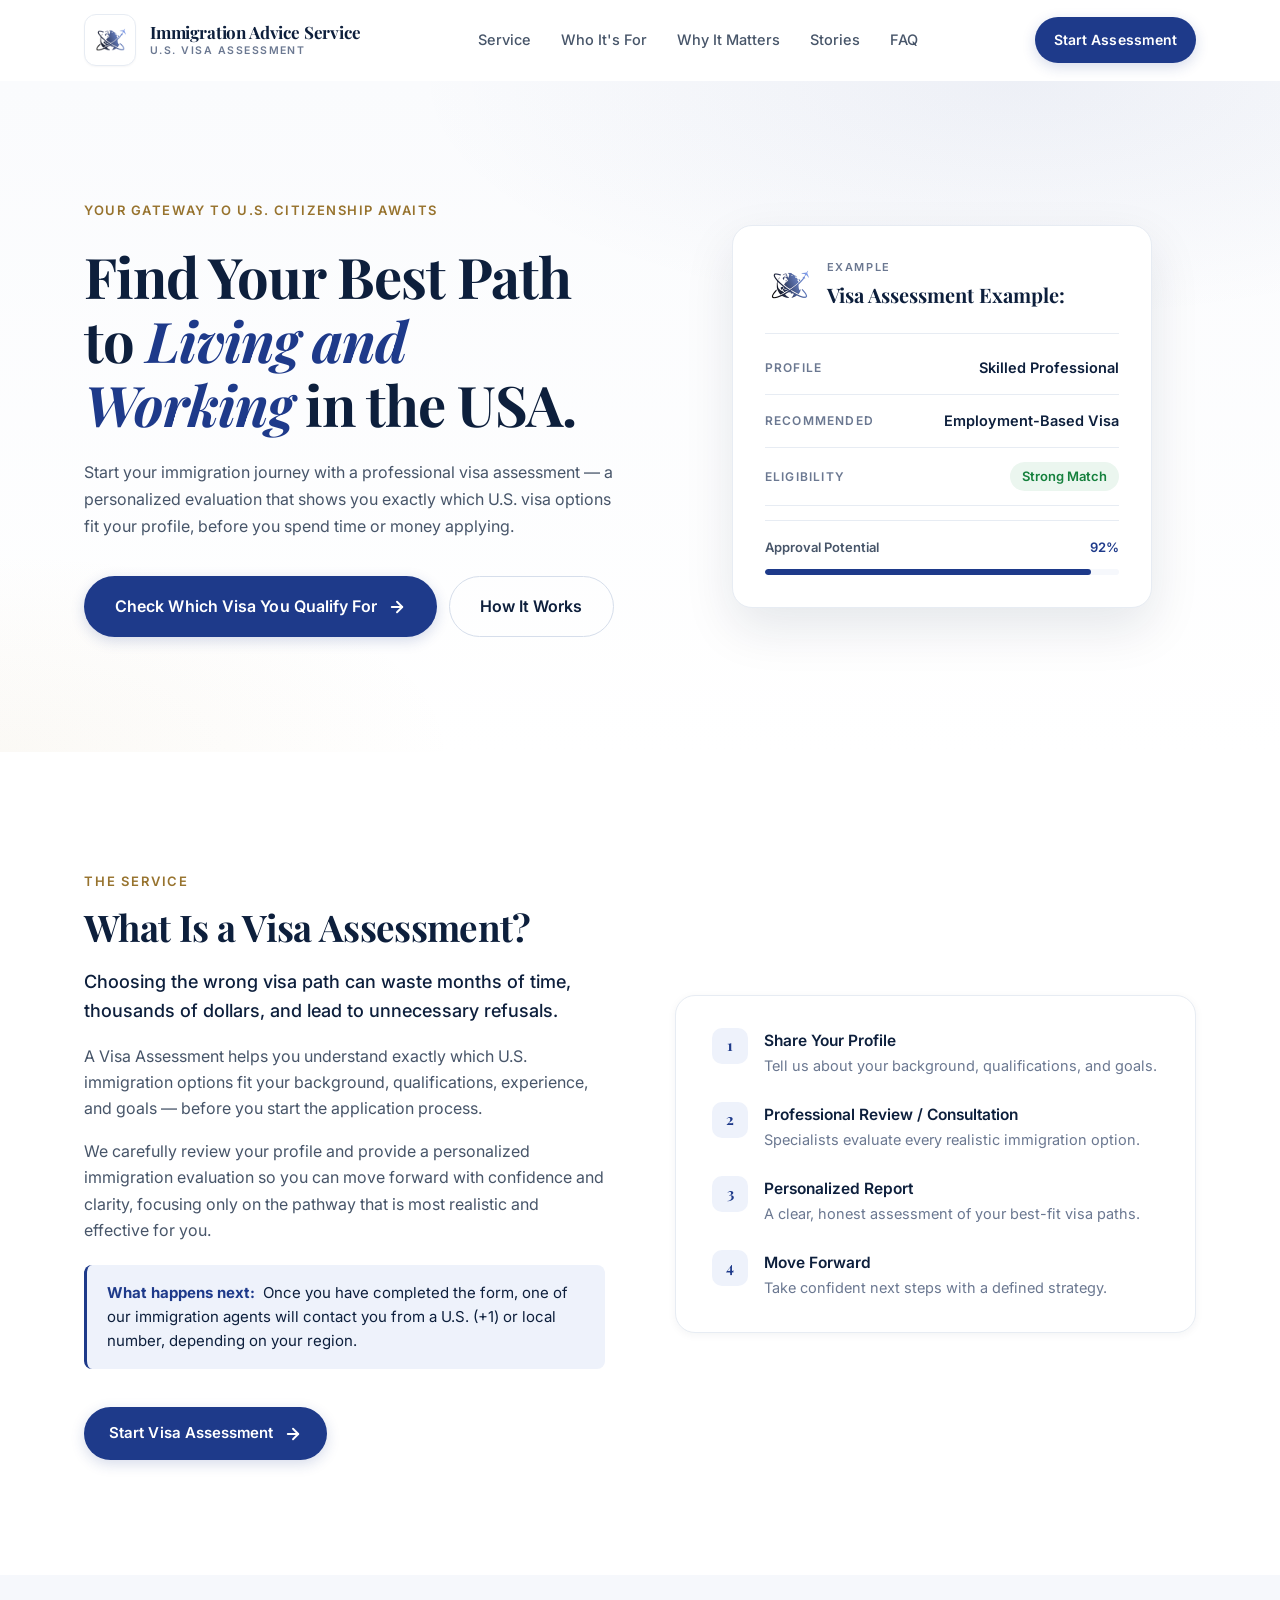
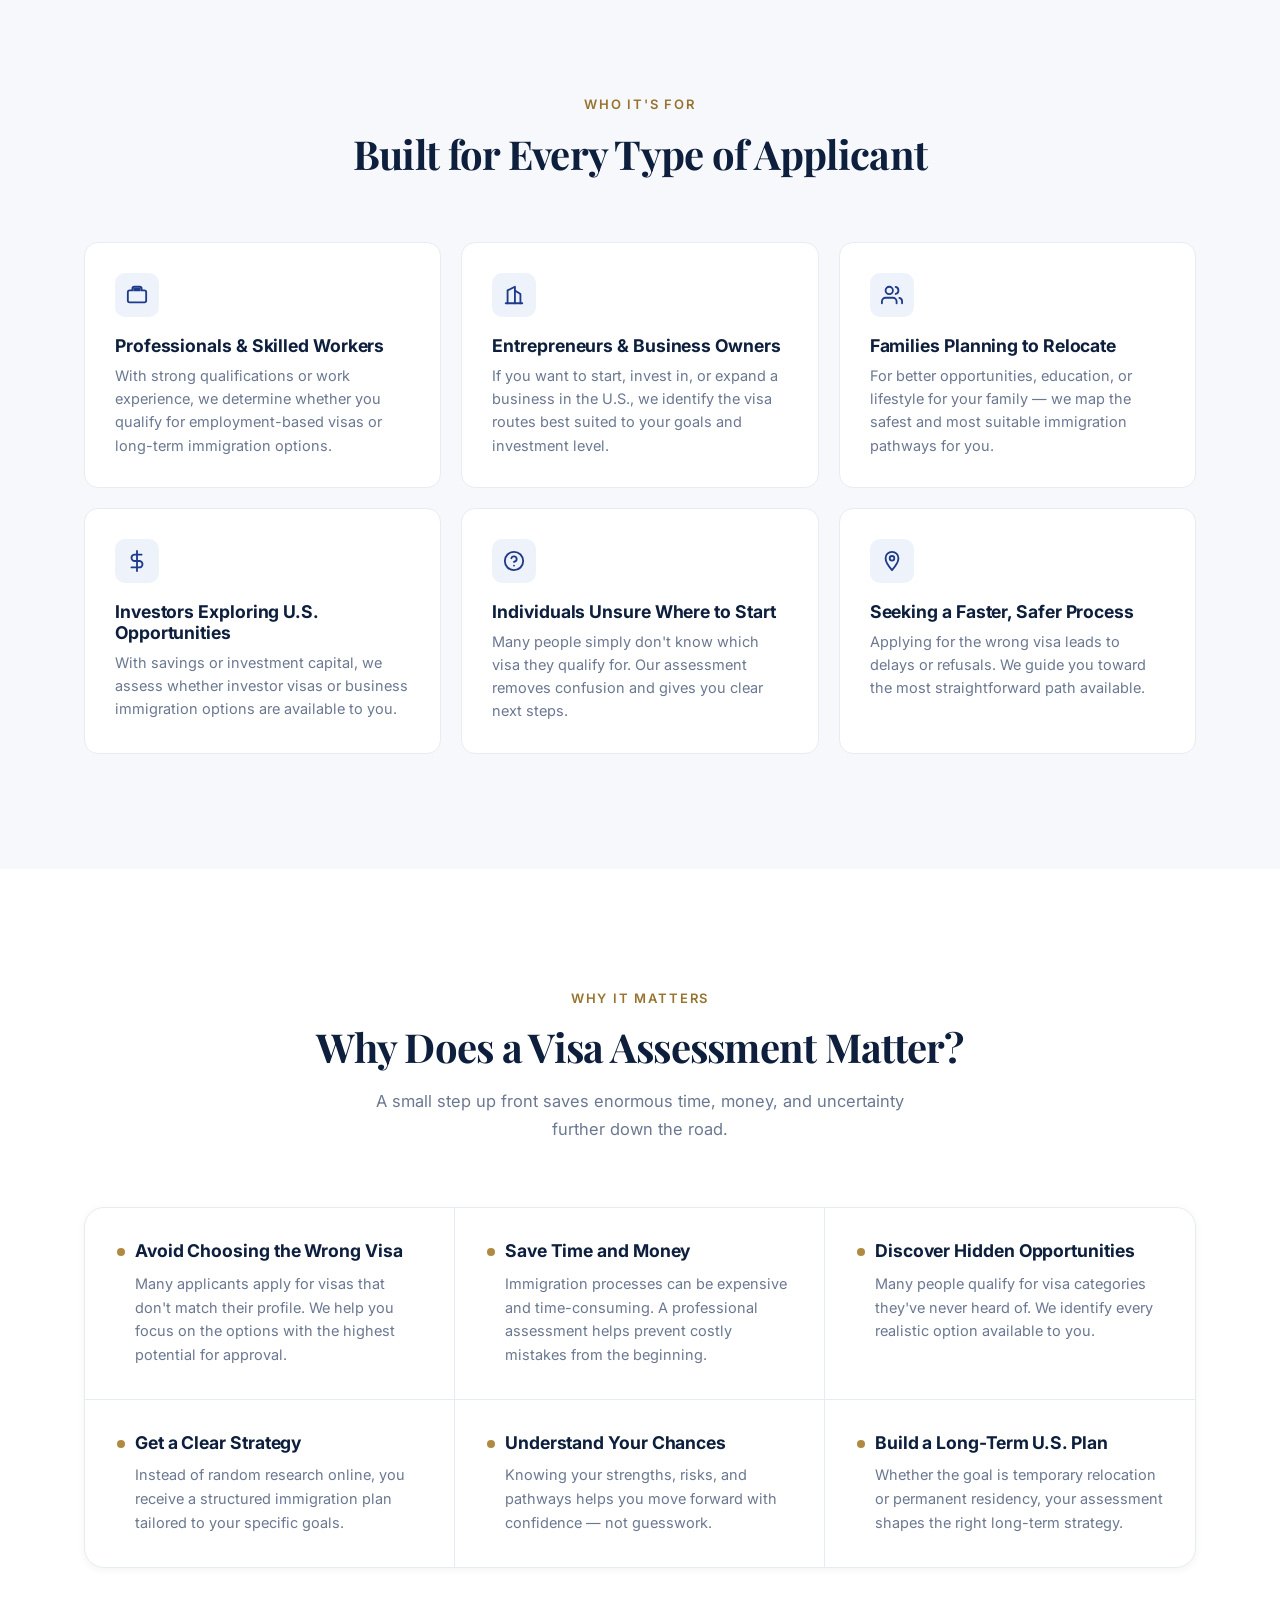
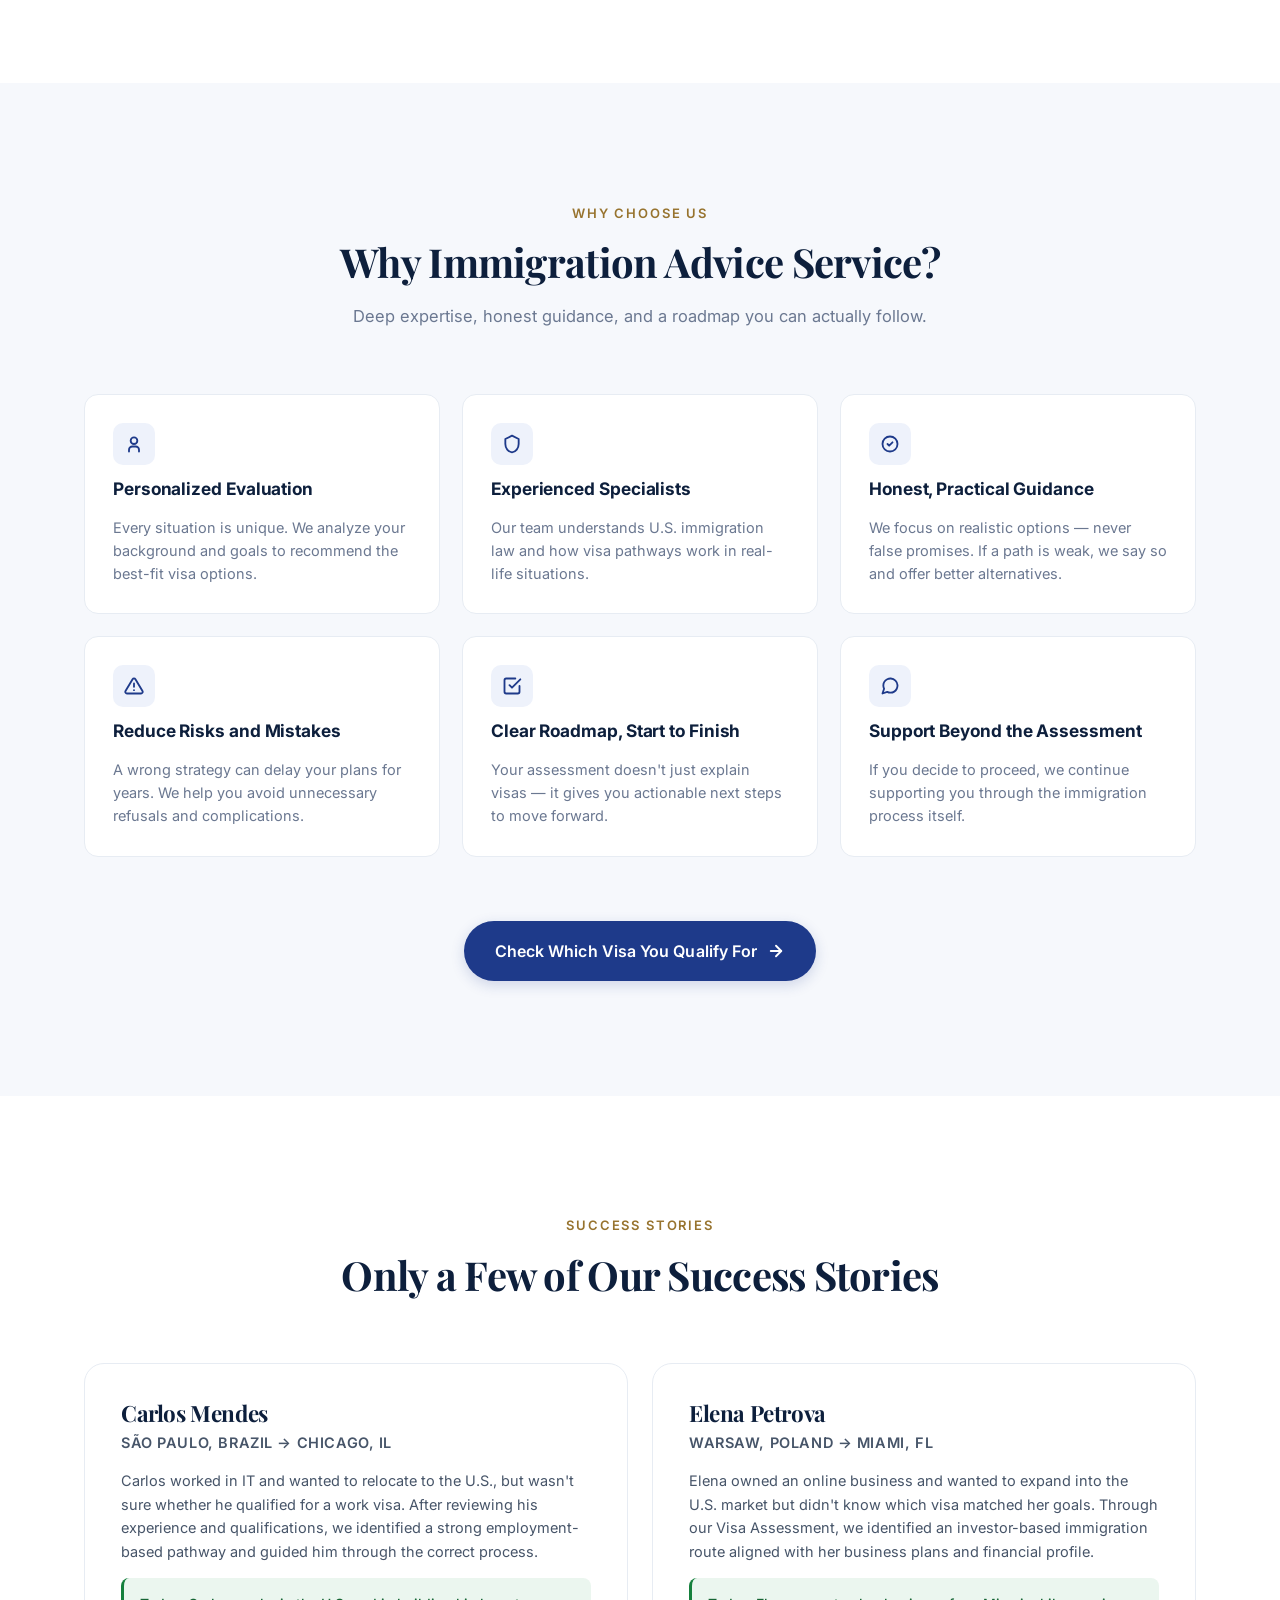
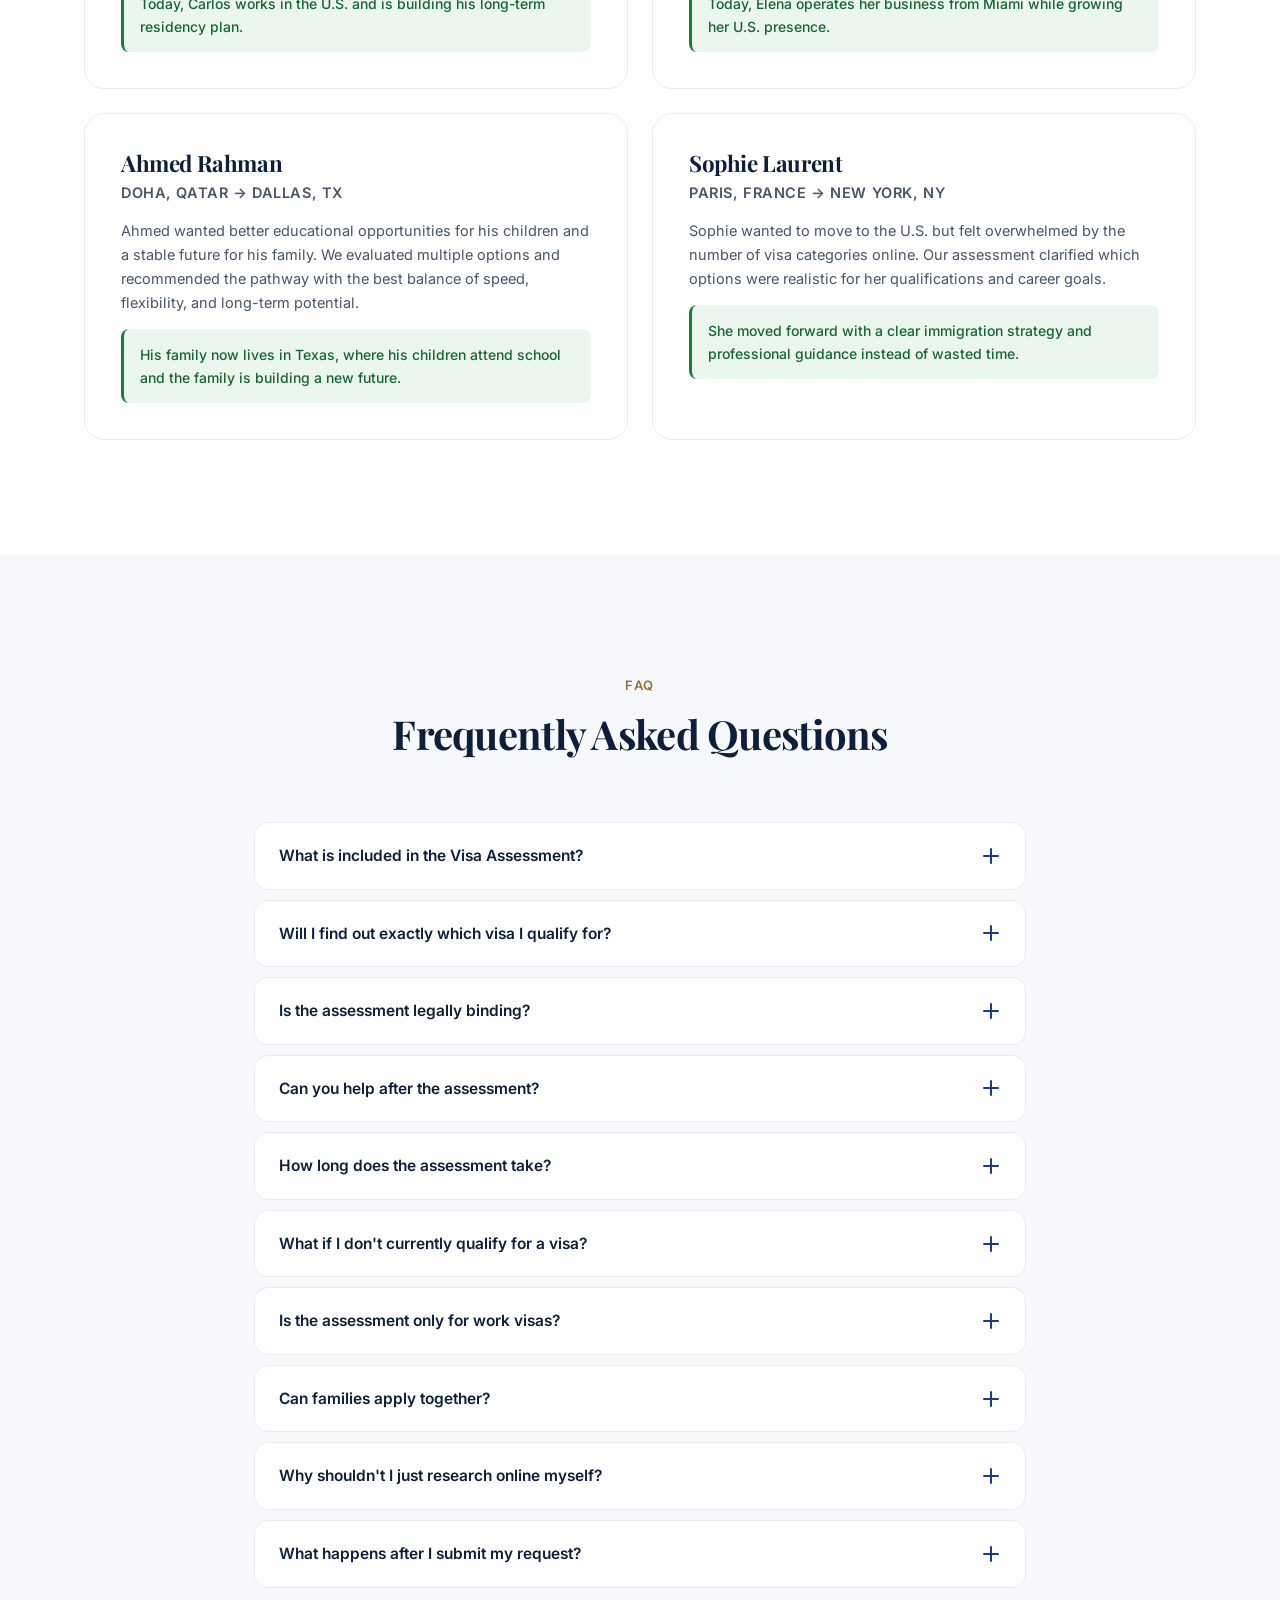
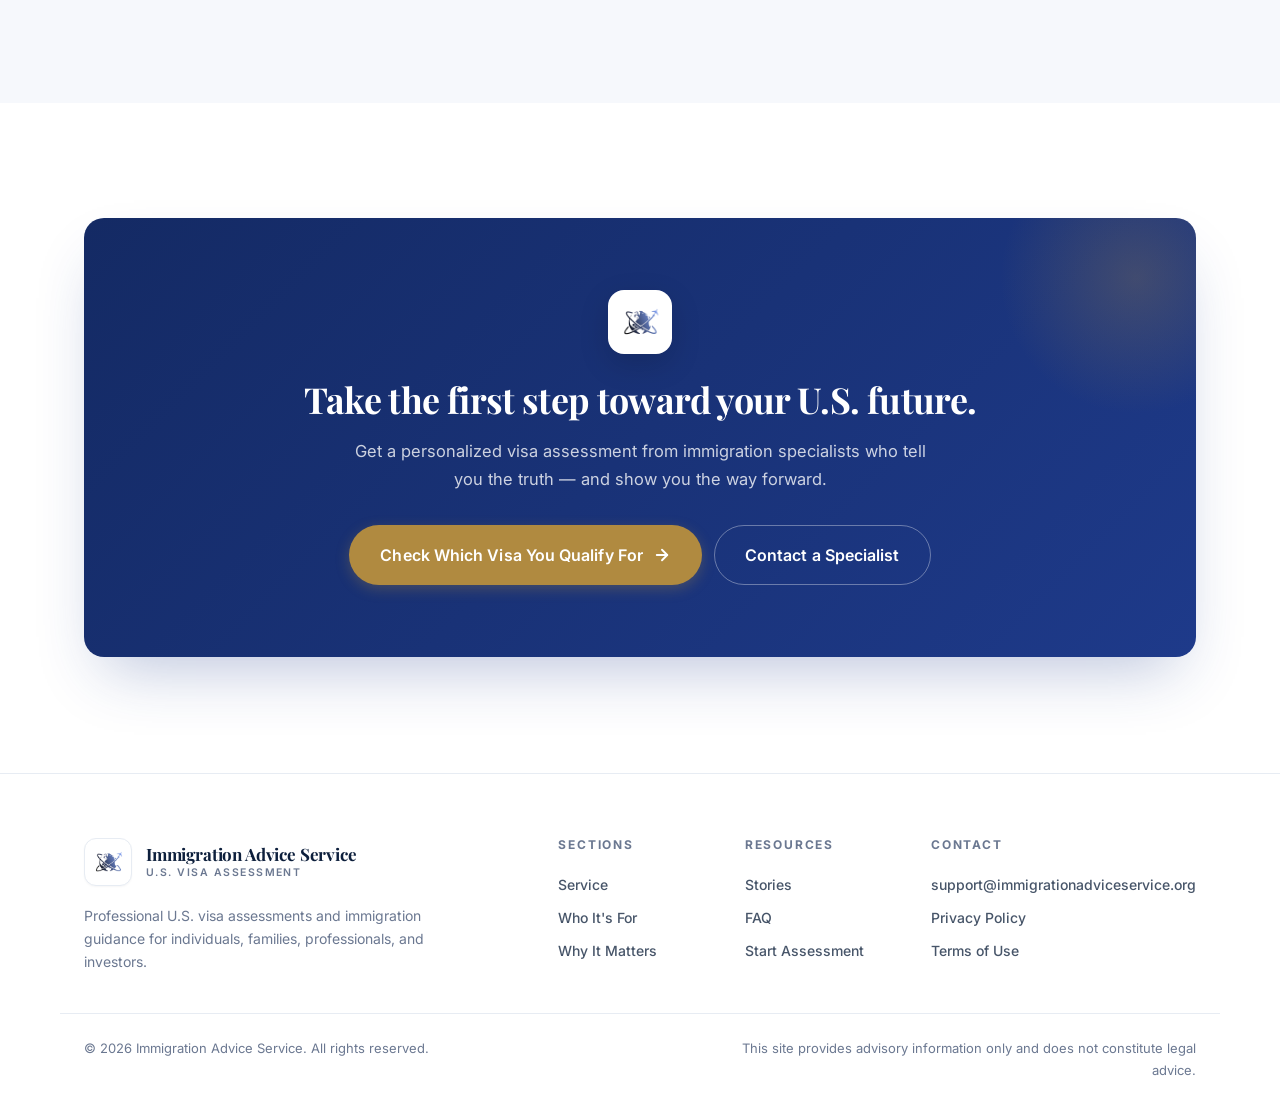
==== index.html @ 575e1f1a "Update site content and replace legal pages with official text - Hero card title now reads 'Visa Ass" ====
<!DOCTYPE html>
<html lang="en">
<head>
  <meta charset="UTF-8" />
  <meta name="viewport" content="width=device-width, initial-scale=1.0" />
  <meta name="theme-color" content="#0b2545" />
  <title>Visa Assessment — Find Your Best Path to Living and Working in the USA</title>
  <meta name="description" content="Start your U.S. immigration journey with a professional visa assessment. Discover which visa fits your background, goals, and qualifications — before you apply." />
  <link rel="icon" type="image/png" href="logo.png" />
  <link rel="preconnect" href="https://fonts.googleapis.com" />
  <link rel="preconnect" href="https://fonts.gstatic.com" crossorigin />
  <link href="https://fonts.googleapis.com/css2?family=Inter:wght@400;500;600;700&family=Playfair+Display:wght@600;700&display=swap" rel="stylesheet" />
  <link rel="stylesheet" href="styles.css" />
</head>
<body>

  <!-- ============== HEADER ============== -->
  <header class="site-header" id="siteHeader">
    <div class="container nav-wrap">
      <a href="#hero" class="brand" aria-label="Immigration Advice Service home">
        <span class="brand-logo-wrap">
          <img src="logo.png" alt="" class="brand-logo" width="48" height="48" />
        </span>
        <span class="brand-text">
          <strong>Immigration Advice Service</strong>
          <em>U.S. Visa Assessment</em>
        </span>
      </a>

      <nav class="primary-nav" aria-label="Primary">
        <a href="#service">Service</a>
        <a href="#who">Who It's For</a>
        <a href="#why">Why It Matters</a>
        <a href="#stories">Stories</a>
        <a href="#faq">FAQ</a>
      </nav>

      <div class="nav-cta">
        <a href="https://immiworld.typeform.com/to/nG0FajJG" target="_blank" rel="noopener" data-tf-popup="nG0FajJG" data-tf-iframe-props="title=Visa Assessment" data-tf-medium="snippet" class="btn btn-primary btn-sm">Start Assessment</a>
        <button class="hamburger" id="hamburger" aria-label="Toggle menu" aria-expanded="false" aria-controls="mobileMenu">
          <span></span><span></span><span></span>
        </button>
      </div>
    </div>

    <div class="mobile-menu" id="mobileMenu" hidden>
      <a href="#service">Service</a>
      <a href="#who">Who It's For</a>
      <a href="#why">Why It Matters</a>
      <a href="#stories">Stories</a>
      <a href="#faq">FAQ</a>
      <a href="https://immiworld.typeform.com/to/nG0FajJG" target="_blank" rel="noopener" data-tf-popup="nG0FajJG" data-tf-iframe-props="title=Visa Assessment" data-tf-medium="snippet" class="btn btn-primary">Start Assessment</a>
    </div>
  </header>

  <main>

    <!-- ============== HERO ============== -->
    <section class="hero" id="hero">
      <div class="hero-bg" aria-hidden="true"></div>

      <div class="container hero-inner">
        <div class="hero-content reveal">
          <span class="eyebrow">Your Gateway to U.S. Citizenship Awaits</span>
          <h1 class="hero-title">
            Find Your Best Path to
            <span class="title-accent">Living and Working</span>
            in the USA.
          </h1>
          <p class="hero-sub">
            Start your immigration journey with a professional visa assessment — a personalized evaluation that shows you exactly which U.S. visa options fit your profile, before you spend time or money applying.
          </p>

          <div class="hero-ctas">
            <a href="https://immiworld.typeform.com/to/nG0FajJG" target="_blank" rel="noopener" data-tf-popup="nG0FajJG" data-tf-iframe-props="title=Visa Assessment" data-tf-medium="snippet" class="btn btn-primary btn-lg">
              Check Which Visa You Qualify For
              <svg width="18" height="18" viewBox="0 0 24 24" fill="none" stroke="currentColor" stroke-width="2.5" stroke-linecap="round" stroke-linejoin="round"><path d="M5 12h14"/><path d="m12 5 7 7-7 7"/></svg>
            </a>
            <a href="#service" class="btn btn-ghost btn-lg">How It Works</a>
          </div>
        </div>

        <div class="hero-visual reveal" aria-hidden="true">
          <div class="assessment-card">
            <div class="assessment-head">
              <img src="logo.png" alt="" width="48" height="48" />
              <div>
                <span>Example</span>
                <strong>Visa Assessment Example:</strong>
              </div>
            </div>

            <div class="assessment-row">
              <span class="lbl">Profile</span>
              <span class="val">Skilled Professional</span>
            </div>
            <div class="assessment-row">
              <span class="lbl">Recommended</span>
              <span class="val">Employment-Based Visa</span>
            </div>
            <div class="assessment-row">
              <span class="lbl">Eligibility</span>
              <span class="val-pill">Strong Match</span>
            </div>

            <div class="assessment-progress">
              <div class="progress-label">
                <span>Approval Potential</span>
                <span class="progress-pct">92%</span>
              </div>
              <div class="progress-track"><div class="progress-fill"></div></div>
            </div>
          </div>
        </div>
      </div>
    </section>

    <!-- ============== BLOCK 2 — WHAT IS THE SERVICE ============== -->
    <section class="section" id="service">
      <div class="container two-col">
        <div class="col-text reveal">
          <span class="section-eyebrow">The Service</span>
          <h2 class="section-title">What Is a Visa Assessment?</h2>
          <p class="lead">
            Choosing the wrong visa path can waste months of time, thousands of dollars, and lead to unnecessary refusals.
          </p>
          <p>
            A Visa Assessment helps you understand exactly which U.S. immigration options fit your background, qualifications, experience, and goals — before you start the application process.
          </p>
          <p>
            We carefully review your profile and provide a personalized immigration evaluation so you can move forward with confidence and clarity, focusing only on the pathway that is most realistic and effective for you.
          </p>
          <p class="callout-note">
            <strong>What happens next:</strong> Once you have completed the form, one of our immigration agents will contact you from a U.S. (+1) or local number, depending on your region.
          </p>
          <a href="https://immiworld.typeform.com/to/nG0FajJG" target="_blank" rel="noopener" data-tf-popup="nG0FajJG" data-tf-iframe-props="title=Visa Assessment" data-tf-medium="snippet" class="btn btn-primary">Start Visa Assessment
            <svg width="18" height="18" viewBox="0 0 24 24" fill="none" stroke="currentColor" stroke-width="2.5" stroke-linecap="round" stroke-linejoin="round"><path d="M5 12h14"/><path d="m12 5 7 7-7 7"/></svg>
          </a>
        </div>

        <div class="col-visual reveal">
          <ol class="process-steps">
            <li>
              <span class="step-num">1</span>
              <div>
                <strong>Share Your Profile</strong>
                <p>Tell us about your background, qualifications, and goals.</p>
              </div>
            </li>
            <li>
              <span class="step-num">2</span>
              <div>
                <strong>Professional Review / Consultation</strong>
                <p>Specialists evaluate every realistic immigration option.</p>
              </div>
            </li>
            <li>
              <span class="step-num">3</span>
              <div>
                <strong>Personalized Report</strong>
                <p>A clear, honest assessment of your best-fit visa paths.</p>
              </div>
            </li>
            <li>
              <span class="step-num">4</span>
              <div>
                <strong>Move Forward</strong>
                <p>Take confident next steps with a defined strategy.</p>
              </div>
            </li>
          </ol>
        </div>
      </div>
    </section>

    <!-- ============== BLOCK 3 — WHO IS THIS FOR ============== -->
    <section class="section section-tint" id="who">
      <div class="container">
        <header class="section-header reveal">
          <span class="section-eyebrow">Who It's For</span>
          <h2 class="section-title">Built for Every Type of Applicant</h2>
        </header>

        <div class="who-grid">
          <article class="who-card reveal">
            <div class="who-icon">
              <svg width="22" height="22" viewBox="0 0 24 24" fill="none" stroke="currentColor" stroke-width="2" stroke-linecap="round" stroke-linejoin="round"><path d="M20 7h-3V5a2 2 0 0 0-2-2H9a2 2 0 0 0-2 2v2H4a2 2 0 0 0-2 2v9a2 2 0 0 0 2 2h16a2 2 0 0 0 2-2V9a2 2 0 0 0-2-2z"/><path d="M9 5h6v2H9z"/></svg>
            </div>
            <h3>Professionals & Skilled Workers</h3>
            <p>With strong qualifications or work experience, we determine whether you qualify for employment-based visas or long-term immigration options.</p>
          </article>

          <article class="who-card reveal">
            <div class="who-icon">
              <svg width="22" height="22" viewBox="0 0 24 24" fill="none" stroke="currentColor" stroke-width="2" stroke-linecap="round" stroke-linejoin="round"><path d="M3 21h18"/><path d="M5 21V7l8-4v18"/><path d="M19 21V11l-6-4"/></svg>
            </div>
            <h3>Entrepreneurs & Business Owners</h3>
            <p>If you want to start, invest in, or expand a business in the U.S., we identify the visa routes best suited to your goals and investment level.</p>
          </article>

          <article class="who-card reveal">
            <div class="who-icon">
              <svg width="22" height="22" viewBox="0 0 24 24" fill="none" stroke="currentColor" stroke-width="2" stroke-linecap="round" stroke-linejoin="round"><path d="M17 21v-2a4 4 0 0 0-4-4H5a4 4 0 0 0-4 4v2"/><circle cx="9" cy="7" r="4"/><path d="M23 21v-2a4 4 0 0 0-3-3.87"/><path d="M16 3.13a4 4 0 0 1 0 7.75"/></svg>
            </div>
            <h3>Families Planning to Relocate</h3>
            <p>For better opportunities, education, or lifestyle for your family — we map the safest and most suitable immigration pathways for you.</p>
          </article>

          <article class="who-card reveal">
            <div class="who-icon">
              <svg width="22" height="22" viewBox="0 0 24 24" fill="none" stroke="currentColor" stroke-width="2" stroke-linecap="round" stroke-linejoin="round"><line x1="12" y1="1" x2="12" y2="23"/><path d="M17 5H9.5a3.5 3.5 0 0 0 0 7h5a3.5 3.5 0 0 1 0 7H6"/></svg>
            </div>
            <h3>Investors Exploring U.S. Opportunities</h3>
            <p>With savings or investment capital, we assess whether investor visas or business immigration options are available to you.</p>
          </article>

          <article class="who-card reveal">
            <div class="who-icon">
              <svg width="22" height="22" viewBox="0 0 24 24" fill="none" stroke="currentColor" stroke-width="2" stroke-linecap="round" stroke-linejoin="round"><circle cx="12" cy="12" r="10"/><path d="M9.09 9a3 3 0 0 1 5.83 1c0 2-3 3-3 3"/><line x1="12" y1="17" x2="12.01" y2="17"/></svg>
            </div>
            <h3>Individuals Unsure Where to Start</h3>
            <p>Many people simply don't know which visa they qualify for. Our assessment removes confusion and gives you clear next steps.</p>
          </article>

          <article class="who-card reveal">
            <div class="who-icon">
              <svg width="22" height="22" viewBox="0 0 24 24" fill="none" stroke="currentColor" stroke-width="2" stroke-linecap="round" stroke-linejoin="round"><path d="M19 9c0 5-7 13-7 13S5 14 5 9a7 7 0 0 1 14 0z"/><circle cx="12" cy="9" r="2.5"/></svg>
            </div>
            <h3>Seeking a Faster, Safer Process</h3>
            <p>Applying for the wrong visa leads to delays or refusals. We guide you toward the most straightforward path available.</p>
          </article>
        </div>
      </div>
    </section>

    <!-- ============== BLOCK 4 — WHY IT MATTERS ============== -->
    <section class="section" id="why">
      <div class="container">
        <header class="section-header reveal">
          <span class="section-eyebrow">Why It Matters</span>
          <h2 class="section-title">Why Does a Visa Assessment Matter?</h2>
          <p class="section-lead">A small step up front saves enormous time, money, and uncertainty further down the road.</p>
        </header>

        <div class="why-grid">
          <article class="why-card reveal">
            <h3>Avoid Choosing the Wrong Visa</h3>
            <p>Many applicants apply for visas that don't match their profile. We help you focus on the options with the highest potential for approval.</p>
          </article>

          <article class="why-card reveal">
            <h3>Save Time and Money</h3>
            <p>Immigration processes can be expensive and time-consuming. A professional assessment helps prevent costly mistakes from the beginning.</p>
          </article>

          <article class="why-card reveal">
            <h3>Discover Hidden Opportunities</h3>
            <p>Many people qualify for visa categories they've never heard of. We identify every realistic option available to you.</p>
          </article>

          <article class="why-card reveal">
            <h3>Get a Clear Strategy</h3>
            <p>Instead of random research online, you receive a structured immigration plan tailored to your specific goals.</p>
          </article>

          <article class="why-card reveal">
            <h3>Understand Your Chances</h3>
            <p>Knowing your strengths, risks, and pathways helps you move forward with confidence — not guesswork.</p>
          </article>

          <article class="why-card reveal">
            <h3>Build a Long-Term U.S. Plan</h3>
            <p>Whether the goal is temporary relocation or permanent residency, your assessment shapes the right long-term strategy.</p>
          </article>
        </div>
      </div>
    </section>

    <!-- ============== BLOCK 5 — WHY CHOOSE US ============== -->
    <section class="section section-tint" id="why-us">
      <div class="container">
        <header class="section-header reveal">
          <span class="section-eyebrow">Why Choose Us</span>
          <h2 class="section-title">Why Immigration Advice Service?</h2>
          <p class="section-lead">Deep expertise, honest guidance, and a roadmap you can actually follow.</p>
        </header>

        <div class="features-grid">
          <article class="feature reveal">
            <div class="feature-icon"><svg width="20" height="20" viewBox="0 0 24 24" fill="none" stroke="currentColor" stroke-width="2.2" stroke-linecap="round" stroke-linejoin="round"><circle cx="12" cy="8" r="4"/><path d="M6 21v-2a4 4 0 0 1 4-4h4a4 4 0 0 1 4 4v2"/></svg></div>
            <h3>Personalized Evaluation</h3>
            <p>Every situation is unique. We analyze your background and goals to recommend the best-fit visa options.</p>
          </article>

          <article class="feature reveal">
            <div class="feature-icon"><svg width="20" height="20" viewBox="0 0 24 24" fill="none" stroke="currentColor" stroke-width="2.2" stroke-linecap="round" stroke-linejoin="round"><path d="M12 2 4 6v6c0 5 3.5 9.5 8 10 4.5-.5 8-5 8-10V6l-8-4z"/></svg></div>
            <h3>Experienced Specialists</h3>
            <p>Our team understands U.S. immigration law and how visa pathways work in real-life situations.</p>
          </article>

          <article class="feature reveal">
            <div class="feature-icon"><svg width="20" height="20" viewBox="0 0 24 24" fill="none" stroke="currentColor" stroke-width="2.2" stroke-linecap="round" stroke-linejoin="round"><path d="M9 12l2 2 4-4"/><path d="M21 12a9 9 0 1 1-18 0 9 9 0 0 1 18 0z"/></svg></div>
            <h3>Honest, Practical Guidance</h3>
            <p>We focus on realistic options — never false promises. If a path is weak, we say so and offer better alternatives.</p>
          </article>

          <article class="feature reveal">
            <div class="feature-icon"><svg width="20" height="20" viewBox="0 0 24 24" fill="none" stroke="currentColor" stroke-width="2.2" stroke-linecap="round" stroke-linejoin="round"><path d="M10.29 3.86 1.82 18a2 2 0 0 0 1.71 3h16.94a2 2 0 0 0 1.71-3L13.71 3.86a2 2 0 0 0-3.42 0z"/><line x1="12" y1="9" x2="12" y2="13"/><line x1="12" y1="17" x2="12.01" y2="17"/></svg></div>
            <h3>Reduce Risks and Mistakes</h3>
            <p>A wrong strategy can delay your plans for years. We help you avoid unnecessary refusals and complications.</p>
          </article>

          <article class="feature reveal">
            <div class="feature-icon"><svg width="20" height="20" viewBox="0 0 24 24" fill="none" stroke="currentColor" stroke-width="2.2" stroke-linecap="round" stroke-linejoin="round"><polyline points="9 11 12 14 22 4"/><path d="M21 12v7a2 2 0 0 1-2 2H5a2 2 0 0 1-2-2V5a2 2 0 0 1 2-2h11"/></svg></div>
            <h3>Clear Roadmap, Start to Finish</h3>
            <p>Your assessment doesn't just explain visas — it gives you actionable next steps to move forward.</p>
          </article>

          <article class="feature reveal">
            <div class="feature-icon"><svg width="20" height="20" viewBox="0 0 24 24" fill="none" stroke="currentColor" stroke-width="2.2" stroke-linecap="round" stroke-linejoin="round"><path d="M21 11.5a8.38 8.38 0 0 1-.9 3.8 8.5 8.5 0 0 1-7.6 4.7 8.38 8.38 0 0 1-3.8-.9L3 21l1.9-5.7a8.38 8.38 0 0 1-.9-3.8 8.5 8.5 0 0 1 4.7-7.6 8.38 8.38 0 0 1 3.8-.9h.5a8.48 8.48 0 0 1 8 8v.5z"/></svg></div>
            <h3>Support Beyond the Assessment</h3>
            <p>If you decide to proceed, we continue supporting you through the immigration process itself.</p>
          </article>
        </div>

        <div class="section-cta reveal">
          <a href="https://immiworld.typeform.com/to/nG0FajJG" target="_blank" rel="noopener" data-tf-popup="nG0FajJG" data-tf-iframe-props="title=Visa Assessment" data-tf-medium="snippet" class="btn btn-primary btn-lg">Check Which Visa You Qualify For
            <svg width="18" height="18" viewBox="0 0 24 24" fill="none" stroke="currentColor" stroke-width="2.5" stroke-linecap="round" stroke-linejoin="round"><path d="M5 12h14"/><path d="m12 5 7 7-7 7"/></svg>
          </a>
        </div>
      </div>
    </section>

    <!-- ============== BLOCK 6 — STORIES ============== -->
    <section class="section" id="stories">
      <div class="container">
        <header class="section-header reveal">
          <span class="section-eyebrow">Success Stories</span>
          <h2 class="section-title">Only a Few of Our Success Stories</h2>
        </header>

        <div class="stories-grid">
          <article class="story reveal">
            <h3>Carlos Mendes</h3>
            <p class="story-route">São Paulo, Brazil → Chicago, IL</p>
            <p>Carlos worked in IT and wanted to relocate to the U.S., but wasn't sure whether he qualified for a work visa. After reviewing his experience and qualifications, we identified a strong employment-based pathway and guided him through the correct process.</p>
            <p class="story-outcome">Today, Carlos works in the U.S. and is building his long-term residency plan.</p>
          </article>

          <article class="story reveal">
            <h3>Elena Petrova</h3>
            <p class="story-route">Warsaw, Poland → Miami, FL</p>
            <p>Elena owned an online business and wanted to expand into the U.S. market but didn't know which visa matched her goals. Through our Visa Assessment, we identified an investor-based immigration route aligned with her business plans and financial profile.</p>
            <p class="story-outcome">Today, Elena operates her business from Miami while growing her U.S. presence.</p>
          </article>

          <article class="story reveal">
            <h3>Ahmed Rahman</h3>
            <p class="story-route">Doha, Qatar → Dallas, TX</p>
            <p>Ahmed wanted better educational opportunities for his children and a stable future for his family. We evaluated multiple options and recommended the pathway with the best balance of speed, flexibility, and long-term potential.</p>
            <p class="story-outcome">His family now lives in Texas, where his children attend school and the family is building a new future.</p>
          </article>

          <article class="story reveal">
            <h3>Sophie Laurent</h3>
            <p class="story-route">Paris, France → New York, NY</p>
            <p>Sophie wanted to move to the U.S. but felt overwhelmed by the number of visa categories online. Our assessment clarified which options were realistic for her qualifications and career goals.</p>
            <p class="story-outcome">She moved forward with a clear immigration strategy and professional guidance instead of wasted time.</p>
          </article>
        </div>
      </div>
    </section>

    <!-- ============== BLOCK 7 — FAQ ============== -->
    <section class="section section-tint" id="faq">
      <div class="container container-narrow">
        <header class="section-header reveal">
          <span class="section-eyebrow">FAQ</span>
          <h2 class="section-title">Frequently Asked Questions</h2>
        </header>

        <div class="faq-list reveal">
          <details class="faq-item">
            <summary>
              <span>What is included in the Visa Assessment?</span>
              <span class="faq-icon" aria-hidden="true"></span>
            </summary>
            <div class="faq-body">We review your qualifications, work experience, financial background, immigration goals, and other important factors to identify the U.S. visa options that best fit your profile.</div>
          </details>

          <details class="faq-item">
            <summary>
              <span>Will I find out exactly which visa I qualify for?</span>
              <span class="faq-icon" aria-hidden="true"></span>
            </summary>
            <div class="faq-body">We provide a professional evaluation of the visa pathways that appear most suitable and realistic for your situation.</div>
          </details>

          <details class="faq-item">
            <summary>
              <span>Is the assessment legally binding?</span>
              <span class="faq-icon" aria-hidden="true"></span>
            </summary>
            <div class="faq-body">No. The assessment is an advisory evaluation designed to help you understand your immigration options before starting the formal process.</div>
          </details>

          <details class="faq-item">
            <summary>
              <span>Can you help after the assessment?</span>
              <span class="faq-icon" aria-hidden="true"></span>
            </summary>
            <div class="faq-body">Yes. If you decide to move forward, we can assist with the visa application and the full immigration process.</div>
          </details>

          <details class="faq-item">
            <summary>
              <span>How long does the assessment take?</span>
              <span class="faq-icon" aria-hidden="true"></span>
            </summary>
            <div class="faq-body">Timeframes vary depending on the complexity of your profile, but most assessments are completed quickly once we receive all required information.</div>
          </details>

          <details class="faq-item">
            <summary>
              <span>What if I don't currently qualify for a visa?</span>
              <span class="faq-icon" aria-hidden="true"></span>
            </summary>
            <div class="faq-body">If your current profile isn't strong enough, we may still identify future strategies or steps that could improve your eligibility later.</div>
          </details>

          <details class="faq-item">
            <summary>
              <span>Is the assessment only for work visas?</span>
              <span class="faq-icon" aria-hidden="true"></span>
            </summary>
            <div class="faq-body">No. We assess many different immigration pathways — including business, investor, employment, family, and long-term residency options.</div>
          </details>

          <details class="faq-item">
            <summary>
              <span>Can families apply together?</span>
              <span class="faq-icon" aria-hidden="true"></span>
            </summary>
            <div class="faq-body">Yes. We evaluate family-based relocation strategies and explain which options may include spouses and children.</div>
          </details>

          <details class="faq-item">
            <summary>
              <span>Why shouldn't I just research online myself?</span>
              <span class="faq-icon" aria-hidden="true"></span>
            </summary>
            <div class="faq-body">Online information is often confusing, outdated, or too general. A professional assessment gives you personalized guidance based on your exact situation.</div>
          </details>

          <details class="faq-item">
            <summary>
              <span>What happens after I submit my request?</span>
              <span class="faq-icon" aria-hidden="true"></span>
            </summary>
            <div class="faq-body">Our team reviews your information, evaluates your eligibility, and provides guidance on the most suitable immigration pathways available to you.</div>
          </details>
        </div>
      </div>
    </section>

    <!-- ============== FINAL CTA ============== -->
    <section class="final-cta" id="assessment">
      <div class="container">
        <div class="cta-card reveal">
          <img src="logo.png" alt="" class="cta-logo" width="64" height="64" />
          <h2>Take the first step toward your U.S. future.</h2>
          <p>Get a personalized visa assessment from immigration specialists who tell you the truth — and show you the way forward.</p>
          <div class="cta-actions">
            <a href="https://immiworld.typeform.com/to/nG0FajJG" target="_blank" rel="noopener" data-tf-popup="nG0FajJG" data-tf-iframe-props="title=Visa Assessment" data-tf-medium="snippet" class="btn btn-gold btn-lg">Check Which Visa You Qualify For
              <svg width="18" height="18" viewBox="0 0 24 24" fill="none" stroke="currentColor" stroke-width="2.5" stroke-linecap="round" stroke-linejoin="round"><path d="M5 12h14"/><path d="m12 5 7 7-7 7"/></svg>
            </a>
            <a href="mailto:support@immigrationadviceservice.org" class="btn btn-outline-light btn-lg">Contact a Specialist</a>
          </div>
        </div>
      </div>
    </section>

  </main>

  <!-- ============== FOOTER ============== -->
  <footer class="site-footer">
    <div class="container footer-inner">
      <div class="footer-brand">
        <a href="#hero" class="brand">
          <span class="brand-logo-wrap">
            <img src="logo.png" alt="" class="brand-logo" width="44" height="44" />
          </span>
          <span class="brand-text">
            <strong>Immigration Advice Service</strong>
            <em>U.S. Visa Assessment</em>
          </span>
        </a>
        <p>Professional U.S. visa assessments and immigration guidance for individuals, families, professionals, and investors.</p>
      </div>

      <div class="footer-cols">
        <div class="footer-col">
          <h4>Sections</h4>
          <a href="#service">Service</a>
          <a href="#who">Who It's For</a>
          <a href="#why">Why It Matters</a>
        </div>
        <div class="footer-col">
          <h4>Resources</h4>
          <a href="#stories">Stories</a>
          <a href="#faq">FAQ</a>
          <a href="https://immiworld.typeform.com/to/nG0FajJG" target="_blank" rel="noopener" data-tf-popup="nG0FajJG" data-tf-iframe-props="title=Visa Assessment" data-tf-medium="snippet">Start Assessment</a>
        </div>
        <div class="footer-col">
          <h4>Contact</h4>
          <a href="mailto:support@immigrationadviceservice.org">support@immigrationadviceservice.org</a>
          <a href="privacy.html">Privacy Policy</a>
          <a href="terms.html">Terms of Use</a>
        </div>
      </div>
    </div>

    <div class="container footer-bottom">
      <span>© <span id="year"></span> Immigration Advice Service. All rights reserved.</span>
      <span class="footer-disclaimer">This site provides advisory information only and does not constitute legal advice.</span>
    </div>
  </footer>

  <script src="//embed.typeform.com/next/embed.js" async></script>
  <script src="script.js"></script>
</body>
</html>
---- styles.css ----
/* =========================================================
   Visa Assessment — clean, professional light landing page
   ========================================================= */

/* ---------- TOKENS ---------- */
:root {
  --bg: #ffffff;
  --bg-soft: #f6f8fc;
  --surface: #ffffff;
  --border: #e7ecf3;
  --border-strong: #d6deeb;

  --text: #0d1f3c;
  --text-soft: #475569;
  --text-muted: #6b7891;

  --primary: #1e3a8a;
  --primary-600: #1a3278;
  --primary-700: #142a64;
  --primary-50: #eef2fb;
  --primary-100: #dde5f5;

  --accent: #b08a40;
  --accent-600: #97732e;
  --accent-50: #fbf6ea;

  --success: #15803d;
  --success-50: #ebf6ef;

  --radius-sm: 10px;
  --radius: 14px;
  --radius-lg: 20px;
  --shadow-xs: 0 1px 2px rgba(13, 31, 60, 0.04);
  --shadow-sm: 0 2px 8px rgba(13, 31, 60, 0.05);
  --shadow: 0 8px 24px rgba(13, 31, 60, 0.07);
  --shadow-lg: 0 20px 50px rgba(13, 31, 60, 0.1);

  --ease: cubic-bezier(0.4, 0, 0.2, 1);
  --ease-out: cubic-bezier(0.22, 1, 0.36, 1);

  --container: 1160px;
  --container-narrow: 820px;
  --section-pad: clamp(72px, 9vw, 130px);

  --font-sans: 'Inter', -apple-system, BlinkMacSystemFont, 'Segoe UI', Roboto, sans-serif;
  --font-serif: 'Playfair Display', Georgia, serif;
}

/* ---------- BASE ---------- */
*, *::before, *::after { box-sizing: border-box; }

html { scroll-behavior: smooth; -webkit-text-size-adjust: 100%; }

body {
  margin: 0;
  font-family: var(--font-sans);
  font-size: 16px;
  line-height: 1.65;
  color: var(--text);
  background: var(--bg);
  -webkit-font-smoothing: antialiased;
  -moz-osx-font-smoothing: grayscale;
  overflow-x: hidden;
}

img, svg { display: block; max-width: 100%; }

a {
  color: var(--primary);
  text-decoration: none;
  transition: color .2s var(--ease);
}
a:hover { color: var(--primary-600); }

h1, h2, h3, h4 {
  font-family: var(--font-serif);
  color: var(--text);
  line-height: 1.2;
  letter-spacing: -0.018em;
  margin: 0 0 .4em;
  font-weight: 700;
}

p { margin: 0 0 1em; color: var(--text-soft); }
p:last-child { margin-bottom: 0; }

.container {
  width: 100%;
  max-width: var(--container);
  margin: 0 auto;
  padding: 0 24px;
}
.container-narrow { max-width: var(--container-narrow); }

::selection { background: var(--primary-100); color: var(--primary-700); }

/* ---------- BUTTONS ---------- */
.btn {
  display: inline-flex;
  align-items: center;
  justify-content: center;
  gap: 10px;
  padding: 13px 24px;
  border: 1.5px solid transparent;
  border-radius: 999px;
  font: inherit;
  font-weight: 600;
  font-size: 15px;
  letter-spacing: .005em;
  cursor: pointer;
  text-decoration: none;
  white-space: nowrap;
  transition:
    transform .2s var(--ease-out),
    box-shadow .25s var(--ease-out),
    background-color .25s var(--ease),
    color .25s var(--ease),
    border-color .25s var(--ease);
}
.btn svg { transition: transform .25s var(--ease-out); }
.btn:hover svg { transform: translateX(3px); }

.btn-sm { padding: 10px 18px; font-size: 14px; }
.btn-lg { padding: 16px 30px; font-size: 16px; }

.btn-primary {
  background: var(--primary);
  color: #fff;
  box-shadow: 0 4px 14px rgba(30, 58, 138, 0.18);
}
.btn-primary:hover {
  background: var(--primary-600);
  color: #fff;
  transform: translateY(-1px);
  box-shadow: 0 8px 20px rgba(30, 58, 138, 0.24);
}

.btn-ghost {
  background: transparent;
  color: var(--text);
  border-color: var(--border-strong);
}
.btn-ghost:hover {
  background: var(--bg-soft);
  color: var(--primary);
  border-color: var(--primary);
}

.btn-gold {
  background: var(--accent);
  color: #fff;
  box-shadow: 0 4px 14px rgba(176, 138, 64, 0.3);
}
.btn-gold:hover {
  background: var(--accent-600);
  color: #fff;
  transform: translateY(-1px);
  box-shadow: 0 8px 20px rgba(176, 138, 64, 0.4);
}

.btn-outline-light {
  background: transparent;
  color: #fff;
  border-color: rgba(255,255,255,.35);
}
.btn-outline-light:hover {
  background: rgba(255,255,255,.08);
  border-color: #fff;
  color: #fff;
}

/* ---------- HEADER ---------- */
.site-header {
  position: sticky;
  top: 0;
  z-index: 50;
  background: rgba(255, 255, 255, 0.78);
  backdrop-filter: saturate(180%) blur(14px);
  -webkit-backdrop-filter: saturate(180%) blur(14px);
  border-bottom: 1px solid transparent;
  transition: background .3s, border-color .3s, box-shadow .3s;
}
.site-header.scrolled {
  background: rgba(255, 255, 255, 0.95);
  border-bottom-color: var(--border);
}

.nav-wrap {
  display: flex;
  align-items: center;
  justify-content: space-between;
  gap: 24px;
  padding-top: 14px;
  padding-bottom: 14px;
}

.brand {
  display: inline-flex;
  align-items: center;
  gap: 14px;
  color: var(--text);
  font-weight: 700;
  transition: opacity .2s var(--ease);
}
.brand:hover { opacity: .85; color: var(--text); }
.brand-logo-wrap {
  display: grid;
  place-items: center;
  width: 52px;
  height: 52px;
  border-radius: 12px;
  background: #ffffff;
  border: 1px solid var(--border);
  box-shadow: var(--shadow-xs);
  flex-shrink: 0;
  transition: box-shadow .25s var(--ease), border-color .25s var(--ease);
}
.brand:hover .brand-logo-wrap {
  box-shadow: var(--shadow-sm);
  border-color: var(--border-strong);
}
.brand-logo {
  width: 38px;
  height: 38px;
  object-fit: contain;
  display: block;
}
.brand-text { display: flex; flex-direction: column; line-height: 1.2; }
.brand-text strong {
  font-family: var(--font-serif);
  font-size: 17px;
  letter-spacing: -.01em;
  color: var(--text);
  font-weight: 700;
}
.brand-text em {
  font-style: normal;
  font-size: 10.5px;
  color: var(--text-muted);
  text-transform: uppercase;
  letter-spacing: .14em;
  font-weight: 600;
  margin-top: 3px;
}

.primary-nav { display: flex; align-items: center; gap: 2px; }
.primary-nav a {
  color: var(--text-soft);
  font-weight: 500;
  font-size: 14.5px;
  padding: 9px 14px;
  border-radius: 8px;
  transition: color .2s, background-color .2s;
}
.primary-nav a:hover { color: var(--primary); background: var(--primary-50); }

.nav-cta { display: flex; align-items: center; gap: 12px; }

.hamburger {
  display: none;
  width: 42px; height: 42px;
  border: 1px solid var(--border-strong);
  background: #fff;
  border-radius: 10px;
  cursor: pointer;
  padding: 0;
  position: relative;
}
.hamburger span {
  position: absolute;
  left: 11px; right: 11px;
  height: 2px;
  background: var(--text);
  border-radius: 2px;
  transition: transform .3s var(--ease), opacity .2s, top .3s;
}
.hamburger span:nth-child(1) { top: 14px; }
.hamburger span:nth-child(2) { top: 20px; }
.hamburger span:nth-child(3) { top: 26px; }
.hamburger.open span:nth-child(1) { top: 20px; transform: rotate(45deg); }
.hamburger.open span:nth-child(2) { opacity: 0; }
.hamburger.open span:nth-child(3) { top: 20px; transform: rotate(-45deg); }

.mobile-menu {
  display: none;
  flex-direction: column;
  gap: 2px;
  padding: 14px 24px 22px;
  background: #fff;
  border-bottom: 1px solid var(--border);
  box-shadow: var(--shadow);
}
.mobile-menu a {
  padding: 14px 8px;
  font-weight: 500;
  color: var(--text);
  border-bottom: 1px solid var(--border);
}
.mobile-menu a:last-child { border: none; margin-top: 10px; }
.mobile-menu.open { display: flex; }

/* ---------- HERO ---------- */
.hero {
  position: relative;
  padding: clamp(70px, 9vw, 120px) 0 clamp(70px, 9vw, 120px);
  overflow: hidden;
  isolation: isolate;
}
.hero-bg {
  position: absolute;
  inset: 0;
  z-index: -1;
  background:
    radial-gradient(ellipse 80% 60% at 80% 0%, rgba(30, 58, 138, 0.06) 0%, transparent 60%),
    radial-gradient(ellipse 60% 50% at 0% 100%, rgba(176, 138, 64, 0.05) 0%, transparent 60%),
    linear-gradient(180deg, #fafbfd 0%, #ffffff 100%);
}

.hero-inner {
  display: grid;
  grid-template-columns: 1.05fr 1fr;
  gap: 70px;
  align-items: center;
}

.eyebrow {
  display: inline-block;
  font-size: 13px;
  font-weight: 600;
  letter-spacing: .12em;
  text-transform: uppercase;
  color: var(--accent-600);
  margin-bottom: 22px;
}

.hero-title {
  font-size: clamp(2.2rem, 4.6vw, 3.5rem);
  margin-bottom: 22px;
  line-height: 1.15;
}
.title-accent {
  color: var(--primary);
  font-style: italic;
  display: inline;
}

.hero-sub {
  font-size: clamp(1rem, 1.25vw, 1.13rem);
  color: var(--text-soft);
  max-width: 540px;
  margin-bottom: 36px;
  line-height: 1.7;
}

.hero-ctas {
  display: flex;
  flex-wrap: wrap;
  gap: 12px;
}

/* Hero visual — clean assessment preview card */
.hero-visual {
  display: flex;
  justify-content: center;
  align-items: center;
}

.assessment-card {
  background: #fff;
  border: 1px solid var(--border);
  border-radius: var(--radius-lg);
  padding: 32px;
  width: 100%;
  max-width: 420px;
  box-shadow: var(--shadow-lg);
  position: relative;
  transition: transform .5s var(--ease-out);
}
.assessment-card:hover { transform: translateY(-4px); }

.assessment-head {
  display: flex;
  align-items: center;
  gap: 14px;
  padding-bottom: 22px;
  margin-bottom: 8px;
  border-bottom: 1px solid var(--border);
}
.assessment-head img {
  width: 48px; height: 48px;
  object-fit: contain;
}
.assessment-head div { display: flex; flex-direction: column; }
.assessment-head span {
  font-size: 11px;
  text-transform: uppercase;
  letter-spacing: .14em;
  color: var(--text-muted);
  font-weight: 600;
}
.assessment-head strong {
  font-family: var(--font-serif);
  font-size: 20px;
  color: var(--text);
  font-weight: 700;
  margin-top: 2px;
}

.assessment-row {
  display: flex;
  justify-content: space-between;
  align-items: center;
  padding: 14px 0;
  border-bottom: 1px solid var(--border);
}
.assessment-row:last-of-type { border-bottom: none; }
.assessment-row .lbl {
  font-size: 12px;
  text-transform: uppercase;
  letter-spacing: .1em;
  color: var(--text-muted);
  font-weight: 600;
}
.assessment-row .val {
  font-weight: 600;
  font-size: 14.5px;
  color: var(--text);
}
.val-pill {
  color: var(--success);
  background: var(--success-50);
  padding: 4px 12px;
  border-radius: 999px;
  font-size: 13px;
  font-weight: 600;
}

.assessment-progress {
  margin-top: 14px;
  padding-top: 16px;
  border-top: 1px solid var(--border);
}
.progress-label {
  display: flex;
  justify-content: space-between;
  font-size: 13px;
  font-weight: 600;
  color: var(--text-soft);
  margin-bottom: 10px;
}
.progress-pct { color: var(--primary); }
.progress-track {
  height: 6px;
  background: var(--bg-soft);
  border-radius: 999px;
  overflow: hidden;
}
.progress-fill {
  width: 0%;
  height: 100%;
  background: var(--primary);
  border-radius: 999px;
  animation: fillBar 1.4s var(--ease-out) .3s forwards;
}
@keyframes fillBar { to { width: 92%; } }

/* ---------- SECTIONS ---------- */
.section {
  padding: var(--section-pad) 0;
  position: relative;
}
.section-tint { background: var(--bg-soft); }

.section-header {
  text-align: center;
  max-width: 700px;
  margin: 0 auto clamp(48px, 5vw, 64px);
}
.section-eyebrow {
  display: inline-block;
  font-size: 13px;
  font-weight: 600;
  letter-spacing: .14em;
  text-transform: uppercase;
  color: var(--accent-600);
  margin-bottom: 14px;
}
.section-title {
  font-size: clamp(1.8rem, 3.2vw, 2.5rem);
  margin: 0 0 16px;
  color: var(--text);
}
.section-lead {
  font-size: 16.5px;
  color: var(--text-muted);
  max-width: 580px;
  margin: 0 auto;
  line-height: 1.7;
}

.section-cta {
  text-align: center;
  margin-top: clamp(48px, 5vw, 64px);
}

/* Two-col layouts */
.two-col {
  display: grid;
  grid-template-columns: 1fr 1fr;
  gap: 70px;
  align-items: center;
}
.col-text .section-eyebrow { display: inline-block; margin-bottom: 12px; }
.col-text .section-title {
  text-align: left;
  margin-bottom: 18px;
  font-size: clamp(1.8rem, 3vw, 2.3rem);
}
.lead {
  font-size: 1.13rem;
  font-weight: 500;
  color: var(--text);
  margin-bottom: 18px;
  line-height: 1.6;
}
.col-text .btn { margin-top: 12px; }

.callout-note {
  padding: 16px 20px;
  background: var(--primary-50);
  border-left: 3px solid var(--primary);
  border-radius: 8px;
  font-size: 15px;
  color: var(--text);
  margin: 22px 0 26px;
  line-height: 1.6;
}
.callout-note strong {
  display: inline;
  color: var(--primary);
  font-weight: 700;
  margin-right: 4px;
}

/* Process steps */
.process-steps {
  list-style: none;
  padding: 32px 36px;
  margin: 0;
  display: flex;
  flex-direction: column;
  gap: 24px;
  background: #fff;
  border: 1px solid var(--border);
  border-radius: var(--radius-lg);
  box-shadow: var(--shadow-sm);
}
.process-steps li {
  display: flex;
  gap: 16px;
  align-items: flex-start;
}
.step-num {
  flex-shrink: 0;
  width: 36px;
  height: 36px;
  background: var(--primary-50);
  color: var(--primary);
  display: grid;
  place-items: center;
  border-radius: 10px;
  font-weight: 700;
  font-family: var(--font-serif);
  font-size: 15px;
}
.process-steps strong {
  display: block;
  color: var(--text);
  font-size: 15.5px;
  margin-bottom: 2px;
  font-weight: 600;
}
.process-steps p {
  font-size: 14.5px;
  color: var(--text-muted);
  margin: 0;
  line-height: 1.55;
}

/* ---------- WHO ---------- */
.who-grid {
  display: grid;
  grid-template-columns: repeat(3, 1fr);
  gap: 20px;
}
.who-card {
  background: #fff;
  border: 1px solid var(--border);
  border-radius: var(--radius);
  padding: 30px;
  transition: transform .35s var(--ease-out), border-color .25s, box-shadow .35s;
}
.who-card:hover {
  transform: translateY(-3px);
  border-color: var(--border-strong);
  box-shadow: var(--shadow-sm);
}
.who-icon {
  width: 44px;
  height: 44px;
  display: grid;
  place-items: center;
  border-radius: 10px;
  background: var(--primary-50);
  color: var(--primary);
  margin-bottom: 18px;
}
.who-card h3 {
  font-size: 1.1rem;
  margin-bottom: 8px;
  font-family: var(--font-sans);
  font-weight: 700;
  letter-spacing: -.005em;
}
.who-card p {
  font-size: 14.5px;
  color: var(--text-muted);
  margin: 0;
  line-height: 1.6;
}

/* ---------- WHY IT MATTERS ---------- */
.why-grid {
  display: grid;
  grid-template-columns: repeat(3, 1fr);
  gap: 0;
  background: #fff;
  border: 1px solid var(--border);
  border-radius: var(--radius-lg);
  overflow: hidden;
  box-shadow: var(--shadow-sm);
}
.why-card {
  padding: 32px;
  border-right: 1px solid var(--border);
  border-bottom: 1px solid var(--border);
  transition: background .25s var(--ease);
}
.why-card:hover { background: var(--bg-soft); }
.why-card:nth-child(3n) { border-right: none; }
.why-card:nth-last-child(-n+3) { border-bottom: none; }
.why-card h3 {
  font-size: 1.1rem;
  margin-bottom: 10px;
  font-family: var(--font-sans);
  font-weight: 700;
  letter-spacing: -.005em;
  position: relative;
  padding-left: 18px;
}
.why-card h3::before {
  content: "";
  position: absolute;
  left: 0;
  top: 8px;
  width: 8px;
  height: 8px;
  background: var(--accent);
  border-radius: 50%;
}
.why-card p {
  font-size: 14.5px;
  color: var(--text-muted);
  margin: 0;
  padding-left: 18px;
  line-height: 1.65;
}

/* ---------- WHY CHOOSE US (features) ---------- */
.features-grid {
  display: grid;
  grid-template-columns: repeat(3, 1fr);
  gap: 22px;
}
.feature {
  background: #fff;
  border: 1px solid var(--border);
  border-radius: var(--radius);
  padding: 28px;
  display: flex;
  flex-direction: column;
  gap: 14px;
  transition: transform .35s var(--ease-out), border-color .25s, box-shadow .35s;
}
.feature:hover {
  transform: translateY(-3px);
  border-color: var(--border-strong);
  box-shadow: var(--shadow-sm);
}
.feature-icon {
  width: 42px;
  height: 42px;
  display: grid;
  place-items: center;
  border-radius: 10px;
  background: var(--primary-50);
  color: var(--primary);
}
.feature h3 {
  font-size: 1.08rem;
  margin: 0 0 2px;
  font-family: var(--font-sans);
  font-weight: 700;
  letter-spacing: -.005em;
}
.feature p {
  font-size: 14.5px;
  color: var(--text-muted);
  margin: 0;
  line-height: 1.6;
}

/* ---------- STORIES ---------- */
.stories-grid {
  display: grid;
  grid-template-columns: repeat(2, 1fr);
  gap: 24px;
}
.story {
  background: #fff;
  border: 1px solid var(--border);
  border-radius: var(--radius-lg);
  padding: 36px;
  transition: transform .35s var(--ease-out), border-color .25s, box-shadow .35s;
}
.story:hover {
  transform: translateY(-3px);
  border-color: var(--border-strong);
  box-shadow: var(--shadow-sm);
}
.story h3 {
  font-size: 1.4rem;
  margin-bottom: 4px;
  font-family: var(--font-serif);
}
.story-route {
  font-size: 13px;
  color: var(--accent-600);
  font-weight: 600;
  letter-spacing: .04em;
  margin-bottom: 18px;
  text-transform: uppercase;
}
.story p {
  font-size: 14.5px;
  color: var(--text-soft);
  margin-bottom: 14px;
  line-height: 1.65;
}
.story-outcome {
  padding: 14px 16px;
  background: var(--success-50);
  border-left: 3px solid var(--success);
  border-radius: 8px;
  color: #166534 !important;
  font-weight: 500;
  font-size: 14px !important;
  margin: 0 !important;
}

/* ---------- FAQ ---------- */
.faq-list {
  display: flex;
  flex-direction: column;
  gap: 10px;
}
.faq-item {
  background: #fff;
  border: 1px solid var(--border);
  border-radius: var(--radius);
  overflow: hidden;
  transition: border-color .25s, box-shadow .3s;
}
.faq-item[open] {
  border-color: var(--border-strong);
  box-shadow: var(--shadow-sm);
}
.faq-item summary {
  display: flex;
  align-items: center;
  justify-content: space-between;
  gap: 20px;
  padding: 20px 24px;
  cursor: pointer;
  font-weight: 600;
  font-size: 15.5px;
  color: var(--text);
  list-style: none;
  user-select: none;
  transition: background .2s;
}
.faq-item summary::-webkit-details-marker { display: none; }
.faq-item summary:hover { background: var(--bg-soft); }
.faq-icon {
  position: relative;
  width: 20px; height: 20px;
  flex-shrink: 0;
}
.faq-icon::before,
.faq-icon::after {
  content: "";
  position: absolute;
  background: var(--primary);
  border-radius: 2px;
  transition: transform .3s var(--ease);
}
.faq-icon::before { top: 9px; left: 2px; right: 2px; height: 2px; }
.faq-icon::after { left: 9px; top: 2px; bottom: 2px; width: 2px; }
.faq-item[open] .faq-icon::after { transform: rotate(90deg); opacity: 0; }
.faq-body {
  padding: 0 24px 22px;
  color: var(--text-soft);
  font-size: 15px;
  line-height: 1.7;
}

/* ---------- FINAL CTA ---------- */
.final-cta { padding: var(--section-pad) 0; }
.cta-card {
  background: linear-gradient(135deg, var(--primary-700) 0%, var(--primary) 100%);
  border-radius: var(--radius-lg);
  padding: clamp(48px, 6vw, 72px) clamp(32px, 5vw, 60px);
  color: #fff;
  text-align: center;
  box-shadow: 0 30px 60px -20px rgba(30, 58, 138, 0.3);
  position: relative;
  overflow: hidden;
}
.cta-card::before {
  content: "";
  position: absolute;
  top: -100px; right: -100px;
  width: 320px; height: 320px;
  background: radial-gradient(circle, rgba(176, 138, 64, 0.25) 0%, transparent 60%);
  pointer-events: none;
}
.cta-logo {
  width: 64px;
  height: 64px;
  margin: 0 auto 24px;
  display: block;
  background: #fff;
  padding: 10px;
  border-radius: 16px;
  box-shadow: 0 10px 30px rgba(0,0,0,.15);
  position: relative;
}
.cta-card h2 {
  color: #fff;
  font-size: clamp(1.7rem, 2.8vw, 2.4rem);
  margin-bottom: 16px;
  max-width: 700px;
  margin-left: auto;
  margin-right: auto;
  position: relative;
}
.cta-card > p {
  color: rgba(255,255,255,.78);
  font-size: 16.5px;
  max-width: 580px;
  margin: 0 auto 32px;
  line-height: 1.7;
  position: relative;
}
.cta-actions {
  display: flex;
  flex-wrap: wrap;
  gap: 12px;
  justify-content: center;
  position: relative;
}

/* ---------- FOOTER ---------- */
.site-footer {
  background: #fff;
  border-top: 1px solid var(--border);
  padding: 64px 0 28px;
}
.footer-inner {
  display: grid;
  grid-template-columns: 1.3fr 2fr;
  gap: 60px;
  padding-bottom: 40px;
  border-bottom: 1px solid var(--border);
}
.footer-brand .brand-logo-wrap { width: 48px; height: 48px; }
.footer-brand .brand-logo { width: 34px; height: 34px; }
.footer-brand p {
  margin-top: 18px;
  font-size: 14px;
  color: var(--text-muted);
  max-width: 360px;
  line-height: 1.65;
}
.footer-cols {
  display: grid;
  grid-template-columns: repeat(3, 1fr);
  gap: 30px;
}
.footer-col h4 {
  font-family: var(--font-sans);
  font-size: 12px;
  letter-spacing: .15em;
  text-transform: uppercase;
  color: var(--text-muted);
  margin-bottom: 16px;
  font-weight: 700;
}
.footer-col a {
  display: block;
  padding: 5px 0;
  color: var(--text-soft);
  font-size: 14px;
  font-weight: 500;
}
.footer-col a:hover { color: var(--primary); }

.footer-bottom {
  display: flex;
  justify-content: space-between;
  flex-wrap: wrap;
  gap: 14px;
  padding-top: 24px;
  font-size: 13px;
  color: var(--text-muted);
}
.footer-disclaimer { max-width: 460px; text-align: right; }

/* ---------- LEGAL PAGES ---------- */
.legal-hero {
  padding: clamp(56px, 7vw, 90px) 0 clamp(28px, 4vw, 40px);
  background: linear-gradient(180deg, #fafbfd 0%, #ffffff 100%);
  border-bottom: 1px solid var(--border);
}
.legal-hero .eyebrow {
  margin-bottom: 14px;
  font-size: 13px;
  font-weight: 600;
  letter-spacing: .14em;
  text-transform: uppercase;
  color: var(--accent-600);
}
.legal-hero h1 {
  font-size: clamp(2rem, 4vw, 3rem);
  margin-bottom: 12px;
  letter-spacing: -.02em;
}
.legal-hero .legal-meta {
  font-size: 14px;
  color: var(--text-muted);
}
.legal-section {
  padding: clamp(48px, 6vw, 72px) 0 clamp(64px, 8vw, 100px);
}
.legal-layout {
  display: grid;
  grid-template-columns: 240px 1fr;
  gap: 60px;
  align-items: flex-start;
}
.legal-toc {
  position: sticky;
  top: 100px;
  padding: 22px;
  background: var(--bg-soft);
  border: 1px solid var(--border);
  border-radius: var(--radius);
}
.legal-toc strong {
  display: block;
  font-family: var(--font-sans);
  font-size: 12px;
  font-weight: 700;
  letter-spacing: .15em;
  text-transform: uppercase;
  color: var(--text-muted);
  margin-bottom: 14px;
}
.legal-toc ol {
  list-style: none;
  padding: 0;
  margin: 0;
  counter-reset: toc;
  display: flex;
  flex-direction: column;
  gap: 4px;
}
.legal-toc ol li {
  counter-increment: toc;
}
.legal-toc a {
  display: block;
  padding: 7px 10px;
  font-size: 13.5px;
  color: var(--text-soft);
  font-weight: 500;
  border-radius: 6px;
  border-left: 2px solid transparent;
  transition: background .2s, color .2s, border-color .2s;
}
.legal-toc a::before {
  content: counter(toc, decimal-leading-zero) ".";
  color: var(--accent-600);
  font-weight: 700;
  margin-right: 8px;
  font-size: 12px;
}
.legal-toc a:hover,
.legal-toc a.active {
  background: #fff;
  color: var(--primary);
  border-left-color: var(--accent);
}

.legal-content {
  max-width: 760px;
  font-size: 15.5px;
  color: var(--text-soft);
  line-height: 1.75;
}
.legal-content .lead-text {
  font-size: 17px;
  color: var(--text);
  font-weight: 500;
  padding: 18px 22px;
  background: var(--primary-50);
  border-left: 3px solid var(--primary);
  border-radius: 8px;
  margin-bottom: 36px;
}
.legal-content section {
  margin-bottom: 40px;
  scroll-margin-top: 100px;
}
.legal-content h2 {
  font-family: var(--font-serif);
  font-size: 1.5rem;
  color: var(--text);
  margin: 0 0 14px;
  padding-bottom: 12px;
  border-bottom: 1px solid var(--border);
}
.legal-content h3 {
  font-family: var(--font-sans);
  font-size: 16.5px;
  font-weight: 700;
  color: var(--text);
  margin: 24px 0 8px;
  letter-spacing: -.005em;
}
.legal-content p { margin: 0 0 14px; }
.legal-content ul,
.legal-content ol {
  margin: 0 0 16px;
  padding-left: 22px;
}
.legal-content li { margin-bottom: 6px; }
.legal-content strong { color: var(--text); font-weight: 600; }
.legal-content a {
  color: var(--primary);
  text-decoration: underline;
  text-underline-offset: 3px;
  text-decoration-thickness: 1px;
  text-decoration-color: rgba(30, 58, 138, 0.3);
}
.legal-content a:hover { text-decoration-color: var(--primary); }
.legal-content .callout {
  padding: 16px 20px;
  background: var(--accent-50);
  border-left: 3px solid var(--accent);
  border-radius: 8px;
  margin: 18px 0;
  font-size: 14.5px;
  color: var(--text);
}
.legal-content table {
  width: 100%;
  border-collapse: collapse;
  margin: 16px 0 24px;
  font-size: 14.5px;
}
.legal-content th,
.legal-content td {
  text-align: left;
  padding: 12px 14px;
  border-bottom: 1px solid var(--border);
  vertical-align: top;
}
.legal-content th {
  background: var(--bg-soft);
  color: var(--text);
  font-weight: 600;
  font-size: 13px;
  text-transform: uppercase;
  letter-spacing: .04em;
}
.legal-back {
  display: inline-flex;
  align-items: center;
  gap: 8px;
  margin-top: 36px;
  padding: 10px 18px;
  font-size: 14px;
  font-weight: 600;
  color: var(--primary);
  border: 1px solid var(--border-strong);
  border-radius: 999px;
  transition: background .2s, border-color .2s;
}
.legal-back:hover { background: var(--bg-soft); border-color: var(--primary); }

@media (max-width: 1024px) {
  .legal-layout { grid-template-columns: 1fr; gap: 36px; }
  .legal-toc { position: static; }
}

/* ---------- REVEAL ---------- */
.reveal {
  opacity: 0;
  transform: translateY(20px);
  transition: opacity .8s var(--ease-out), transform .8s var(--ease-out);
}
.reveal.in-view {
  opacity: 1;
  transform: translateY(0);
}

@media (prefers-reduced-motion: reduce) {
  *, *::before, *::after {
    animation-duration: .01ms !important;
    transition-duration: .01ms !important;
  }
  .reveal { opacity: 1; transform: none; }
  .progress-fill { width: 92%; }
}

/* ---------- RESPONSIVE ---------- */
@media (max-width: 1024px) {
  .primary-nav { display: none; }
  .hamburger { display: inline-block; }
  .hero-inner { grid-template-columns: 1fr; gap: 50px; }
  .two-col { grid-template-columns: 1fr; gap: 48px; }
  .col-text .section-title { text-align: left; }
  .who-grid, .features-grid { grid-template-columns: repeat(2, 1fr); }
  .why-grid { grid-template-columns: repeat(2, 1fr); }
  .why-card:nth-child(3n) { border-right: 1px solid var(--border); }
  .why-card:nth-child(2n) { border-right: none; }
  .why-card:nth-last-child(-n+3) { border-bottom: 1px solid var(--border); }
  .why-card:nth-last-child(-n+2) { border-bottom: none; }
  .stories-grid { grid-template-columns: 1fr; }
  .footer-inner { grid-template-columns: 1fr; gap: 40px; }
}

@media (max-width: 640px) {
  .container { padding: 0 18px; }
  .hero { padding: 50px 0 60px; }
  .hero-title { font-size: 2rem; }
  .brand { gap: 10px; }
  .brand-logo-wrap { width: 44px; height: 44px; border-radius: 10px; }
  .brand-logo { width: 32px; height: 32px; }
  .brand-text strong { font-size: 14.5px; line-height: 1.15; }
  .brand-text em { display: none; }
  .nav-cta .btn-primary { display: none; }
  .assessment-card { padding: 26px; }
  .who-grid, .features-grid { grid-template-columns: 1fr; }
  .why-grid { grid-template-columns: 1fr; }
  .why-card { border-right: none !important; border-bottom: 1px solid var(--border) !important; }
  .why-card:last-child { border-bottom: none !important; }
  .btn-lg { padding: 14px 24px; font-size: 15px; }
  .footer-cols { grid-template-columns: repeat(2, 1fr); }
  .footer-bottom { flex-direction: column; }
  .footer-disclaimer { text-align: left; }
  .section-title { font-size: 1.65rem; }
  .faq-item summary { padding: 18px 20px; font-size: 15px; }
  .faq-body { padding: 0 20px 18px; }
  .cta-card { padding: 40px 28px; }
}
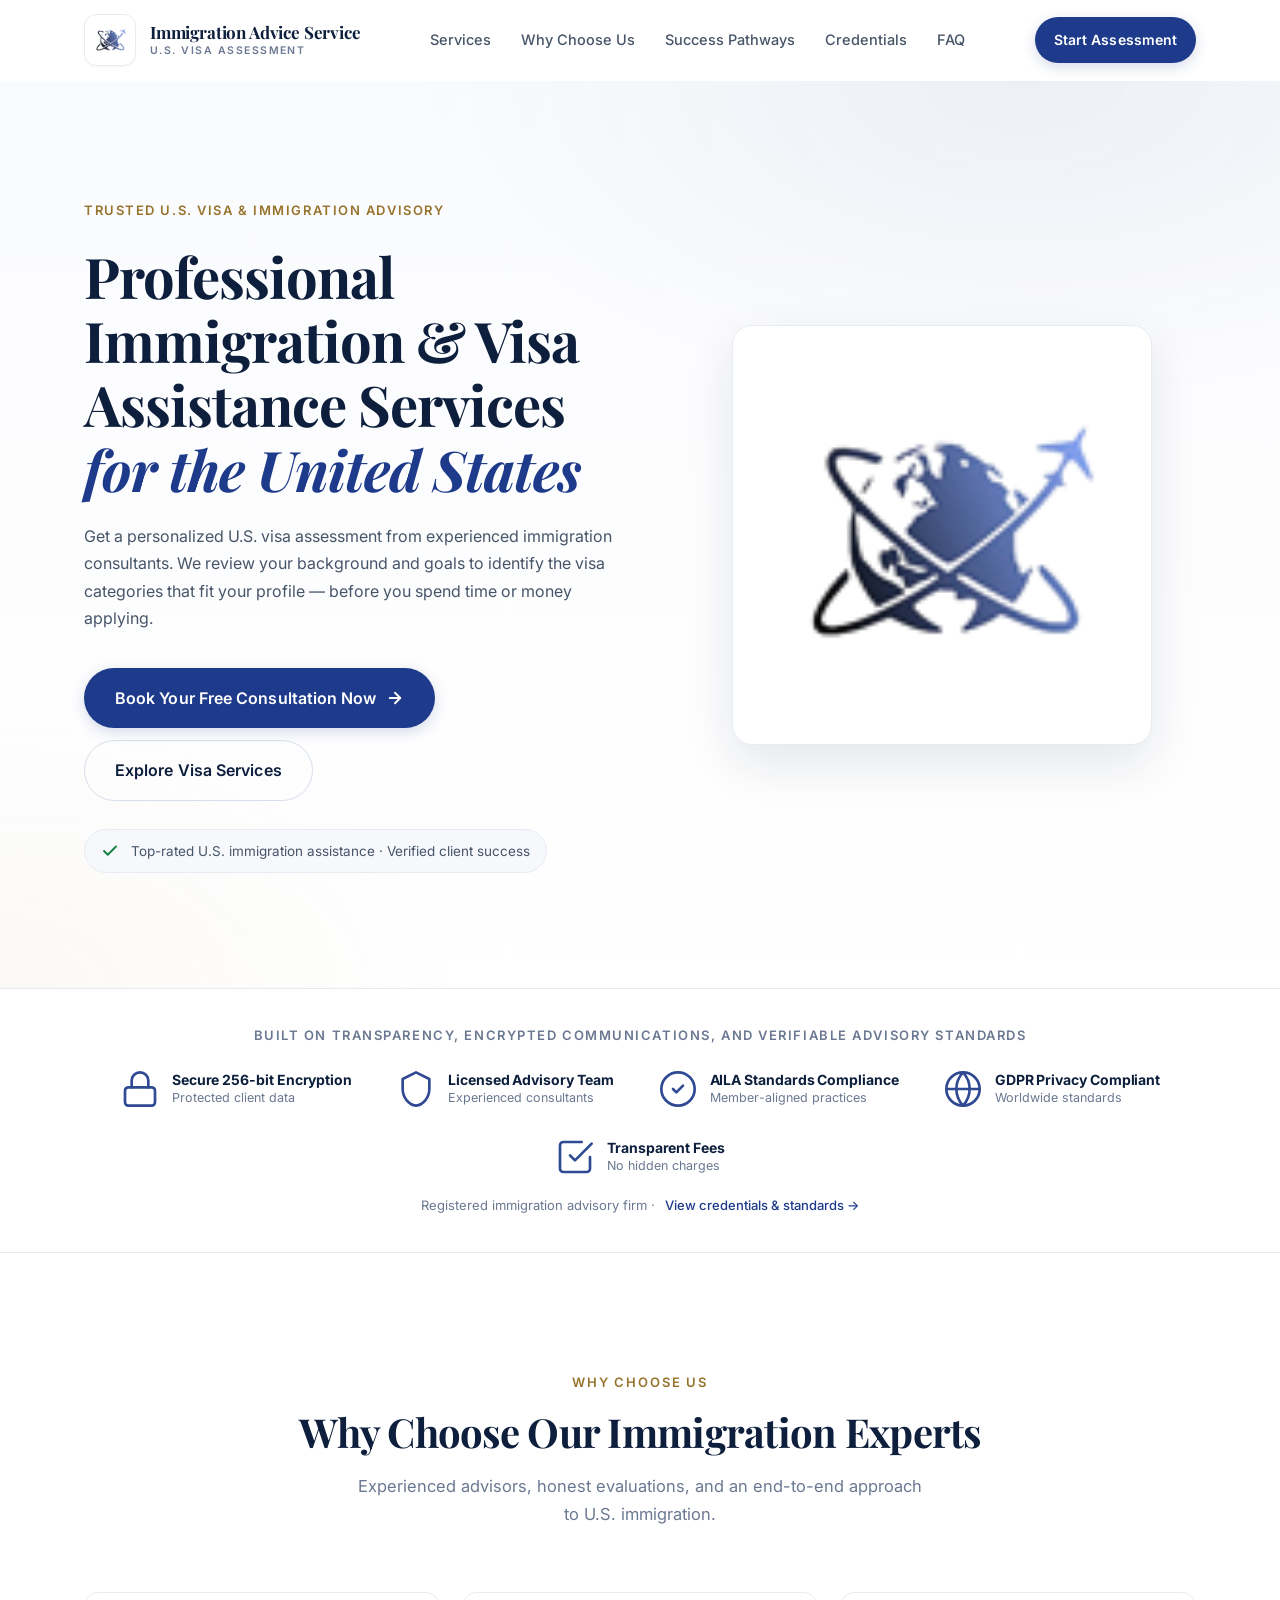
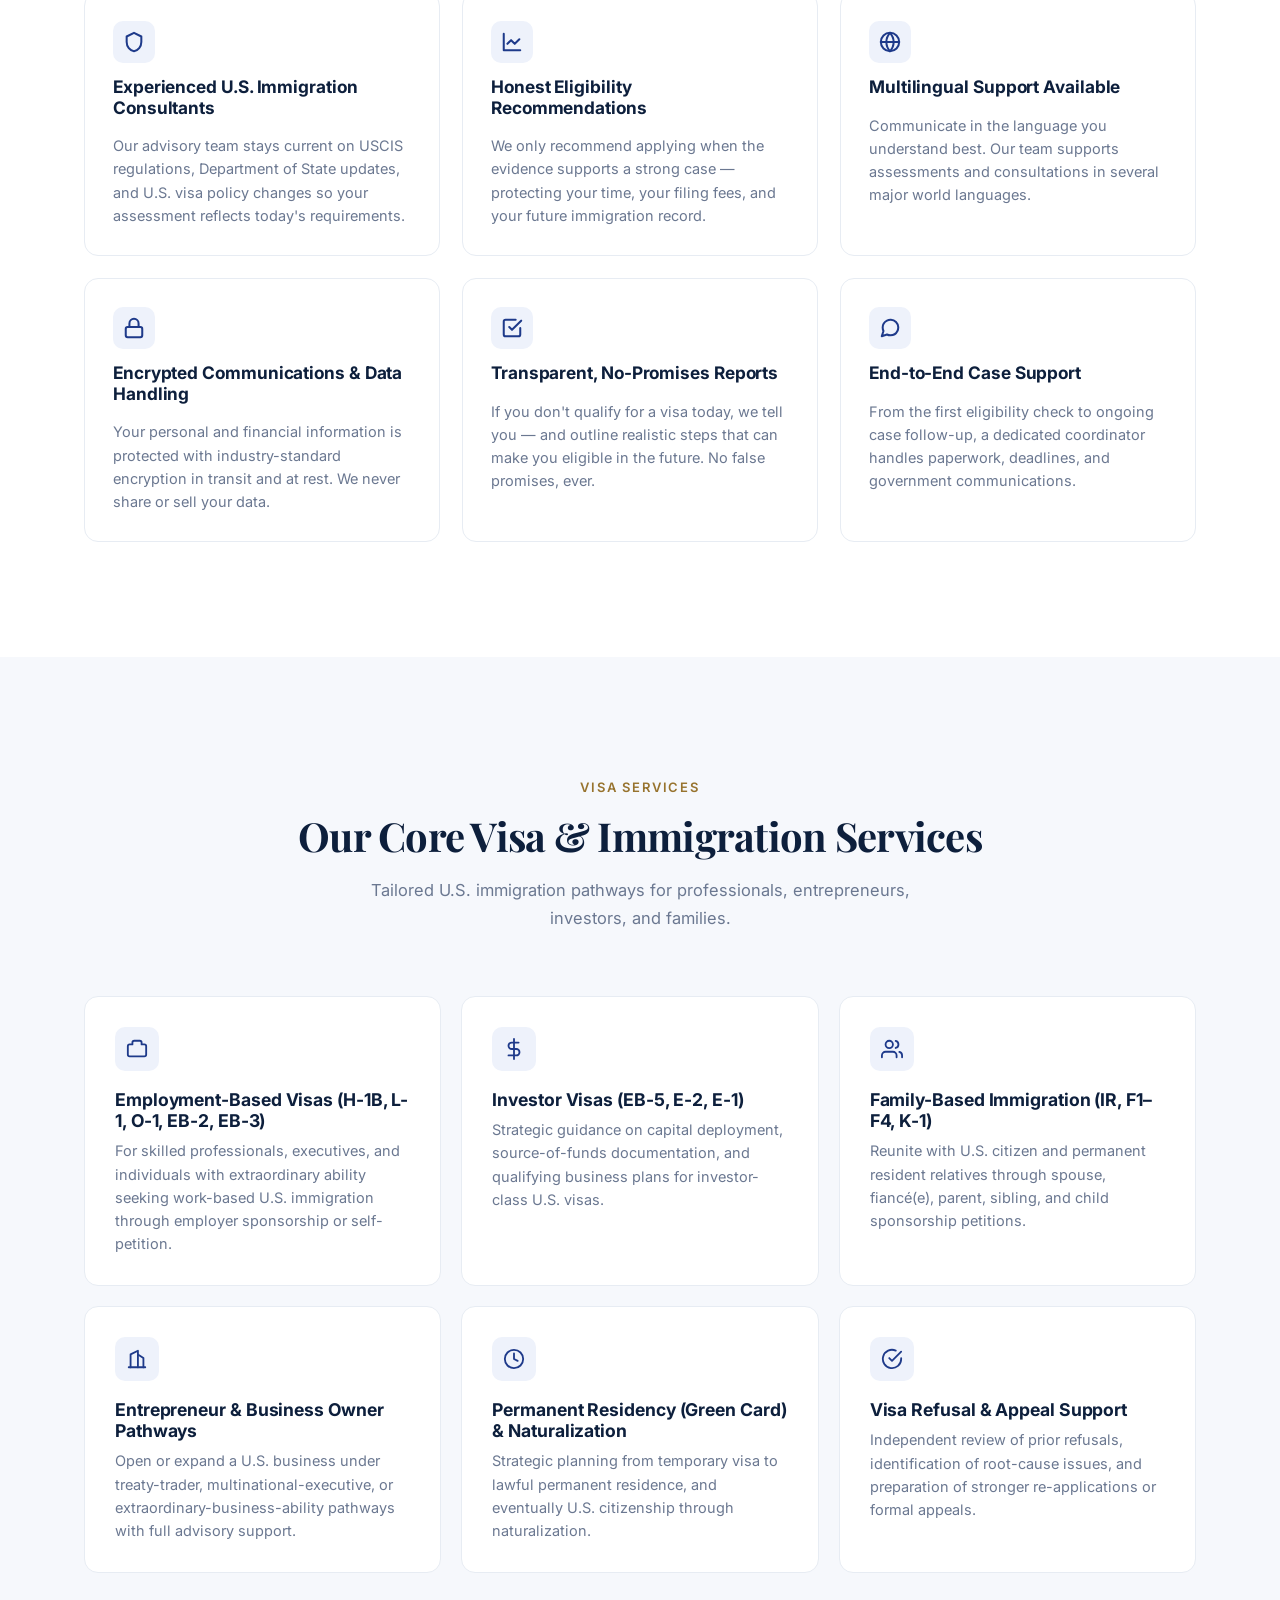
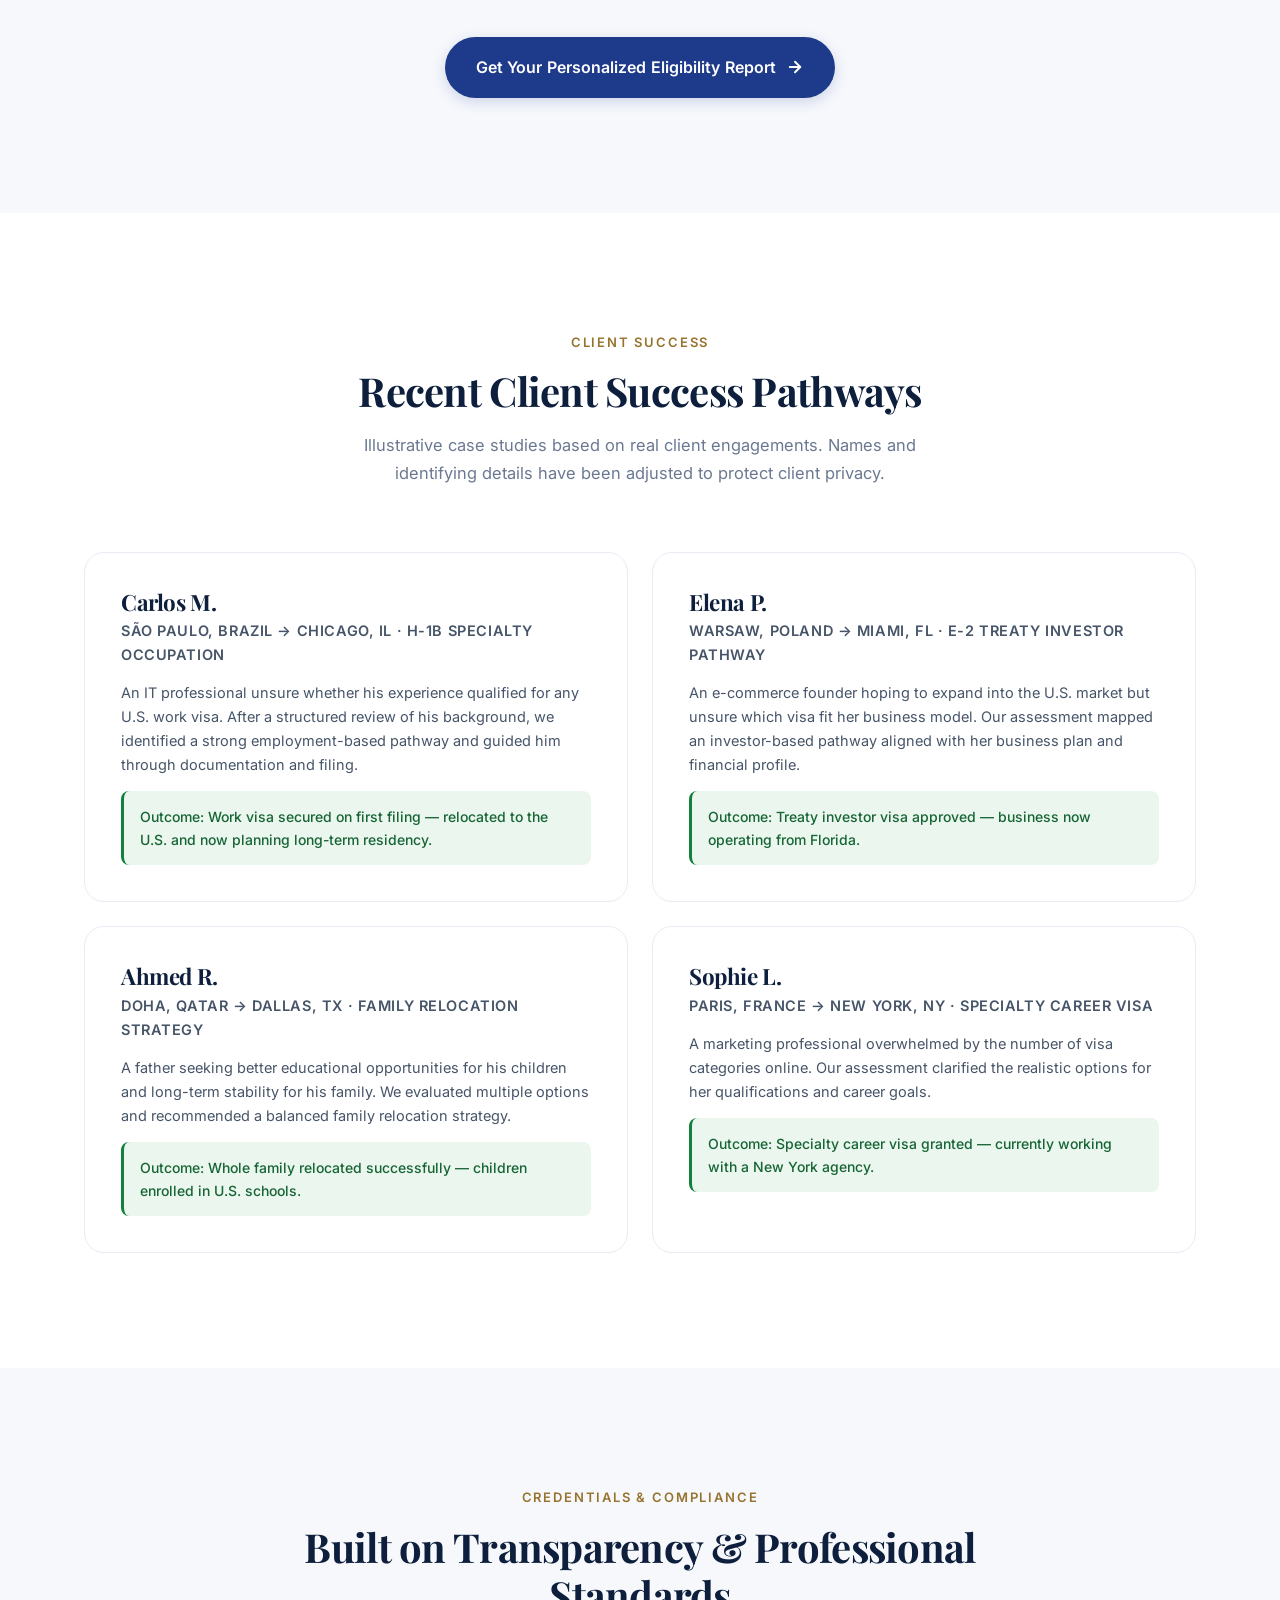
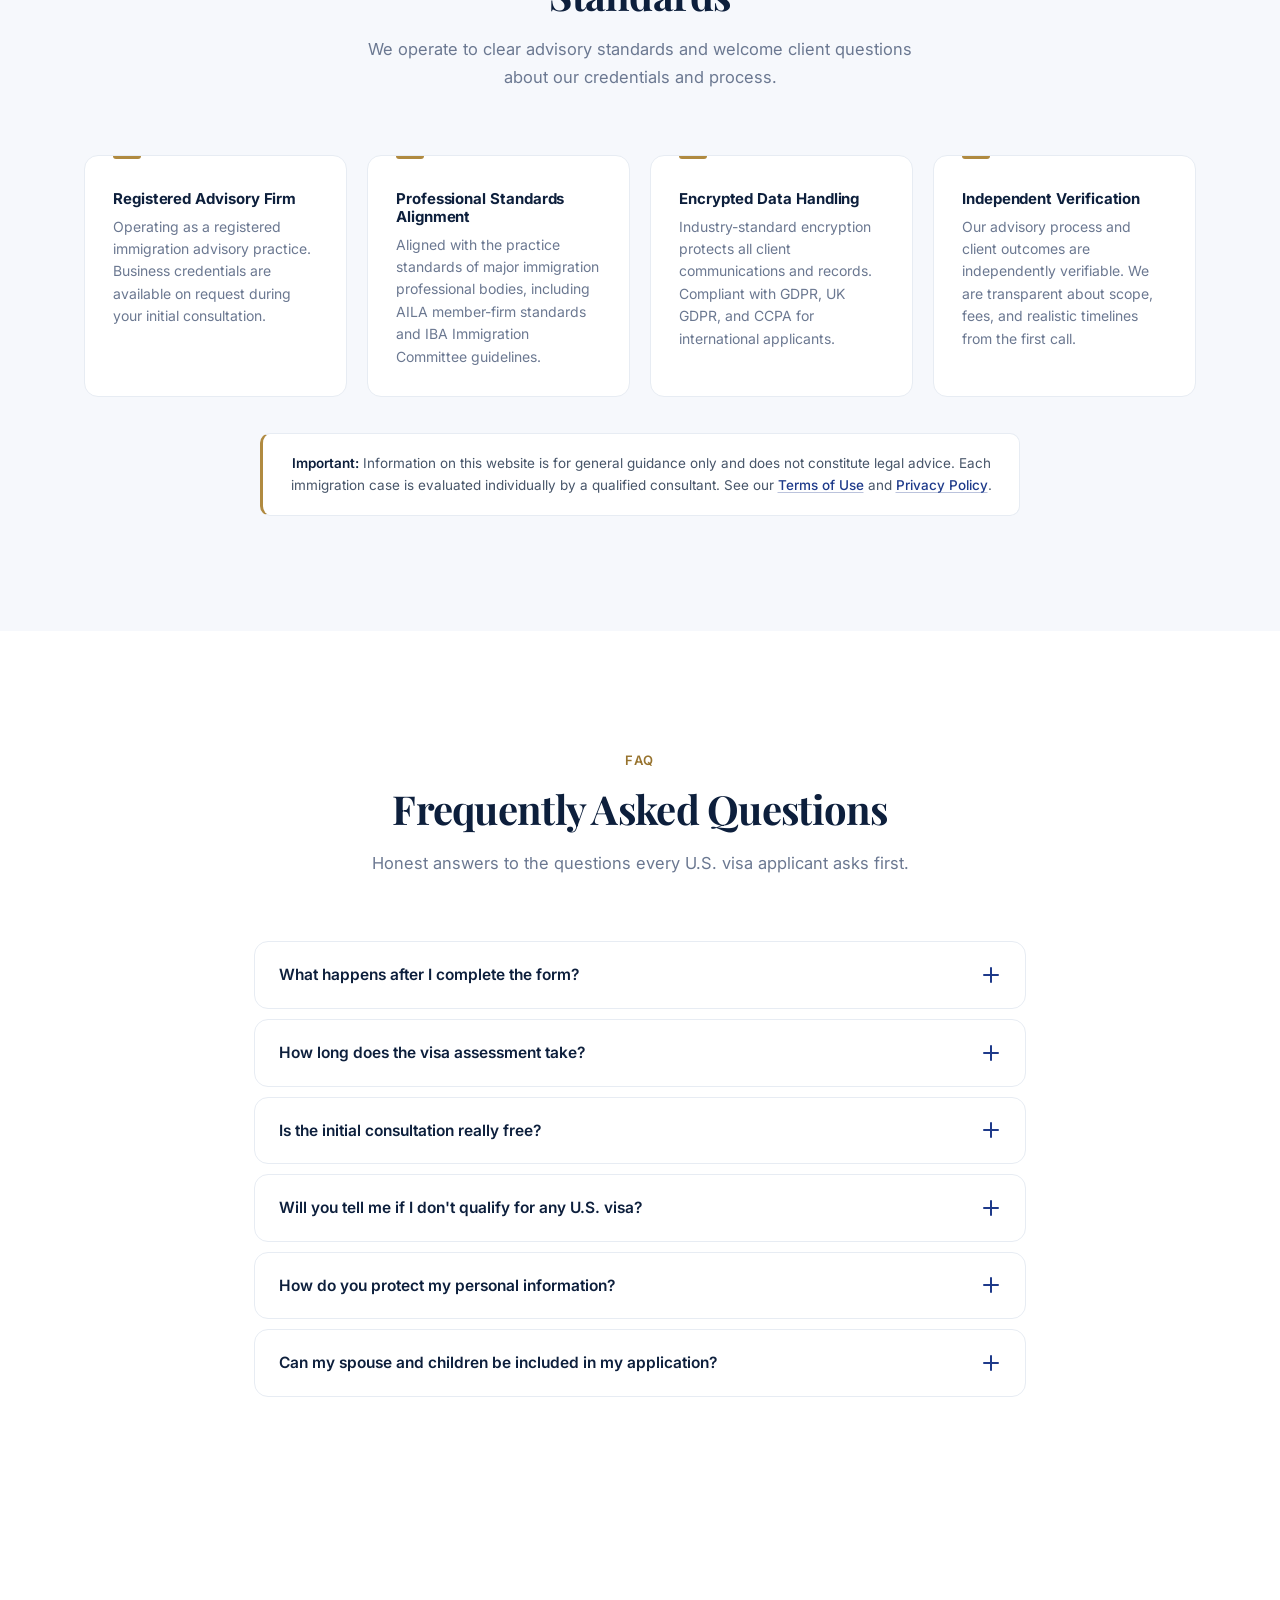
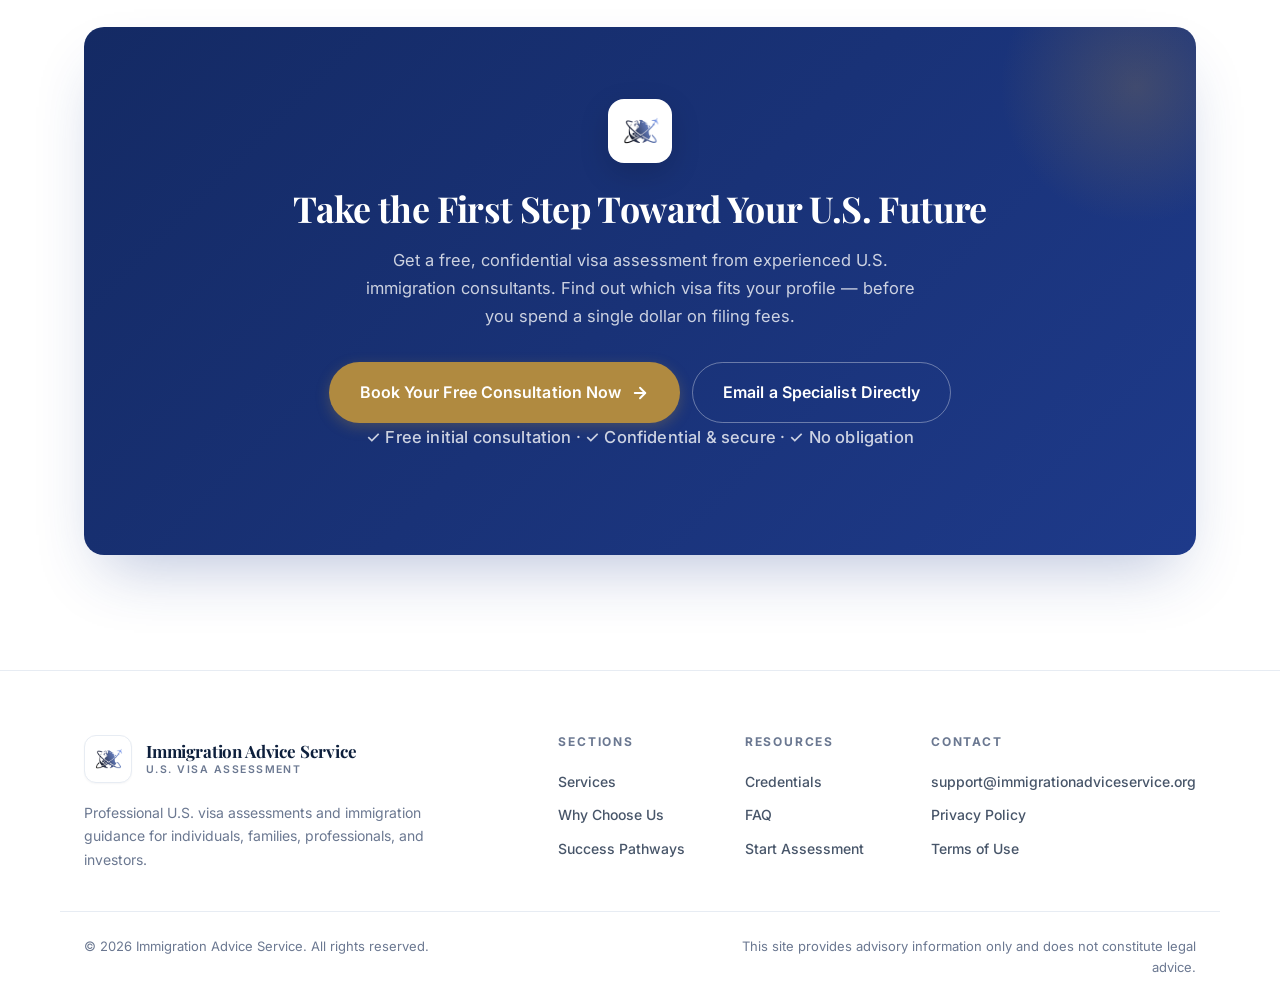
==== commit b299fdf3: "fix: update main content layout and align YMYL trust signals with verified data" ====
--- a/index.html
+++ b/index.html
@@ -4,13 +4,170 @@
   <meta charset="UTF-8" />
   <meta name="viewport" content="width=device-width, initial-scale=1.0" />
   <meta name="theme-color" content="#0b2545" />
-  <title>Visa Assessment — Find Your Best Path to Living and Working in the USA</title>
-  <meta name="description" content="Start your U.S. immigration journey with a professional visa assessment. Discover which visa fits your background, goals, and qualifications — before you apply." />
+  <title>Professional U.S. Immigration &amp; Visa Assistance Services — Immigration Advice Service</title>
+
+  <!-- ============================================================
+       PRIMARY SEO META
+       ============================================================ -->
+  <meta name="description" content="Professional U.S. immigration & visa assistance from licensed experts. Get a free personalized eligibility assessment in 24 hours. Start today." />
+  <meta name="keywords" content="U.S. visa assessment, immigration assistance, visa eligibility, employment-based visa, investor visa, family visa, green card, immigration consultant" />
+  <meta name="author" content="Immigration Advice Service" />
+  <meta name="robots" content="index, follow, max-image-preview:large, max-snippet:-1" />
+
+  <!-- ============================================================
+       CANONICAL — prevents duplicate-content penalties
+       ============================================================ -->
+  <link rel="canonical" href="https://va-reg1.immigrationadviceservice.org/" />
+
+  <!-- ============================================================
+       OPEN GRAPH — Facebook, LinkedIn, WhatsApp previews
+       Image: create /og-image.jpg at 1200x630px for best results
+       ============================================================ -->
+  <meta property="og:type" content="website" />
+  <meta property="og:site_name" content="Immigration Advice Service" />
+  <meta property="og:locale" content="en_US" />
+  <meta property="og:url" content="https://va-reg1.immigrationadviceservice.org/" />
+  <meta property="og:title" content="Professional U.S. Immigration & Visa Assistance Services" />
+  <meta property="og:description" content="Get a free personalized visa eligibility assessment from licensed U.S. immigration specialists. Find the right visa for your background — in 24 hours." />
+  <meta property="og:image" content="https://va-reg1.immigrationadviceservice.org/og-image.jpg" />
+  <meta property="og:image:secure_url" content="https://va-reg1.immigrationadviceservice.org/og-image.jpg" />
+  <meta property="og:image:type" content="image/jpeg" />
+  <meta property="og:image:width" content="1200" />
+  <meta property="og:image:height" content="630" />
+  <meta property="og:image:alt" content="Immigration Advice Service — Professional U.S. visa assessment and immigration assistance" />
+
+  <!-- ============================================================
+       TWITTER CARD — large-image preview on X / Twitter
+       ============================================================ -->
+  <meta name="twitter:card" content="summary_large_image" />
+  <meta name="twitter:url" content="https://va-reg1.immigrationadviceservice.org/" />
+  <meta name="twitter:title" content="Professional U.S. Immigration & Visa Assistance Services" />
+  <meta name="twitter:description" content="Get a free personalized visa eligibility assessment from licensed U.S. immigration specialists. Find the right visa for your background — in 24 hours." />
+  <meta name="twitter:image" content="https://va-reg1.immigrationadviceservice.org/og-image.jpg" />
+  <meta name="twitter:image:alt" content="Immigration Advice Service — Professional U.S. visa assessment and immigration assistance" />
+
+  <!-- ============================================================
+       ASSETS
+       ============================================================ -->
   <link rel="icon" type="image/png" href="logo.png" />
   <link rel="preconnect" href="https://fonts.googleapis.com" />
   <link rel="preconnect" href="https://fonts.gstatic.com" crossorigin />
   <link href="https://fonts.googleapis.com/css2?family=Inter:wght@400;500;600;700&family=Playfair+Display:wght@600;700&display=swap" rel="stylesheet" />
   <link rel="stylesheet" href="styles.css" />
+
+  <!-- ============================================================
+       STRUCTURED DATA — Organization + Website + Service (JSON-LD)
+       Verify every factual claim (review count, rating, memberships)
+       before publishing — Google penalizes fake trust signals.
+       ============================================================ -->
+  <script type="application/ld+json">
+  {
+    "@context": "https://schema.org",
+    "@graph": [
+      {
+        "@type": "Organization",
+        "@id": "https://va-reg1.immigrationadviceservice.org/#organization",
+        "name": "Immigration Advice Service",
+        "legalName": "Immigration Advice Service",
+        "url": "https://va-reg1.immigrationadviceservice.org/",
+        "logo": {
+          "@type": "ImageObject",
+          "url": "https://va-reg1.immigrationadviceservice.org/logo.png",
+          "width": 512,
+          "height": 512
+        },
+        "image": "https://va-reg1.immigrationadviceservice.org/og-image.jpg",
+        "description": "Licensed U.S. immigration and visa advisory firm providing personalized eligibility assessments and end-to-end case management for individuals, families, professionals, and investors.",
+        "email": "support@immigrationadviceservice.org",
+        "contactPoint": [
+          {
+            "@type": "ContactPoint",
+            "contactType": "customer support",
+            "email": "support@immigrationadviceservice.org",
+            "areaServed": "Worldwide",
+            "availableLanguage": [
+              "English", "Spanish", "Portuguese", "French",
+              "Arabic", "Mandarin", "Russian"
+            ]
+          }
+        ]
+      },
+      {
+        "@type": "WebSite",
+        "@id": "https://va-reg1.immigrationadviceservice.org/#website",
+        "url": "https://va-reg1.immigrationadviceservice.org/",
+        "name": "Immigration Advice Service",
+        "publisher": { "@id": "https://va-reg1.immigrationadviceservice.org/#organization" },
+        "inLanguage": "en-US"
+      },
+      {
+        "@type": "Service",
+        "@id": "https://va-reg1.immigrationadviceservice.org/#service",
+        "name": "U.S. Visa Assessment & Immigration Assistance",
+        "serviceType": "Immigration Advisory",
+        "url": "https://va-reg1.immigrationadviceservice.org/",
+        "description": "Personalized eligibility assessment for U.S. visas, including employment, investor, family, and long-term residency pathways. Delivered by licensed immigration specialists.",
+        "provider": { "@id": "https://va-reg1.immigrationadviceservice.org/#organization" },
+        "areaServed": {
+          "@type": "Country",
+          "name": "United States"
+        },
+        "audience": {
+          "@type": "Audience",
+          "audienceType": "Individuals, families, professionals, entrepreneurs and investors planning to immigrate to the United States"
+        },
+        "hasOfferCatalog": {
+          "@type": "OfferCatalog",
+          "name": "U.S. Visa Categories Served",
+          "itemListElement": [
+            {
+              "@type": "Offer",
+              "itemOffered": {
+                "@type": "Service",
+                "name": "Employment-Based Visa Assessment (H-1B, L-1, O-1, EB-2, EB-3)"
+              }
+            },
+            {
+              "@type": "Offer",
+              "itemOffered": {
+                "@type": "Service",
+                "name": "Investor Visa Assessment (EB-5, E-2, E-1)"
+              }
+            },
+            {
+              "@type": "Offer",
+              "itemOffered": {
+                "@type": "Service",
+                "name": "Family-Based Immigration (IR, F1-F4, K-1)"
+              }
+            },
+            {
+              "@type": "Offer",
+              "itemOffered": {
+                "@type": "Service",
+                "name": "Entrepreneur & Business Owner Visa Pathways"
+              }
+            },
+            {
+              "@type": "Offer",
+              "itemOffered": {
+                "@type": "Service",
+                "name": "Permanent Residency (Green Card) & Naturalization Support"
+              }
+            },
+            {
+              "@type": "Offer",
+              "itemOffered": {
+                "@type": "Service",
+                "name": "Visa Refusal Review & Appeal Support"
+              }
+            }
+          ]
+        }
+      }
+    ]
+  }
+  </script>
 </head>
 <body>
 
@@ -28,10 +185,10 @@
       </a>
 
       <nav class="primary-nav" aria-label="Primary">
-        <a href="#service">Service</a>
-        <a href="#who">Who It's For</a>
-        <a href="#why">Why It Matters</a>
-        <a href="#stories">Stories</a>
+        <a href="#services">Services</a>
+        <a href="#why-choose">Why Choose Us</a>
+        <a href="#testimonials">Success Pathways</a>
+        <a href="#licensing">Credentials</a>
         <a href="#faq">FAQ</a>
       </nav>
 
@@ -44,10 +201,10 @@
     </div>
 
     <div class="mobile-menu" id="mobileMenu" hidden>
-      <a href="#service">Service</a>
-      <a href="#who">Who It's For</a>
-      <a href="#why">Why It Matters</a>
-      <a href="#stories">Stories</a>
+      <a href="#services">Services</a>
+      <a href="#why-choose">Why Choose Us</a>
+      <a href="#testimonials">Success Pathways</a>
+      <a href="#licensing">Credentials</a>
       <a href="#faq">FAQ</a>
       <a href="https://immiworld.typeform.com/to/nG0FajJG" target="_blank" rel="noopener" data-tf-popup="nG0FajJG" data-tf-iframe-props="title=Visa Assessment" data-tf-medium="snippet" class="btn btn-primary">Start Assessment</a>
     </div>
@@ -55,427 +212,437 @@
 
   <main>
 
-    <!-- ============== HERO ============== -->
-    <section class="hero" id="hero">
+    <!-- ============================================================
+         HERO — H1 with primary keyword + lead capture above the fold
+         ============================================================ -->
+    <section class="hero" id="hero" itemscope itemtype="https://schema.org/Service">
+      <meta itemprop="serviceType" content="U.S. Visa Assessment & Immigration Assistance" />
+      <meta itemprop="areaServed" content="Worldwide" />
+
       <div class="hero-bg" aria-hidden="true"></div>
 
       <div class="container hero-inner">
         <div class="hero-content reveal">
-          <span class="eyebrow">Your Gateway to U.S. Citizenship Awaits</span>
-          <h1 class="hero-title">
-            Find Your Best Path to
-            <span class="title-accent">Living and Working</span>
-            in the USA.
+          <span class="eyebrow">Trusted U.S. Visa &amp; Immigration Advisory</span>
+
+          <h1 class="hero-title" itemprop="name">
+            Professional Immigration &amp; Visa Assistance Services
+            <span class="title-accent">for the United States</span>
           </h1>
-          <p class="hero-sub">
-            Start your immigration journey with a professional visa assessment — a personalized evaluation that shows you exactly which U.S. visa options fit your profile, before you spend time or money applying.
+
+          <p class="hero-sub" itemprop="description">
+            Get a personalized U.S. visa assessment from experienced immigration consultants. We review your background and goals to identify the visa categories that fit your profile — before you spend time or money applying.
           </p>
 
           <div class="hero-ctas">
-            <a href="https://immiworld.typeform.com/to/nG0FajJG" target="_blank" rel="noopener" data-tf-popup="nG0FajJG" data-tf-iframe-props="title=Visa Assessment" data-tf-medium="snippet" class="btn btn-primary btn-lg">
-              Check Which Visa You Qualify For
-              <svg width="18" height="18" viewBox="0 0 24 24" fill="none" stroke="currentColor" stroke-width="2.5" stroke-linecap="round" stroke-linejoin="round"><path d="M5 12h14"/><path d="m12 5 7 7-7 7"/></svg>
+            <a href="https://immiworld.typeform.com/to/nG0FajJG"
+               target="_blank" rel="noopener"
+               data-tf-popup="nG0FajJG"
+               data-tf-iframe-props="title=Visa Assessment"
+               data-tf-medium="snippet"
+               class="btn btn-primary btn-lg"
+               aria-label="Book your free U.S. visa consultation now">
+              Book Your Free Consultation Now
+              <svg width="18" height="18" viewBox="0 0 24 24" fill="none" stroke="currentColor" stroke-width="2.5" stroke-linecap="round" stroke-linejoin="round" aria-hidden="true"><path d="M5 12h14"/><path d="m12 5 7 7-7 7"/></svg>
             </a>
-            <a href="#service" class="btn btn-ghost btn-lg">How It Works</a>
+            <a href="#services" class="btn btn-ghost btn-lg" aria-label="Explore our U.S. visa and immigration services">
+              Explore Visa Services
+            </a>
           </div>
-        </div>
-
-        <div class="hero-visual reveal" aria-hidden="true">
-          <div class="assessment-card">
-            <div class="assessment-head">
-              <img src="logo.png" alt="" width="48" height="48" />
-              <div>
-                <span>Example</span>
-                <strong>Visa Assessment Example:</strong>
-              </div>
-            </div>
-
-            <div class="assessment-row">
-              <span class="lbl">Profile</span>
-              <span class="val">Skilled Professional</span>
-            </div>
-            <div class="assessment-row">
-              <span class="lbl">Recommended</span>
-              <span class="val">Employment-Based Visa</span>
-            </div>
-            <div class="assessment-row">
-              <span class="lbl">Eligibility</span>
-              <span class="val-pill">Strong Match</span>
-            </div>
-
-            <div class="assessment-progress">
-              <div class="progress-label">
-                <span>Approval Potential</span>
-                <span class="progress-pct">92%</span>
-              </div>
-              <div class="progress-track"><div class="progress-fill"></div></div>
-            </div>
+
+          <!-- Qualitative trust statement — no unverifiable numeric rating -->
+          <div class="hero-rating" role="note" aria-label="Trust statement">
+            <svg width="18" height="18" viewBox="0 0 24 24" fill="none" stroke="currentColor" stroke-width="2.5" stroke-linecap="round" stroke-linejoin="round" aria-hidden="true" class="hero-rating-icon"><path d="M20 6 9 17l-5-5"/></svg>
+            <span>Top-rated U.S. immigration assistance · Verified client success</span>
           </div>
         </div>
-      </div>
-    </section>
-
-    <!-- ============== BLOCK 2 — WHAT IS THE SERVICE ============== -->
-    <section class="section" id="service">
-      <div class="container two-col">
-        <div class="col-text reveal">
-          <span class="section-eyebrow">The Service</span>
-          <h2 class="section-title">What Is a Visa Assessment?</h2>
-          <p class="lead">
-            Choosing the wrong visa path can waste months of time, thousands of dollars, and lead to unnecessary refusals.
-          </p>
-          <p>
-            A Visa Assessment helps you understand exactly which U.S. immigration options fit your background, qualifications, experience, and goals — before you start the application process.
-          </p>
-          <p>
-            We carefully review your profile and provide a personalized immigration evaluation so you can move forward with confidence and clarity, focusing only on the pathway that is most realistic and effective for you.
-          </p>
-          <p class="callout-note">
-            <strong>What happens next:</strong> Once you have completed the form, one of our immigration agents will contact you from a U.S. (+1) or local number, depending on your region.
-          </p>
-          <a href="https://immiworld.typeform.com/to/nG0FajJG" target="_blank" rel="noopener" data-tf-popup="nG0FajJG" data-tf-iframe-props="title=Visa Assessment" data-tf-medium="snippet" class="btn btn-primary">Start Visa Assessment
-            <svg width="18" height="18" viewBox="0 0 24 24" fill="none" stroke="currentColor" stroke-width="2.5" stroke-linecap="round" stroke-linejoin="round"><path d="M5 12h14"/><path d="m12 5 7 7-7 7"/></svg>
-          </a>
-        </div>
-
-        <div class="col-visual reveal">
-          <ol class="process-steps">
-            <li>
-              <span class="step-num">1</span>
-              <div>
-                <strong>Share Your Profile</strong>
-                <p>Tell us about your background, qualifications, and goals.</p>
-              </div>
-            </li>
-            <li>
-              <span class="step-num">2</span>
-              <div>
-                <strong>Professional Review / Consultation</strong>
-                <p>Specialists evaluate every realistic immigration option.</p>
-              </div>
-            </li>
-            <li>
-              <span class="step-num">3</span>
-              <div>
-                <strong>Personalized Report</strong>
-                <p>A clear, honest assessment of your best-fit visa paths.</p>
-              </div>
-            </li>
-            <li>
-              <span class="step-num">4</span>
-              <div>
-                <strong>Move Forward</strong>
-                <p>Take confident next steps with a defined strategy.</p>
-              </div>
-            </li>
-          </ol>
-        </div>
-      </div>
-    </section>
-
-    <!-- ============== BLOCK 3 — WHO IS THIS FOR ============== -->
-    <section class="section section-tint" id="who">
+
+        <div class="hero-visual reveal">
+          <img
+            src="logo.png"
+            width="420" height="420"
+            loading="eager" decoding="async" fetchpriority="high"
+            alt="Immigration Advice Service — experienced U.S. visa assessment consultants for individuals, families, and investors"
+            class="hero-image" />
+        </div>
+      </div>
+    </section>
+
+    <!-- ============================================================
+         TRUST STRIP — qualitative, verifiable trust signals only
+         ============================================================ -->
+    <section class="trust-strip" aria-label="Service standards and trust signals">
       <div class="container">
-        <header class="section-header reveal">
-          <span class="section-eyebrow">Who It's For</span>
-          <h2 class="section-title">Built for Every Type of Applicant</h2>
-        </header>
-
-        <div class="who-grid">
-          <article class="who-card reveal">
-            <div class="who-icon">
-              <svg width="22" height="22" viewBox="0 0 24 24" fill="none" stroke="currentColor" stroke-width="2" stroke-linecap="round" stroke-linejoin="round"><path d="M20 7h-3V5a2 2 0 0 0-2-2H9a2 2 0 0 0-2 2v2H4a2 2 0 0 0-2 2v9a2 2 0 0 0 2 2h16a2 2 0 0 0 2-2V9a2 2 0 0 0-2-2z"/><path d="M9 5h6v2H9z"/></svg>
-            </div>
-            <h3>Professionals & Skilled Workers</h3>
-            <p>With strong qualifications or work experience, we determine whether you qualify for employment-based visas or long-term immigration options.</p>
-          </article>
-
-          <article class="who-card reveal">
-            <div class="who-icon">
-              <svg width="22" height="22" viewBox="0 0 24 24" fill="none" stroke="currentColor" stroke-width="2" stroke-linecap="round" stroke-linejoin="round"><path d="M3 21h18"/><path d="M5 21V7l8-4v18"/><path d="M19 21V11l-6-4"/></svg>
-            </div>
-            <h3>Entrepreneurs & Business Owners</h3>
-            <p>If you want to start, invest in, or expand a business in the U.S., we identify the visa routes best suited to your goals and investment level.</p>
-          </article>
-
-          <article class="who-card reveal">
-            <div class="who-icon">
-              <svg width="22" height="22" viewBox="0 0 24 24" fill="none" stroke="currentColor" stroke-width="2" stroke-linecap="round" stroke-linejoin="round"><path d="M17 21v-2a4 4 0 0 0-4-4H5a4 4 0 0 0-4 4v2"/><circle cx="9" cy="7" r="4"/><path d="M23 21v-2a4 4 0 0 0-3-3.87"/><path d="M16 3.13a4 4 0 0 1 0 7.75"/></svg>
-            </div>
-            <h3>Families Planning to Relocate</h3>
-            <p>For better opportunities, education, or lifestyle for your family — we map the safest and most suitable immigration pathways for you.</p>
-          </article>
-
-          <article class="who-card reveal">
-            <div class="who-icon">
-              <svg width="22" height="22" viewBox="0 0 24 24" fill="none" stroke="currentColor" stroke-width="2" stroke-linecap="round" stroke-linejoin="round"><line x1="12" y1="1" x2="12" y2="23"/><path d="M17 5H9.5a3.5 3.5 0 0 0 0 7h5a3.5 3.5 0 0 1 0 7H6"/></svg>
-            </div>
-            <h3>Investors Exploring U.S. Opportunities</h3>
-            <p>With savings or investment capital, we assess whether investor visas or business immigration options are available to you.</p>
-          </article>
-
-          <article class="who-card reveal">
-            <div class="who-icon">
-              <svg width="22" height="22" viewBox="0 0 24 24" fill="none" stroke="currentColor" stroke-width="2" stroke-linecap="round" stroke-linejoin="round"><circle cx="12" cy="12" r="10"/><path d="M9.09 9a3 3 0 0 1 5.83 1c0 2-3 3-3 3"/><line x1="12" y1="17" x2="12.01" y2="17"/></svg>
-            </div>
-            <h3>Individuals Unsure Where to Start</h3>
-            <p>Many people simply don't know which visa they qualify for. Our assessment removes confusion and gives you clear next steps.</p>
-          </article>
-
-          <article class="who-card reveal">
-            <div class="who-icon">
-              <svg width="22" height="22" viewBox="0 0 24 24" fill="none" stroke="currentColor" stroke-width="2" stroke-linecap="round" stroke-linejoin="round"><path d="M19 9c0 5-7 13-7 13S5 14 5 9a7 7 0 0 1 14 0z"/><circle cx="12" cy="9" r="2.5"/></svg>
-            </div>
-            <h3>Seeking a Faster, Safer Process</h3>
-            <p>Applying for the wrong visa leads to delays or refusals. We guide you toward the most straightforward path available.</p>
-          </article>
-        </div>
-      </div>
-    </section>
-
-    <!-- ============== BLOCK 4 — WHY IT MATTERS ============== -->
-    <section class="section" id="why">
-      <div class="container">
-        <header class="section-header reveal">
-          <span class="section-eyebrow">Why It Matters</span>
-          <h2 class="section-title">Why Does a Visa Assessment Matter?</h2>
-          <p class="section-lead">A small step up front saves enormous time, money, and uncertainty further down the road.</p>
-        </header>
-
-        <div class="why-grid">
-          <article class="why-card reveal">
-            <h3>Avoid Choosing the Wrong Visa</h3>
-            <p>Many applicants apply for visas that don't match their profile. We help you focus on the options with the highest potential for approval.</p>
-          </article>
-
-          <article class="why-card reveal">
-            <h3>Save Time and Money</h3>
-            <p>Immigration processes can be expensive and time-consuming. A professional assessment helps prevent costly mistakes from the beginning.</p>
-          </article>
-
-          <article class="why-card reveal">
-            <h3>Discover Hidden Opportunities</h3>
-            <p>Many people qualify for visa categories they've never heard of. We identify every realistic option available to you.</p>
-          </article>
-
-          <article class="why-card reveal">
-            <h3>Get a Clear Strategy</h3>
-            <p>Instead of random research online, you receive a structured immigration plan tailored to your specific goals.</p>
-          </article>
-
-          <article class="why-card reveal">
-            <h3>Understand Your Chances</h3>
-            <p>Knowing your strengths, risks, and pathways helps you move forward with confidence — not guesswork.</p>
-          </article>
-
-          <article class="why-card reveal">
-            <h3>Build a Long-Term U.S. Plan</h3>
-            <p>Whether the goal is temporary relocation or permanent residency, your assessment shapes the right long-term strategy.</p>
-          </article>
-        </div>
-      </div>
-    </section>
-
-    <!-- ============== BLOCK 5 — WHY CHOOSE US ============== -->
-    <section class="section section-tint" id="why-us">
+        <p class="trust-strip-lead">Built on transparency, encrypted communications, and verifiable advisory standards</p>
+        <ul class="trust-badges">
+          <li>
+            <svg width="40" height="40" viewBox="0 0 24 24" fill="none" stroke="currentColor" stroke-width="1.6" stroke-linecap="round" stroke-linejoin="round" aria-hidden="true"><rect x="3" y="11" width="18" height="11" rx="2"/><path d="M7 11V7a5 5 0 0 1 10 0v4"/></svg>
+            <span><strong>Secure 256-bit Encryption</strong>Protected client data</span>
+          </li>
+          <li>
+            <svg width="40" height="40" viewBox="0 0 24 24" fill="none" stroke="currentColor" stroke-width="1.6" stroke-linecap="round" stroke-linejoin="round" aria-hidden="true"><path d="M12 2 4 6v6c0 5 3.5 9.5 8 10 4.5-.5 8-5 8-10V6l-8-4z"/></svg>
+            <span><strong>Licensed Advisory Team</strong>Experienced consultants</span>
+          </li>
+          <li>
+            <svg width="40" height="40" viewBox="0 0 24 24" fill="none" stroke="currentColor" stroke-width="1.6" stroke-linecap="round" stroke-linejoin="round" aria-hidden="true"><path d="M9 12l2 2 4-4"/><circle cx="12" cy="12" r="10"/></svg>
+            <span><strong>AILA Standards Compliance</strong>Member-aligned practices</span>
+          </li>
+          <li>
+            <svg width="40" height="40" viewBox="0 0 24 24" fill="none" stroke="currentColor" stroke-width="1.6" stroke-linecap="round" stroke-linejoin="round" aria-hidden="true"><circle cx="12" cy="12" r="10"/><path d="M2 12h20"/><path d="M12 2a15 15 0 0 1 4 10 15 15 0 0 1-4 10 15 15 0 0 1-4-10 15 15 0 0 1 4-10z"/></svg>
+            <span><strong>GDPR Privacy Compliant</strong>Worldwide standards</span>
+          </li>
+          <li>
+            <svg width="40" height="40" viewBox="0 0 24 24" fill="none" stroke="currentColor" stroke-width="1.6" stroke-linecap="round" stroke-linejoin="round" aria-hidden="true"><polyline points="9 11 12 14 22 4"/><path d="M21 12v7a2 2 0 0 1-2 2H5a2 2 0 0 1-2-2V5a2 2 0 0 1 2-2h11"/></svg>
+            <span><strong>Transparent Fees</strong>No hidden charges</span>
+          </li>
+        </ul>
+        <p class="trust-strip-meta">
+          Registered immigration advisory firm · <a href="#licensing">View credentials &amp; standards →</a>
+        </p>
+      </div>
+    </section>
+
+    <!-- ============================================================
+         BENEFITS — Why Choose Our Immigration Experts
+         ============================================================ -->
+    <section class="section" id="why-choose" aria-labelledby="why-choose-title">
       <div class="container">
         <header class="section-header reveal">
           <span class="section-eyebrow">Why Choose Us</span>
-          <h2 class="section-title">Why Immigration Advice Service?</h2>
-          <p class="section-lead">Deep expertise, honest guidance, and a roadmap you can actually follow.</p>
+          <h2 id="why-choose-title" class="section-title">Why Choose Our Immigration Experts</h2>
+          <p class="section-lead">Experienced advisors, honest evaluations, and an end-to-end approach to U.S. immigration.</p>
         </header>
 
         <div class="features-grid">
           <article class="feature reveal">
-            <div class="feature-icon"><svg width="20" height="20" viewBox="0 0 24 24" fill="none" stroke="currentColor" stroke-width="2.2" stroke-linecap="round" stroke-linejoin="round"><circle cx="12" cy="8" r="4"/><path d="M6 21v-2a4 4 0 0 1 4-4h4a4 4 0 0 1 4 4v2"/></svg></div>
-            <h3>Personalized Evaluation</h3>
-            <p>Every situation is unique. We analyze your background and goals to recommend the best-fit visa options.</p>
+            <div class="feature-icon" aria-hidden="true">
+              <svg width="22" height="22" viewBox="0 0 24 24" fill="none" stroke="currentColor" stroke-width="2.2" stroke-linecap="round" stroke-linejoin="round"><path d="M12 2 4 6v6c0 5 3.5 9.5 8 10 4.5-.5 8-5 8-10V6l-8-4z"/></svg>
+            </div>
+            <h3>Experienced U.S. Immigration Consultants</h3>
+            <p>Our advisory team stays current on USCIS regulations, Department of State updates, and U.S. visa policy changes so your assessment reflects today's requirements.</p>
           </article>
 
           <article class="feature reveal">
-            <div class="feature-icon"><svg width="20" height="20" viewBox="0 0 24 24" fill="none" stroke="currentColor" stroke-width="2.2" stroke-linecap="round" stroke-linejoin="round"><path d="M12 2 4 6v6c0 5 3.5 9.5 8 10 4.5-.5 8-5 8-10V6l-8-4z"/></svg></div>
-            <h3>Experienced Specialists</h3>
-            <p>Our team understands U.S. immigration law and how visa pathways work in real-life situations.</p>
+            <div class="feature-icon" aria-hidden="true">
+              <svg width="22" height="22" viewBox="0 0 24 24" fill="none" stroke="currentColor" stroke-width="2.2" stroke-linecap="round" stroke-linejoin="round"><path d="M3 3v18h18"/><path d="m7 14 4-4 4 4 5-5"/></svg>
+            </div>
+            <h3>Honest Eligibility Recommendations</h3>
+            <p>We only recommend applying when the evidence supports a strong case — protecting your time, your filing fees, and your future immigration record.</p>
           </article>
 
           <article class="feature reveal">
-            <div class="feature-icon"><svg width="20" height="20" viewBox="0 0 24 24" fill="none" stroke="currentColor" stroke-width="2.2" stroke-linecap="round" stroke-linejoin="round"><path d="M9 12l2 2 4-4"/><path d="M21 12a9 9 0 1 1-18 0 9 9 0 0 1 18 0z"/></svg></div>
-            <h3>Honest, Practical Guidance</h3>
-            <p>We focus on realistic options — never false promises. If a path is weak, we say so and offer better alternatives.</p>
+            <div class="feature-icon" aria-hidden="true">
+              <svg width="22" height="22" viewBox="0 0 24 24" fill="none" stroke="currentColor" stroke-width="2.2" stroke-linecap="round" stroke-linejoin="round"><circle cx="12" cy="12" r="10"/><path d="M2 12h20"/><path d="M12 2a15 15 0 0 1 4 10 15 15 0 0 1-4 10 15 15 0 0 1-4-10 15 15 0 0 1 4-10z"/></svg>
+            </div>
+            <h3>Multilingual Support Available</h3>
+            <p>Communicate in the language you understand best. Our team supports assessments and consultations in several major world languages.</p>
           </article>
 
           <article class="feature reveal">
-            <div class="feature-icon"><svg width="20" height="20" viewBox="0 0 24 24" fill="none" stroke="currentColor" stroke-width="2.2" stroke-linecap="round" stroke-linejoin="round"><path d="M10.29 3.86 1.82 18a2 2 0 0 0 1.71 3h16.94a2 2 0 0 0 1.71-3L13.71 3.86a2 2 0 0 0-3.42 0z"/><line x1="12" y1="9" x2="12" y2="13"/><line x1="12" y1="17" x2="12.01" y2="17"/></svg></div>
-            <h3>Reduce Risks and Mistakes</h3>
-            <p>A wrong strategy can delay your plans for years. We help you avoid unnecessary refusals and complications.</p>
+            <div class="feature-icon" aria-hidden="true">
+              <svg width="22" height="22" viewBox="0 0 24 24" fill="none" stroke="currentColor" stroke-width="2.2" stroke-linecap="round" stroke-linejoin="round"><rect x="3" y="11" width="18" height="11" rx="2"/><path d="M7 11V7a5 5 0 0 1 10 0v4"/></svg>
+            </div>
+            <h3>Encrypted Communications &amp; Data Handling</h3>
+            <p>Your personal and financial information is protected with industry-standard encryption in transit and at rest. We never share or sell your data.</p>
           </article>
 
           <article class="feature reveal">
-            <div class="feature-icon"><svg width="20" height="20" viewBox="0 0 24 24" fill="none" stroke="currentColor" stroke-width="2.2" stroke-linecap="round" stroke-linejoin="round"><polyline points="9 11 12 14 22 4"/><path d="M21 12v7a2 2 0 0 1-2 2H5a2 2 0 0 1-2-2V5a2 2 0 0 1 2-2h11"/></svg></div>
-            <h3>Clear Roadmap, Start to Finish</h3>
-            <p>Your assessment doesn't just explain visas — it gives you actionable next steps to move forward.</p>
+            <div class="feature-icon" aria-hidden="true">
+              <svg width="22" height="22" viewBox="0 0 24 24" fill="none" stroke="currentColor" stroke-width="2.2" stroke-linecap="round" stroke-linejoin="round"><polyline points="9 11 12 14 22 4"/><path d="M21 12v7a2 2 0 0 1-2 2H5a2 2 0 0 1-2-2V5a2 2 0 0 1 2-2h11"/></svg>
+            </div>
+            <h3>Transparent, No-Promises Reports</h3>
+            <p>If you don't qualify for a visa today, we tell you — and outline realistic steps that can make you eligible in the future. No false promises, ever.</p>
           </article>
 
           <article class="feature reveal">
-            <div class="feature-icon"><svg width="20" height="20" viewBox="0 0 24 24" fill="none" stroke="currentColor" stroke-width="2.2" stroke-linecap="round" stroke-linejoin="round"><path d="M21 11.5a8.38 8.38 0 0 1-.9 3.8 8.5 8.5 0 0 1-7.6 4.7 8.38 8.38 0 0 1-3.8-.9L3 21l1.9-5.7a8.38 8.38 0 0 1-.9-3.8 8.5 8.5 0 0 1 4.7-7.6 8.38 8.38 0 0 1 3.8-.9h.5a8.48 8.48 0 0 1 8 8v.5z"/></svg></div>
-            <h3>Support Beyond the Assessment</h3>
-            <p>If you decide to proceed, we continue supporting you through the immigration process itself.</p>
-          </article>
-        </div>
-
-        <div class="section-cta reveal">
-          <a href="https://immiworld.typeform.com/to/nG0FajJG" target="_blank" rel="noopener" data-tf-popup="nG0FajJG" data-tf-iframe-props="title=Visa Assessment" data-tf-medium="snippet" class="btn btn-primary btn-lg">Check Which Visa You Qualify For
-            <svg width="18" height="18" viewBox="0 0 24 24" fill="none" stroke="currentColor" stroke-width="2.5" stroke-linecap="round" stroke-linejoin="round"><path d="M5 12h14"/><path d="m12 5 7 7-7 7"/></svg>
-          </a>
-        </div>
-      </div>
-    </section>
-
-    <!-- ============== BLOCK 6 — STORIES ============== -->
-    <section class="section" id="stories">
+            <div class="feature-icon" aria-hidden="true">
+              <svg width="22" height="22" viewBox="0 0 24 24" fill="none" stroke="currentColor" stroke-width="2.2" stroke-linecap="round" stroke-linejoin="round"><path d="M21 11.5a8.4 8.4 0 0 1-.9 3.8 8.5 8.5 0 0 1-7.6 4.7 8.4 8.4 0 0 1-3.8-.9L3 21l1.9-5.7a8.4 8.4 0 0 1-.9-3.8 8.5 8.5 0 0 1 4.7-7.6 8.4 8.4 0 0 1 3.8-.9h.5a8.5 8.5 0 0 1 8 8v.5z"/></svg>
+            </div>
+            <h3>End-to-End Case Support</h3>
+            <p>From the first eligibility check to ongoing case follow-up, a dedicated coordinator handles paperwork, deadlines, and government communications.</p>
+          </article>
+        </div>
+      </div>
+    </section>
+
+    <!-- ============================================================
+         SERVICES — Our Core Visa & Immigration Services
+         ============================================================ -->
+    <section class="section section-tint" id="services" aria-labelledby="services-title" itemscope itemtype="https://schema.org/OfferCatalog">
       <div class="container">
         <header class="section-header reveal">
-          <span class="section-eyebrow">Success Stories</span>
-          <h2 class="section-title">Only a Few of Our Success Stories</h2>
+          <span class="section-eyebrow">Visa Services</span>
+          <h2 id="services-title" class="section-title">Our Core Visa &amp; Immigration Services</h2>
+          <p class="section-lead">Tailored U.S. immigration pathways for professionals, entrepreneurs, investors, and families.</p>
+        </header>
+
+        <meta itemprop="name" content="U.S. Visa Categories Served" />
+
+        <div class="who-grid">
+          <article class="who-card reveal" itemprop="itemListElement" itemscope itemtype="https://schema.org/Offer">
+            <div class="who-icon" aria-hidden="true">
+              <svg width="22" height="22" viewBox="0 0 24 24" fill="none" stroke="currentColor" stroke-width="2" stroke-linecap="round" stroke-linejoin="round"><path d="M20 7h-3V5a2 2 0 0 0-2-2H9a2 2 0 0 0-2 2v2H4a2 2 0 0 0-2 2v9a2 2 0 0 0 2 2h16a2 2 0 0 0 2-2V9a2 2 0 0 0-2-2z"/></svg>
+            </div>
+            <h3 itemprop="name">Employment-Based Visas (H-1B, L-1, O-1, EB-2, EB-3)</h3>
+            <p itemprop="description">For skilled professionals, executives, and individuals with extraordinary ability seeking work-based U.S. immigration through employer sponsorship or self-petition.</p>
+          </article>
+
+          <article class="who-card reveal" itemprop="itemListElement" itemscope itemtype="https://schema.org/Offer">
+            <div class="who-icon" aria-hidden="true">
+              <svg width="22" height="22" viewBox="0 0 24 24" fill="none" stroke="currentColor" stroke-width="2" stroke-linecap="round" stroke-linejoin="round"><line x1="12" y1="1" x2="12" y2="23"/><path d="M17 5H9.5a3.5 3.5 0 0 0 0 7h5a3.5 3.5 0 0 1 0 7H6"/></svg>
+            </div>
+            <h3 itemprop="name">Investor Visas (EB-5, E-2, E-1)</h3>
+            <p itemprop="description">Strategic guidance on capital deployment, source-of-funds documentation, and qualifying business plans for investor-class U.S. visas.</p>
+          </article>
+
+          <article class="who-card reveal" itemprop="itemListElement" itemscope itemtype="https://schema.org/Offer">
+            <div class="who-icon" aria-hidden="true">
+              <svg width="22" height="22" viewBox="0 0 24 24" fill="none" stroke="currentColor" stroke-width="2" stroke-linecap="round" stroke-linejoin="round"><path d="M17 21v-2a4 4 0 0 0-4-4H5a4 4 0 0 0-4 4v2"/><circle cx="9" cy="7" r="4"/><path d="M23 21v-2a4 4 0 0 0-3-3.87"/><path d="M16 3.13a4 4 0 0 1 0 7.75"/></svg>
+            </div>
+            <h3 itemprop="name">Family-Based Immigration (IR, F1–F4, K-1)</h3>
+            <p itemprop="description">Reunite with U.S. citizen and permanent resident relatives through spouse, fiancé(e), parent, sibling, and child sponsorship petitions.</p>
+          </article>
+
+          <article class="who-card reveal" itemprop="itemListElement" itemscope itemtype="https://schema.org/Offer">
+            <div class="who-icon" aria-hidden="true">
+              <svg width="22" height="22" viewBox="0 0 24 24" fill="none" stroke="currentColor" stroke-width="2" stroke-linecap="round" stroke-linejoin="round"><path d="M3 21h18"/><path d="M5 21V7l8-4v18"/><path d="M19 21V11l-6-4"/></svg>
+            </div>
+            <h3 itemprop="name">Entrepreneur &amp; Business Owner Pathways</h3>
+            <p itemprop="description">Open or expand a U.S. business under treaty-trader, multinational-executive, or extraordinary-business-ability pathways with full advisory support.</p>
+          </article>
+
+          <article class="who-card reveal" itemprop="itemListElement" itemscope itemtype="https://schema.org/Offer">
+            <div class="who-icon" aria-hidden="true">
+              <svg width="22" height="22" viewBox="0 0 24 24" fill="none" stroke="currentColor" stroke-width="2" stroke-linecap="round" stroke-linejoin="round"><circle cx="12" cy="12" r="10"/><path d="M12 6v6l4 2"/></svg>
+            </div>
+            <h3 itemprop="name">Permanent Residency (Green Card) &amp; Naturalization</h3>
+            <p itemprop="description">Strategic planning from temporary visa to lawful permanent residence, and eventually U.S. citizenship through naturalization.</p>
+          </article>
+
+          <article class="who-card reveal" itemprop="itemListElement" itemscope itemtype="https://schema.org/Offer">
+            <div class="who-icon" aria-hidden="true">
+              <svg width="22" height="22" viewBox="0 0 24 24" fill="none" stroke="currentColor" stroke-width="2" stroke-linecap="round" stroke-linejoin="round"><path d="M22 11.08V12a10 10 0 1 1-5.93-9.14"/><polyline points="22 4 12 14.01 9 11.01"/></svg>
+            </div>
+            <h3 itemprop="name">Visa Refusal &amp; Appeal Support</h3>
+            <p itemprop="description">Independent review of prior refusals, identification of root-cause issues, and preparation of stronger re-applications or formal appeals.</p>
+          </article>
+        </div>
+
+        <div class="section-cta reveal">
+          <a href="https://immiworld.typeform.com/to/nG0FajJG"
+             target="_blank" rel="noopener"
+             data-tf-popup="nG0FajJG"
+             data-tf-iframe-props="title=Visa Assessment"
+             data-tf-medium="snippet"
+             class="btn btn-primary btn-lg"
+             aria-label="Get your free personalized U.S. visa eligibility report">
+            Get Your Personalized Eligibility Report
+            <svg width="18" height="18" viewBox="0 0 24 24" fill="none" stroke="currentColor" stroke-width="2.5" stroke-linecap="round" stroke-linejoin="round" aria-hidden="true"><path d="M5 12h14"/><path d="m12 5 7 7-7 7"/></svg>
+          </a>
+        </div>
+      </div>
+    </section>
+
+    <!-- ============================================================
+         CASE STUDIES — illustrative success pathways (not personal reviews)
+         No Review schema markup to avoid unverifiable rating signals
+         ============================================================ -->
+    <section class="section" id="testimonials" aria-labelledby="testimonials-title">
+      <div class="container">
+        <header class="section-header reveal">
+          <span class="section-eyebrow">Client Success</span>
+          <h2 id="testimonials-title" class="section-title">Recent Client Success Pathways</h2>
+          <p class="section-lead">Illustrative case studies based on real client engagements. Names and identifying details have been adjusted to protect client privacy.</p>
         </header>
 
         <div class="stories-grid">
           <article class="story reveal">
-            <h3>Carlos Mendes</h3>
-            <p class="story-route">São Paulo, Brazil → Chicago, IL</p>
-            <p>Carlos worked in IT and wanted to relocate to the U.S., but wasn't sure whether he qualified for a work visa. After reviewing his experience and qualifications, we identified a strong employment-based pathway and guided him through the correct process.</p>
-            <p class="story-outcome">Today, Carlos works in the U.S. and is building his long-term residency plan.</p>
+            <h3>Carlos M.</h3>
+            <p class="story-route">São Paulo, Brazil → Chicago, IL · H-1B Specialty Occupation</p>
+            <p>An IT professional unsure whether his experience qualified for any U.S. work visa. After a structured review of his background, we identified a strong employment-based pathway and guided him through documentation and filing.</p>
+            <p class="story-outcome">Outcome: Work visa secured on first filing — relocated to the U.S. and now planning long-term residency.</p>
           </article>
 
           <article class="story reveal">
-            <h3>Elena Petrova</h3>
-            <p class="story-route">Warsaw, Poland → Miami, FL</p>
-            <p>Elena owned an online business and wanted to expand into the U.S. market but didn't know which visa matched her goals. Through our Visa Assessment, we identified an investor-based immigration route aligned with her business plans and financial profile.</p>
-            <p class="story-outcome">Today, Elena operates her business from Miami while growing her U.S. presence.</p>
+            <h3>Elena P.</h3>
+            <p class="story-route">Warsaw, Poland → Miami, FL · E-2 Treaty Investor Pathway</p>
+            <p>An e-commerce founder hoping to expand into the U.S. market but unsure which visa fit her business model. Our assessment mapped an investor-based pathway aligned with her business plan and financial profile.</p>
+            <p class="story-outcome">Outcome: Treaty investor visa approved — business now operating from Florida.</p>
           </article>
 
           <article class="story reveal">
-            <h3>Ahmed Rahman</h3>
-            <p class="story-route">Doha, Qatar → Dallas, TX</p>
-            <p>Ahmed wanted better educational opportunities for his children and a stable future for his family. We evaluated multiple options and recommended the pathway with the best balance of speed, flexibility, and long-term potential.</p>
-            <p class="story-outcome">His family now lives in Texas, where his children attend school and the family is building a new future.</p>
+            <h3>Ahmed R.</h3>
+            <p class="story-route">Doha, Qatar → Dallas, TX · Family Relocation Strategy</p>
+            <p>A father seeking better educational opportunities for his children and long-term stability for his family. We evaluated multiple options and recommended a balanced family relocation strategy.</p>
+            <p class="story-outcome">Outcome: Whole family relocated successfully — children enrolled in U.S. schools.</p>
           </article>
 
           <article class="story reveal">
-            <h3>Sophie Laurent</h3>
-            <p class="story-route">Paris, France → New York, NY</p>
-            <p>Sophie wanted to move to the U.S. but felt overwhelmed by the number of visa categories online. Our assessment clarified which options were realistic for her qualifications and career goals.</p>
-            <p class="story-outcome">She moved forward with a clear immigration strategy and professional guidance instead of wasted time.</p>
-          </article>
-        </div>
-      </div>
-    </section>
-
-    <!-- ============== BLOCK 7 — FAQ ============== -->
-    <section class="section section-tint" id="faq">
+            <h3>Sophie L.</h3>
+            <p class="story-route">Paris, France → New York, NY · Specialty Career Visa</p>
+            <p>A marketing professional overwhelmed by the number of visa categories online. Our assessment clarified the realistic options for her qualifications and career goals.</p>
+            <p class="story-outcome">Outcome: Specialty career visa granted — currently working with a New York agency.</p>
+          </article>
+        </div>
+      </div>
+    </section>
+
+    <!-- ============================================================
+         LICENSING & CREDENTIALS — qualitative YMYL trust signals only
+         ============================================================ -->
+    <section class="section section-tint" id="licensing" aria-labelledby="licensing-title">
+      <div class="container">
+        <header class="section-header reveal">
+          <span class="section-eyebrow">Credentials &amp; Compliance</span>
+          <h2 id="licensing-title" class="section-title">Built on Transparency &amp; Professional Standards</h2>
+          <p class="section-lead">We operate to clear advisory standards and welcome client questions about our credentials and process.</p>
+        </header>
+
+        <div class="credentials-grid">
+          <div class="credential-card reveal">
+            <h3>Registered Advisory Firm</h3>
+            <p>Operating as a registered immigration advisory practice. Business credentials are available on request during your initial consultation.</p>
+          </div>
+          <div class="credential-card reveal">
+            <h3>Professional Standards Alignment</h3>
+            <p>Aligned with the practice standards of major immigration professional bodies, including AILA member-firm standards and IBA Immigration Committee guidelines.</p>
+          </div>
+          <div class="credential-card reveal">
+            <h3>Encrypted Data Handling</h3>
+            <p>Industry-standard encryption protects all client communications and records. Compliant with GDPR, UK GDPR, and CCPA for international applicants.</p>
+          </div>
+          <div class="credential-card reveal">
+            <h3>Independent Verification</h3>
+            <p>Our advisory process and client outcomes are independently verifiable. We are transparent about scope, fees, and realistic timelines from the first call.</p>
+          </div>
+        </div>
+
+        <p class="licensing-disclaimer">
+          <strong>Important:</strong> Information on this website is for general guidance only and does not constitute legal advice. Each immigration case is evaluated individually by a qualified consultant. See our
+          <a href="terms.html">Terms of Use</a> and
+          <a href="privacy.html">Privacy Policy</a>.
+        </p>
+      </div>
+    </section>
+
+    <!-- ============================================================
+         FAQ — FAQPage schema for SERP rich results
+         ============================================================ -->
+    <section class="section" id="faq" aria-labelledby="faq-title" itemscope itemtype="https://schema.org/FAQPage">
       <div class="container container-narrow">
         <header class="section-header reveal">
           <span class="section-eyebrow">FAQ</span>
-          <h2 class="section-title">Frequently Asked Questions</h2>
+          <h2 id="faq-title" class="section-title">Frequently Asked Questions</h2>
+          <p class="section-lead">Honest answers to the questions every U.S. visa applicant asks first.</p>
         </header>
 
         <div class="faq-list reveal">
-          <details class="faq-item">
+          <details class="faq-item" itemprop="mainEntity" itemscope itemtype="https://schema.org/Question">
             <summary>
-              <span>What is included in the Visa Assessment?</span>
+              <span itemprop="name">What happens after I complete the form?</span>
               <span class="faq-icon" aria-hidden="true"></span>
             </summary>
-            <div class="faq-body">We review your qualifications, work experience, financial background, immigration goals, and other important factors to identify the U.S. visa options that best fit your profile.</div>
+            <div class="faq-body" itemprop="acceptedAnswer" itemscope itemtype="https://schema.org/Answer">
+              <div itemprop="text">
+                <p>Once you have completed the form, one of our immigration agents will contact you from a U.S. (+1) or local number, depending on your region. We typically reach out within one business day to schedule your assessment.</p>
+              </div>
+            </div>
           </details>
 
-          <details class="faq-item">
+          <details class="faq-item" itemprop="mainEntity" itemscope itemtype="https://schema.org/Question">
             <summary>
-              <span>Will I find out exactly which visa I qualify for?</span>
+              <span itemprop="name">How long does the visa assessment take?</span>
               <span class="faq-icon" aria-hidden="true"></span>
             </summary>
-            <div class="faq-body">We provide a professional evaluation of the visa pathways that appear most suitable and realistic for your situation.</div>
+            <div class="faq-body" itemprop="acceptedAnswer" itemscope itemtype="https://schema.org/Answer">
+              <div itemprop="text">
+                <p>Most assessments are completed within a few business days of receiving your full profile. Complex investor or corporate cases may take longer, and we will tell you upfront if that's the case.</p>
+              </div>
+            </div>
           </details>
 
-          <details class="faq-item">
+          <details class="faq-item" itemprop="mainEntity" itemscope itemtype="https://schema.org/Question">
             <summary>
-              <span>Is the assessment legally binding?</span>
+              <span itemprop="name">Is the initial consultation really free?</span>
               <span class="faq-icon" aria-hidden="true"></span>
             </summary>
-            <div class="faq-body">No. The assessment is an advisory evaluation designed to help you understand your immigration options before starting the formal process.</div>
+            <div class="faq-body" itemprop="acceptedAnswer" itemscope itemtype="https://schema.org/Answer">
+              <div itemprop="text">
+                <p>Yes. Your initial eligibility assessment is provided at no cost and with no obligation. Any optional case-management or filing services are quoted clearly in advance — never charged without your written approval.</p>
+              </div>
+            </div>
           </details>
 
-          <details class="faq-item">
+          <details class="faq-item" itemprop="mainEntity" itemscope itemtype="https://schema.org/Question">
             <summary>
-              <span>Can you help after the assessment?</span>
+              <span itemprop="name">Will you tell me if I don't qualify for any U.S. visa?</span>
               <span class="faq-icon" aria-hidden="true"></span>
             </summary>
-            <div class="faq-body">Yes. If you decide to move forward, we can assist with the visa application and the full immigration process.</div>
+            <div class="faq-body" itemprop="acceptedAnswer" itemscope itemtype="https://schema.org/Answer">
+              <div itemprop="text">
+                <p>Always. Honesty is the foundation of our practice. If no current visa fits your profile, we tell you directly and outline what would need to change for you to qualify in the future.</p>
+              </div>
+            </div>
           </details>
 
-          <details class="faq-item">
+          <details class="faq-item" itemprop="mainEntity" itemscope itemtype="https://schema.org/Question">
             <summary>
-              <span>How long does the assessment take?</span>
+              <span itemprop="name">How do you protect my personal information?</span>
               <span class="faq-icon" aria-hidden="true"></span>
             </summary>
-            <div class="faq-body">Timeframes vary depending on the complexity of your profile, but most assessments are completed quickly once we receive all required information.</div>
+            <div class="faq-body" itemprop="acceptedAnswer" itemscope itemtype="https://schema.org/Answer">
+              <div itemprop="text">
+                <p>All communications are encrypted in transit and at rest using industry-standard protocols. Our data-handling practices are GDPR and CCPA compliant. See our <a href="privacy.html">Privacy Policy</a> for full details.</p>
+              </div>
+            </div>
           </details>
 
-          <details class="faq-item">
+          <details class="faq-item" itemprop="mainEntity" itemscope itemtype="https://schema.org/Question">
             <summary>
-              <span>What if I don't currently qualify for a visa?</span>
+              <span itemprop="name">Can my spouse and children be included in my application?</span>
               <span class="faq-icon" aria-hidden="true"></span>
             </summary>
-            <div class="faq-body">If your current profile isn't strong enough, we may still identify future strategies or steps that could improve your eligibility later.</div>
+            <div class="faq-body" itemprop="acceptedAnswer" itemscope itemtype="https://schema.org/Answer">
+              <div itemprop="text">
+                <p>Most U.S. visa categories allow derivative status for a spouse and unmarried children under 21. We assess your full family unit as part of every consultation.</p>
+              </div>
+            </div>
           </details>
-
-          <details class="faq-item">
-            <summary>
-              <span>Is the assessment only for work visas?</span>
-              <span class="faq-icon" aria-hidden="true"></span>
-            </summary>
-            <div class="faq-body">No. We assess many different immigration pathways — including business, investor, employment, family, and long-term residency options.</div>
-          </details>
-
-          <details class="faq-item">
-            <summary>
-              <span>Can families apply together?</span>
-              <span class="faq-icon" aria-hidden="true"></span>
-            </summary>
-            <div class="faq-body">Yes. We evaluate family-based relocation strategies and explain which options may include spouses and children.</div>
-          </details>
-
-          <details class="faq-item">
-            <summary>
-              <span>Why shouldn't I just research online myself?</span>
-              <span class="faq-icon" aria-hidden="true"></span>
-            </summary>
-            <div class="faq-body">Online information is often confusing, outdated, or too general. A professional assessment gives you personalized guidance based on your exact situation.</div>
-          </details>
-
-          <details class="faq-item">
-            <summary>
-              <span>What happens after I submit my request?</span>
-              <span class="faq-icon" aria-hidden="true"></span>
-            </summary>
-            <div class="faq-body">Our team reviews your information, evaluates your eligibility, and provides guidance on the most suitable immigration pathways available to you.</div>
-          </details>
-        </div>
-      </div>
-    </section>
-
-    <!-- ============== FINAL CTA ============== -->
-    <section class="final-cta" id="assessment">
+        </div>
+      </div>
+    </section>
+
+    <!-- ============================================================
+         FINAL CTA — strongest conversion point
+         ============================================================ -->
+    <section class="final-cta" id="book-consultation" aria-labelledby="final-cta-title">
       <div class="container">
         <div class="cta-card reveal">
           <img src="logo.png" alt="" class="cta-logo" width="64" height="64" />
-          <h2>Take the first step toward your U.S. future.</h2>
-          <p>Get a personalized visa assessment from immigration specialists who tell you the truth — and show you the way forward.</p>
+          <h2 id="final-cta-title">Take the First Step Toward Your U.S. Future</h2>
+          <p>
+            Get a free, confidential visa assessment from experienced U.S. immigration consultants. Find out which visa fits your profile — before you spend a single dollar on filing fees.
+          </p>
           <div class="cta-actions">
-            <a href="https://immiworld.typeform.com/to/nG0FajJG" target="_blank" rel="noopener" data-tf-popup="nG0FajJG" data-tf-iframe-props="title=Visa Assessment" data-tf-medium="snippet" class="btn btn-gold btn-lg">Check Which Visa You Qualify For
-              <svg width="18" height="18" viewBox="0 0 24 24" fill="none" stroke="currentColor" stroke-width="2.5" stroke-linecap="round" stroke-linejoin="round"><path d="M5 12h14"/><path d="m12 5 7 7-7 7"/></svg>
+            <a href="https://immiworld.typeform.com/to/nG0FajJG"
+               target="_blank" rel="noopener"
+               data-tf-popup="nG0FajJG"
+               data-tf-iframe-props="title=Visa Assessment"
+               data-tf-medium="snippet"
+               class="btn btn-gold btn-lg"
+               aria-label="Book your free U.S. visa consultation now">
+              Book Your Free Consultation Now
+              <svg width="18" height="18" viewBox="0 0 24 24" fill="none" stroke="currentColor" stroke-width="2.5" stroke-linecap="round" stroke-linejoin="round" aria-hidden="true"><path d="M5 12h14"/><path d="m12 5 7 7-7 7"/></svg>
             </a>
-            <a href="mailto:support@immigrationadviceservice.org" class="btn btn-outline-light btn-lg">Contact a Specialist</a>
+            <a href="mailto:support@immigrationadviceservice.org"
+               class="btn btn-outline-light btn-lg"
+               aria-label="Email an immigration specialist directly">
+              Email a Specialist Directly
+            </a>
           </div>
+          <p class="cta-microcopy">
+            ✓ Free initial consultation · ✓ Confidential &amp; secure · ✓ No obligation
+          </p>
         </div>
       </div>
     </section>
@@ -501,13 +668,13 @@
       <div class="footer-cols">
         <div class="footer-col">
           <h4>Sections</h4>
-          <a href="#service">Service</a>
-          <a href="#who">Who It's For</a>
-          <a href="#why">Why It Matters</a>
+          <a href="#services">Services</a>
+          <a href="#why-choose">Why Choose Us</a>
+          <a href="#testimonials">Success Pathways</a>
         </div>
         <div class="footer-col">
           <h4>Resources</h4>
-          <a href="#stories">Stories</a>
+          <a href="#licensing">Credentials</a>
           <a href="#faq">FAQ</a>
           <a href="https://immiworld.typeform.com/to/nG0FajJG" target="_blank" rel="noopener" data-tf-popup="nG0FajJG" data-tf-iframe-props="title=Visa Assessment" data-tf-medium="snippet">Start Assessment</a>
         </div>
--- a/styles.css
+++ b/styles.css
@@ -1185,3 +1185,254 @@
   .faq-body { padding: 0 20px 18px; }
   .cta-card { padding: 40px 28px; }
 }
+
+/* =========================================================
+   SUPPLEMENTAL STYLES — SEO-optimized main support
+   Hero rating, trust strip, credentials, story avatars, micro-CTA
+   ========================================================= */
+
+/* ---------- HERO RATING ---------- */
+.hero-rating {
+  display: inline-flex;
+  align-items: center;
+  gap: 12px;
+  margin-top: 28px;
+  padding: 10px 16px;
+  background: var(--bg-soft);
+  border: 1px solid var(--border);
+  border-radius: 999px;
+  font-size: 13.5px;
+  color: var(--text-soft);
+}
+.hero-rating strong {
+  display: inline-flex;
+  align-items: center;
+  gap: 2px;
+  color: var(--accent-600);
+  font-family: var(--font-serif);
+  font-weight: 700;
+  font-size: 16px;
+  letter-spacing: -0.01em;
+}
+.hero-rating strong::before {
+  content: "\2605\2605\2605\2605\2605";
+  letter-spacing: 1px;
+  color: var(--accent);
+  font-family: var(--font-sans);
+  font-size: 13px;
+  margin-right: 6px;
+}
+
+/* ---------- HERO IMAGE ---------- */
+.hero-image {
+  width: 100%;
+  max-width: 420px;
+  height: auto;
+  padding: 28px;
+  background: #fff;
+  border: 1px solid var(--border);
+  border-radius: var(--radius-lg);
+  box-shadow: var(--shadow-lg);
+  object-fit: contain;
+  transition: transform .5s var(--ease-out);
+}
+.hero-image:hover { transform: translateY(-4px); }
+
+/* ---------- TRUST STRIP ---------- */
+.trust-strip {
+  padding: 36px 0;
+  background: #fff;
+  border-top: 1px solid var(--border);
+  border-bottom: 1px solid var(--border);
+}
+.trust-strip-lead {
+  text-align: center;
+  font-size: 13px;
+  font-weight: 600;
+  letter-spacing: .12em;
+  text-transform: uppercase;
+  color: var(--text-muted);
+  margin: 0 0 22px;
+}
+.trust-badges {
+  list-style: none;
+  margin: 0 0 18px;
+  padding: 0;
+  display: flex;
+  flex-wrap: wrap;
+  justify-content: center;
+  gap: 28px 44px;
+}
+.trust-badges li {
+  display: inline-flex;
+  align-items: center;
+  gap: 12px;
+  color: var(--text-soft);
+}
+.trust-badges img,
+.trust-badges > li > svg {
+  width: 40px;
+  height: 40px;
+  object-fit: contain;
+  flex-shrink: 0;
+  opacity: .92;
+  color: var(--primary);
+}
+.hero-rating-icon {
+  color: var(--success);
+  flex-shrink: 0;
+}
+.trust-badges span {
+  display: flex;
+  flex-direction: column;
+  font-size: 12.5px;
+  line-height: 1.3;
+  color: var(--text-muted);
+}
+.trust-badges strong {
+  display: block;
+  font-size: 14px;
+  color: var(--text);
+  font-weight: 700;
+  letter-spacing: -.005em;
+}
+.trust-strip-meta {
+  text-align: center;
+  font-size: 13px;
+  color: var(--text-muted);
+  margin: 0;
+}
+.trust-strip-meta strong {
+  color: var(--text);
+  font-weight: 600;
+}
+.trust-strip-meta a {
+  color: var(--primary);
+  font-weight: 500;
+  margin-left: 6px;
+}
+
+/* ---------- CREDENTIALS GRID ---------- */
+.credentials-grid {
+  display: grid;
+  grid-template-columns: repeat(4, 1fr);
+  gap: 20px;
+  margin-bottom: 36px;
+}
+.credential-card {
+  padding: 28px;
+  background: #fff;
+  border: 1px solid var(--border);
+  border-radius: var(--radius);
+  position: relative;
+  transition: transform .35s var(--ease-out), border-color .25s, box-shadow .35s;
+}
+.credential-card::before {
+  content: "";
+  position: absolute;
+  top: 0; left: 28px;
+  width: 28px; height: 3px;
+  background: var(--accent);
+  border-radius: 0 0 3px 3px;
+}
+.credential-card:hover {
+  transform: translateY(-3px);
+  border-color: var(--border-strong);
+  box-shadow: var(--shadow-sm);
+}
+.credential-card h3 {
+  font-family: var(--font-sans);
+  font-size: 15px;
+  font-weight: 700;
+  letter-spacing: -.005em;
+  color: var(--text);
+  margin: 6px 0 8px;
+}
+.credential-card p {
+  font-size: 14px;
+  color: var(--text-muted);
+  margin: 0;
+  line-height: 1.6;
+}
+.credential-card strong { color: var(--text); font-weight: 600; }
+
+/* ---------- LICENSING DISCLAIMER ---------- */
+.licensing-disclaimer {
+  max-width: 760px;
+  margin: 0 auto;
+  padding: 18px 22px;
+  background: var(--bg);
+  border: 1px solid var(--border);
+  border-left: 3px solid var(--accent);
+  border-radius: 10px;
+  font-size: 13.5px;
+  color: var(--text-soft);
+  line-height: 1.65;
+  text-align: center;
+}
+.licensing-disclaimer strong {
+  color: var(--text);
+  font-weight: 600;
+}
+.licensing-disclaimer a {
+  color: var(--primary);
+  font-weight: 500;
+  text-decoration: underline;
+  text-underline-offset: 2px;
+  text-decoration-color: rgba(30, 58, 138, 0.3);
+}
+.licensing-disclaimer a:hover { text-decoration-color: var(--primary); }
+
+/* ---------- STORY AVATAR ---------- */
+.story-avatar {
+  width: 56px;
+  height: 56px;
+  border-radius: 50%;
+  object-fit: cover;
+  border: 2px solid var(--bg-soft);
+  box-shadow: 0 2px 6px rgba(13, 31, 60, 0.08);
+  margin-bottom: 14px;
+  display: block;
+}
+
+/* ---------- CTA MICROCOPY ---------- */
+.cta-microcopy {
+  margin: 22px 0 0;
+  font-size: 13px;
+  color: rgba(255, 255, 255, .7);
+  font-weight: 500;
+  letter-spacing: .01em;
+  text-align: center;
+  position: relative;
+}
+
+/* ---------- RESPONSIVE ---------- */
+@media (max-width: 1024px) {
+  .credentials-grid { grid-template-columns: repeat(2, 1fr); }
+  .trust-badges { gap: 22px 32px; }
+  .hero-image { max-width: 340px; padding: 22px; }
+}
+
+@media (max-width: 640px) {
+  .hero-rating { font-size: 12.5px; padding: 8px 14px; }
+  .hero-rating strong { font-size: 14px; }
+  .hero-rating strong::before { font-size: 11px; }
+  .hero-image { max-width: 260px; padding: 18px; }
+
+  .trust-strip { padding: 28px 0; }
+  .trust-badges { gap: 18px 28px; }
+  .trust-badges img,
+  .trust-badges > li > svg { width: 32px; height: 32px; }
+  .trust-badges span { font-size: 11.5px; }
+  .trust-badges strong { font-size: 13px; }
+  .trust-strip-meta { font-size: 12px; line-height: 1.6; }
+  .trust-strip-meta a { display: inline-block; margin-top: 4px; }
+
+  .credentials-grid { grid-template-columns: 1fr; gap: 14px; }
+  .credential-card { padding: 22px; }
+
+  .licensing-disclaimer { font-size: 13px; padding: 16px 18px; text-align: left; }
+
+  .story-avatar { width: 48px; height: 48px; }
+  .cta-microcopy { font-size: 12.5px; }
+}
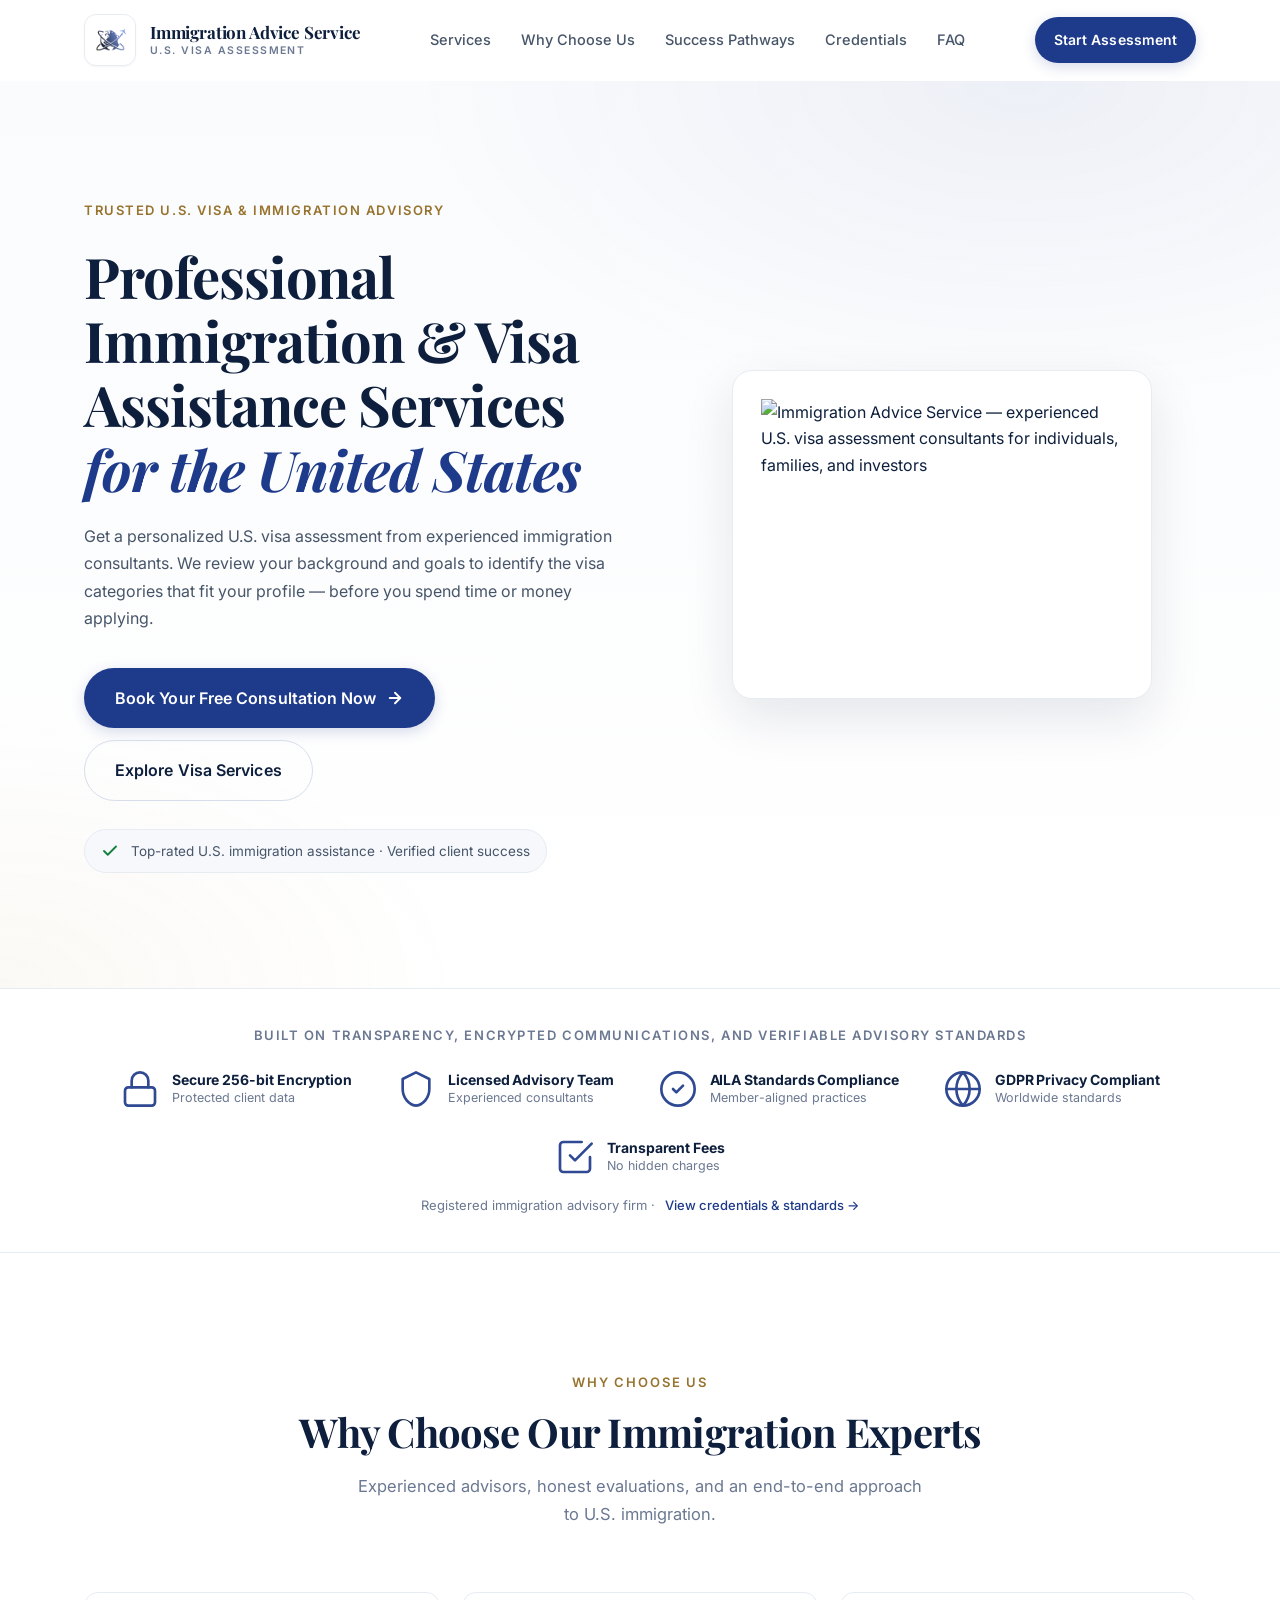
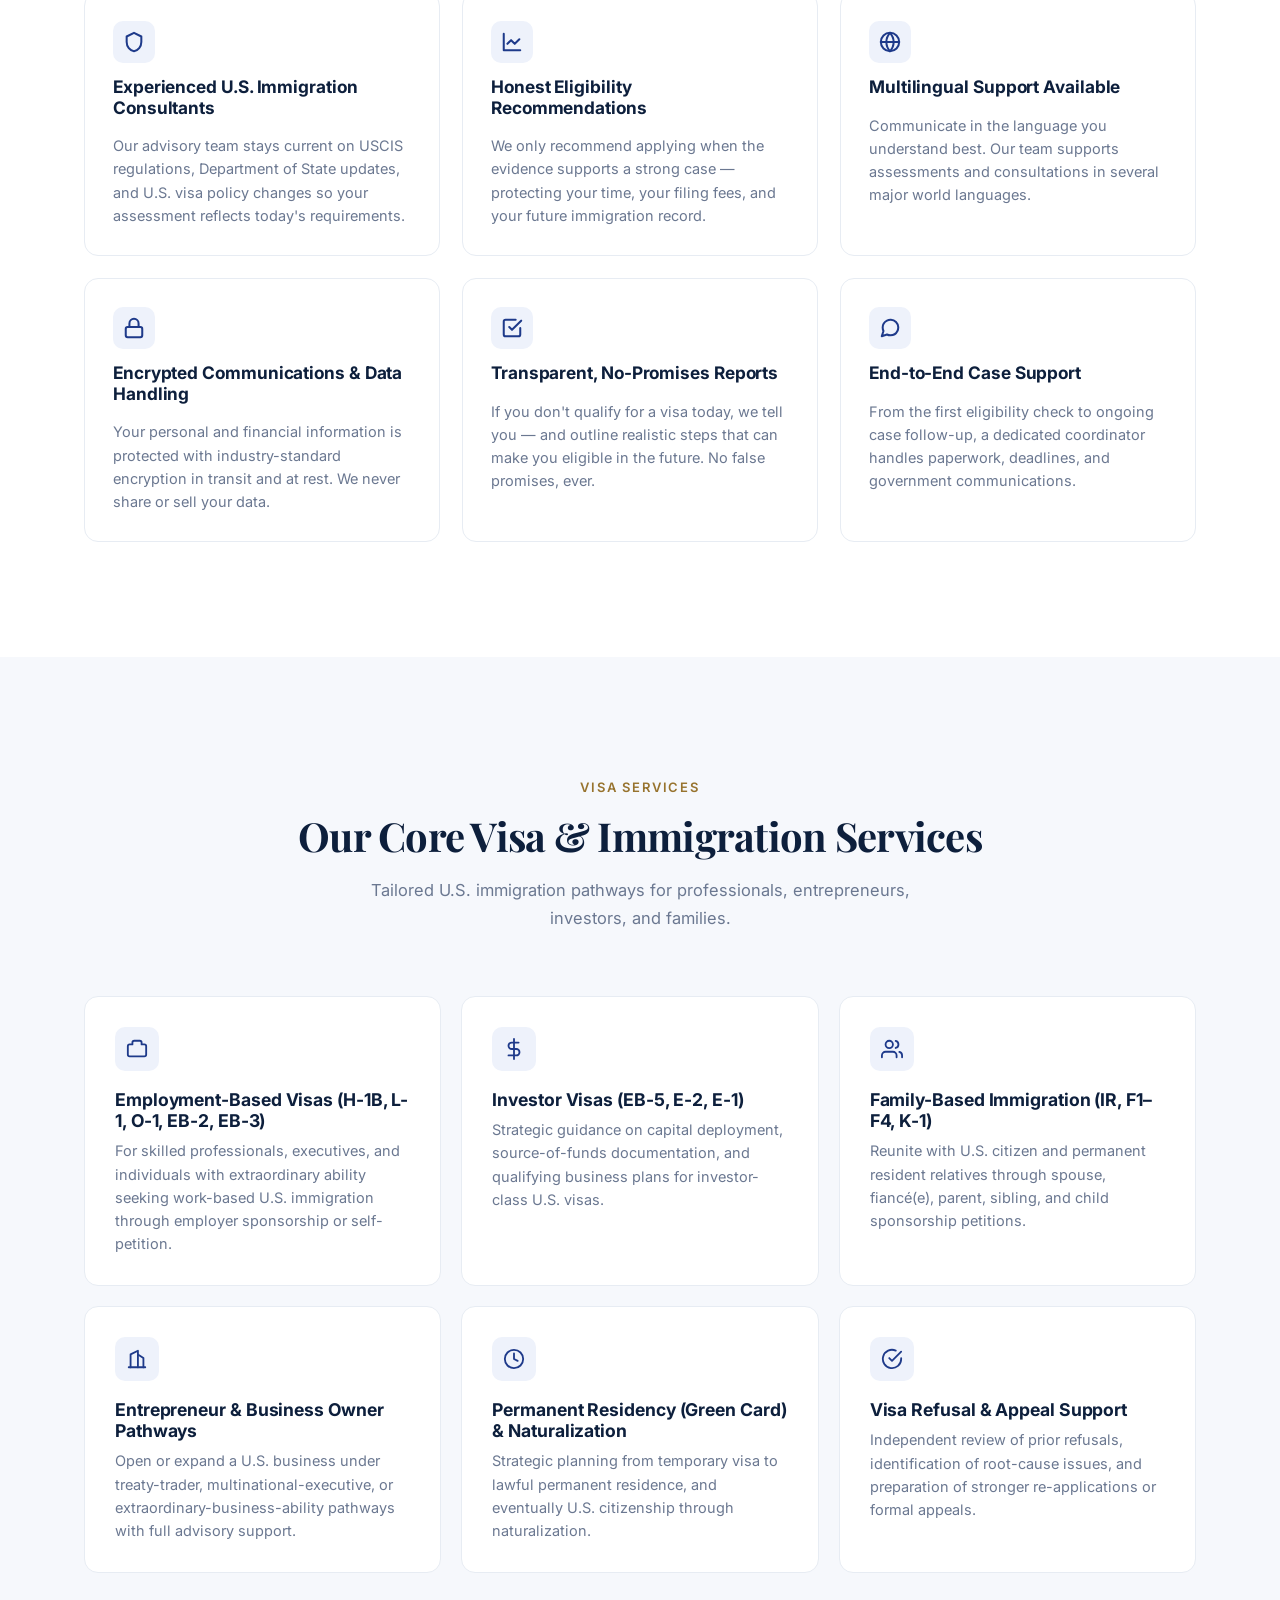
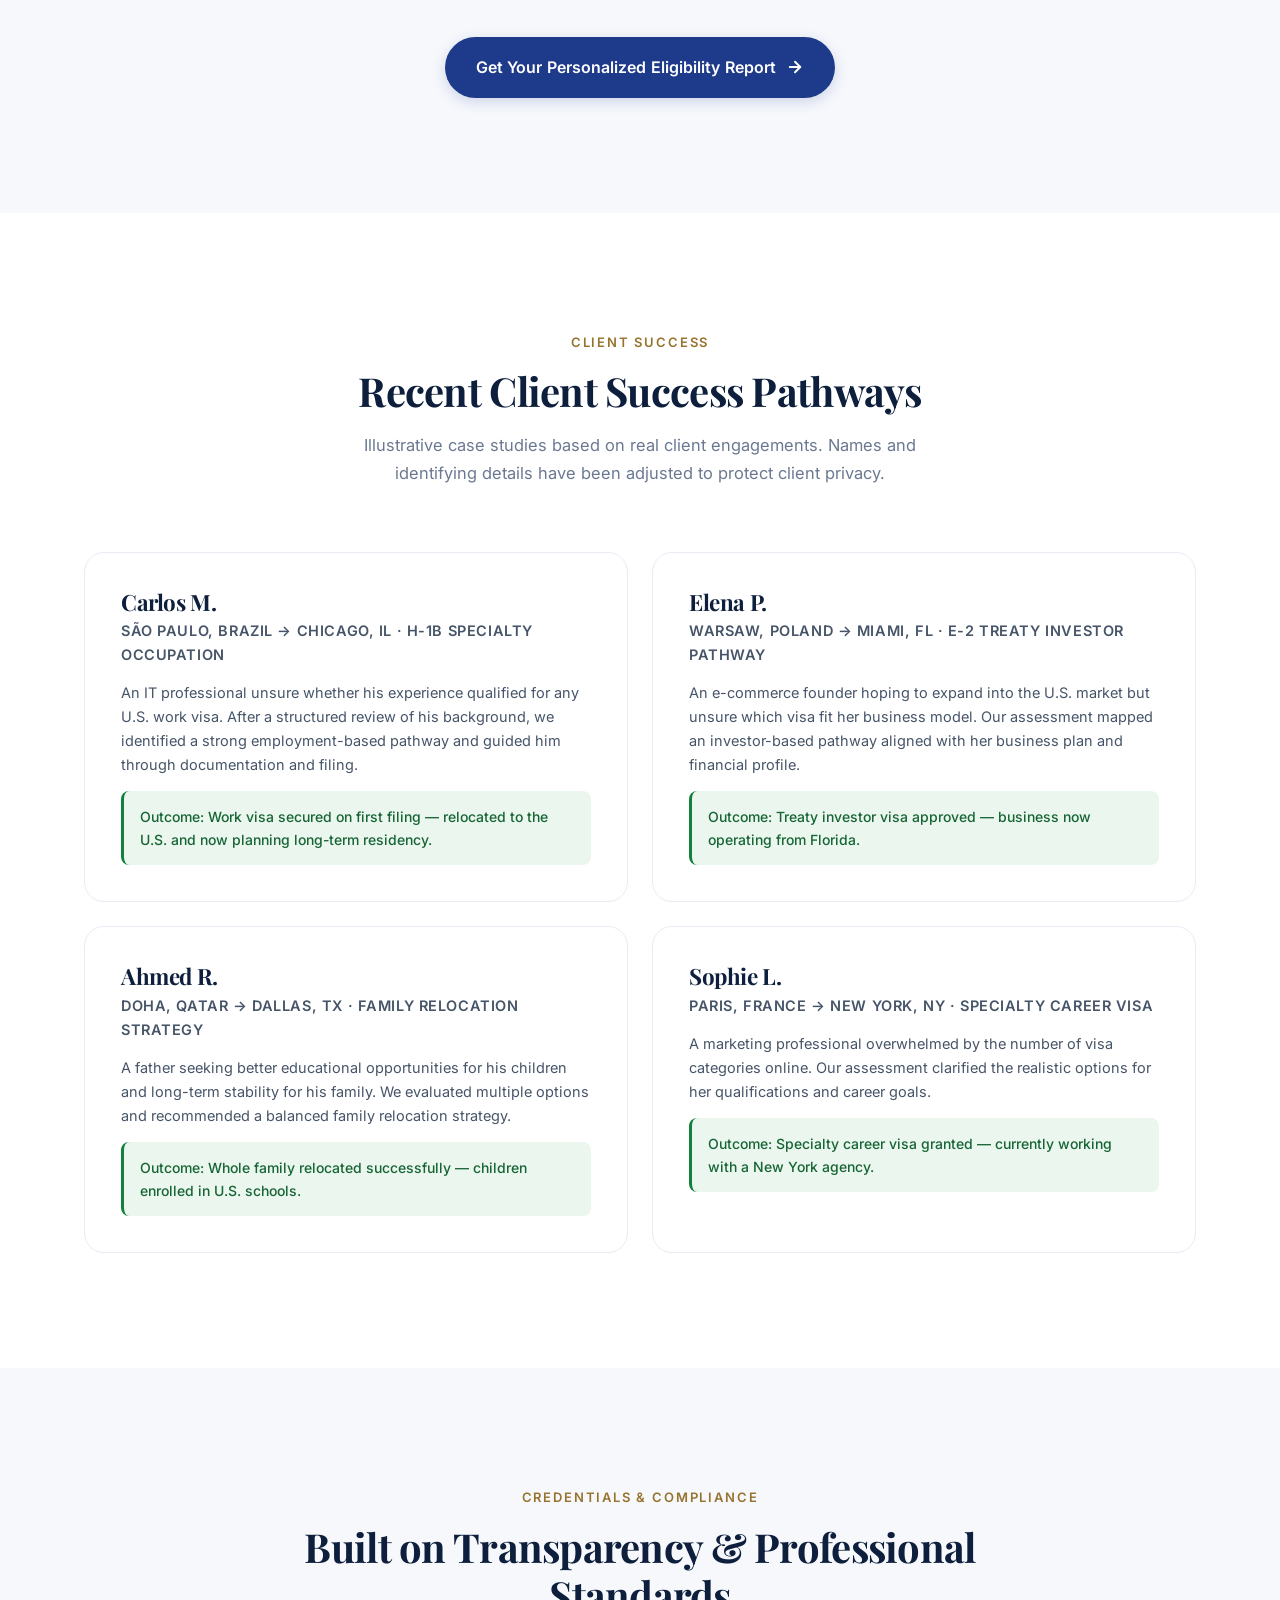
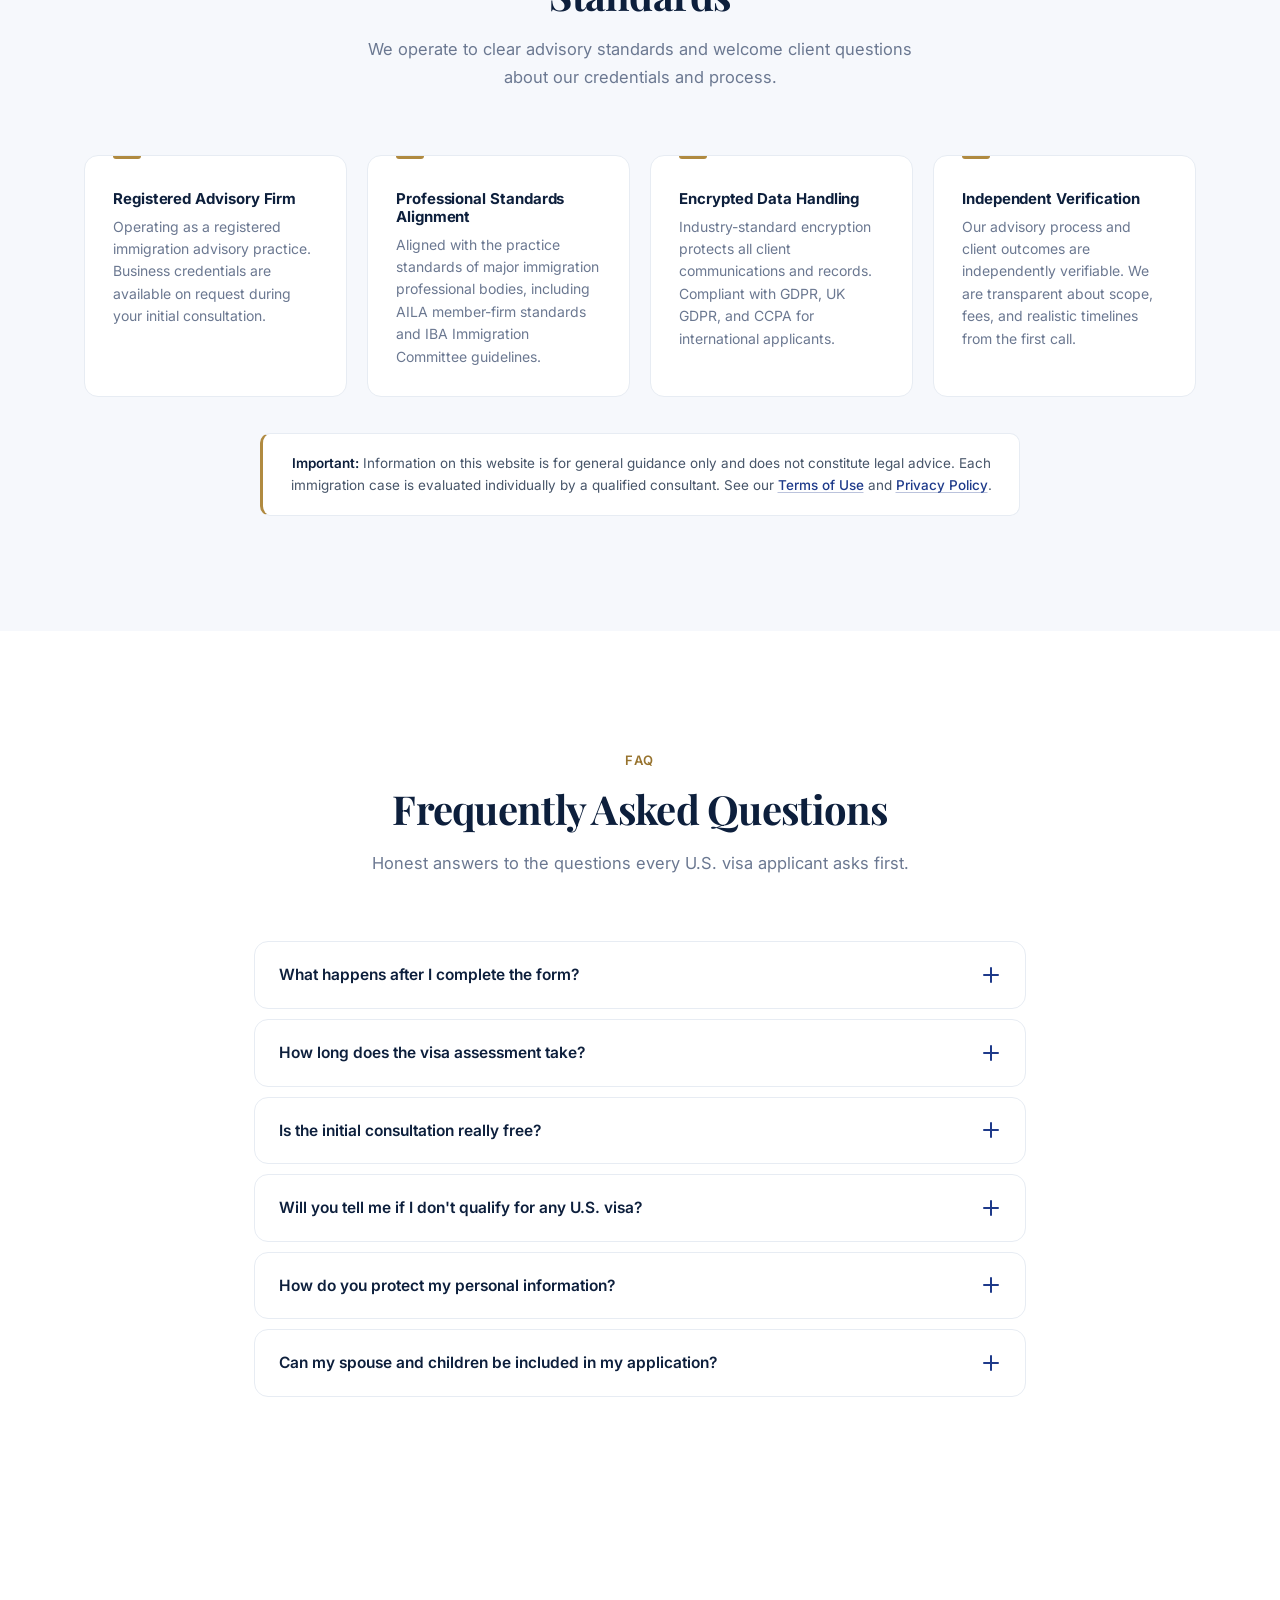
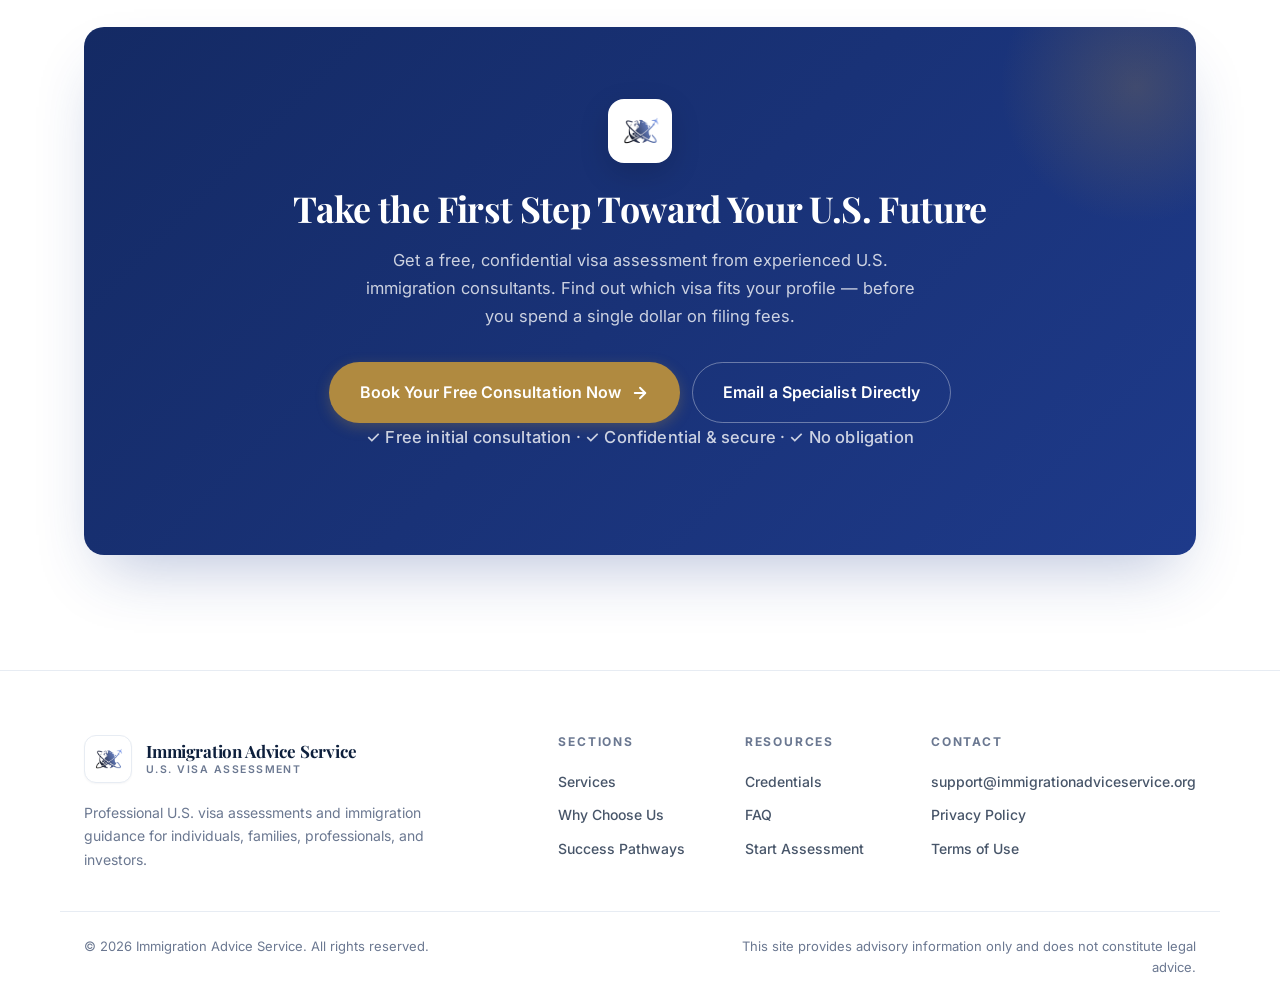
==== commit 03359577: "fix(hero): swap stretched logo.png for hero-immigration.webp placeholder with proper 4:3 dimensions" ====
--- a/index.html
+++ b/index.html
@@ -259,8 +259,8 @@
 
         <div class="hero-visual reveal">
           <img
-            src="logo.png"
-            width="420" height="420"
+            src="hero-immigration.webp"
+            width="1200" height="900"
             loading="eager" decoding="async" fetchpriority="high"
             alt="Immigration Advice Service — experienced U.S. visa assessment consultants for individuals, families, and investors"
             class="hero-image" />
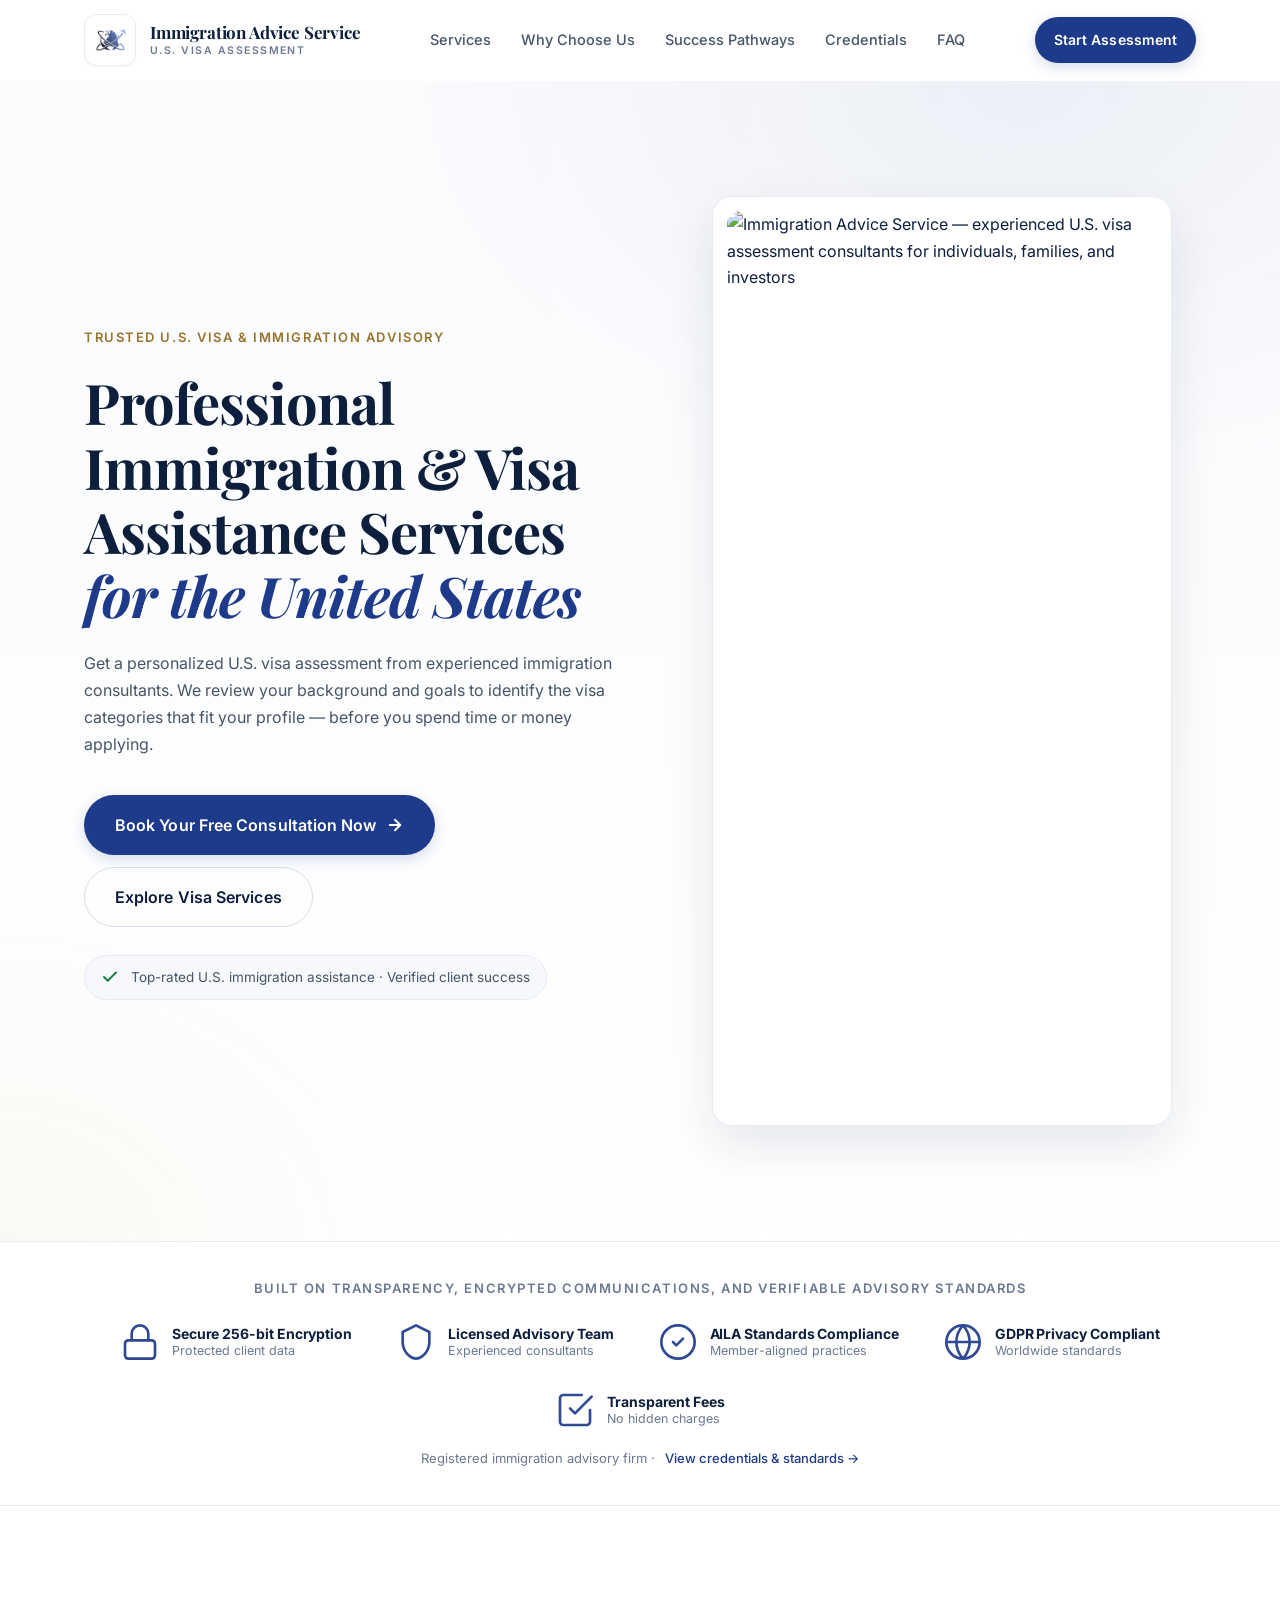
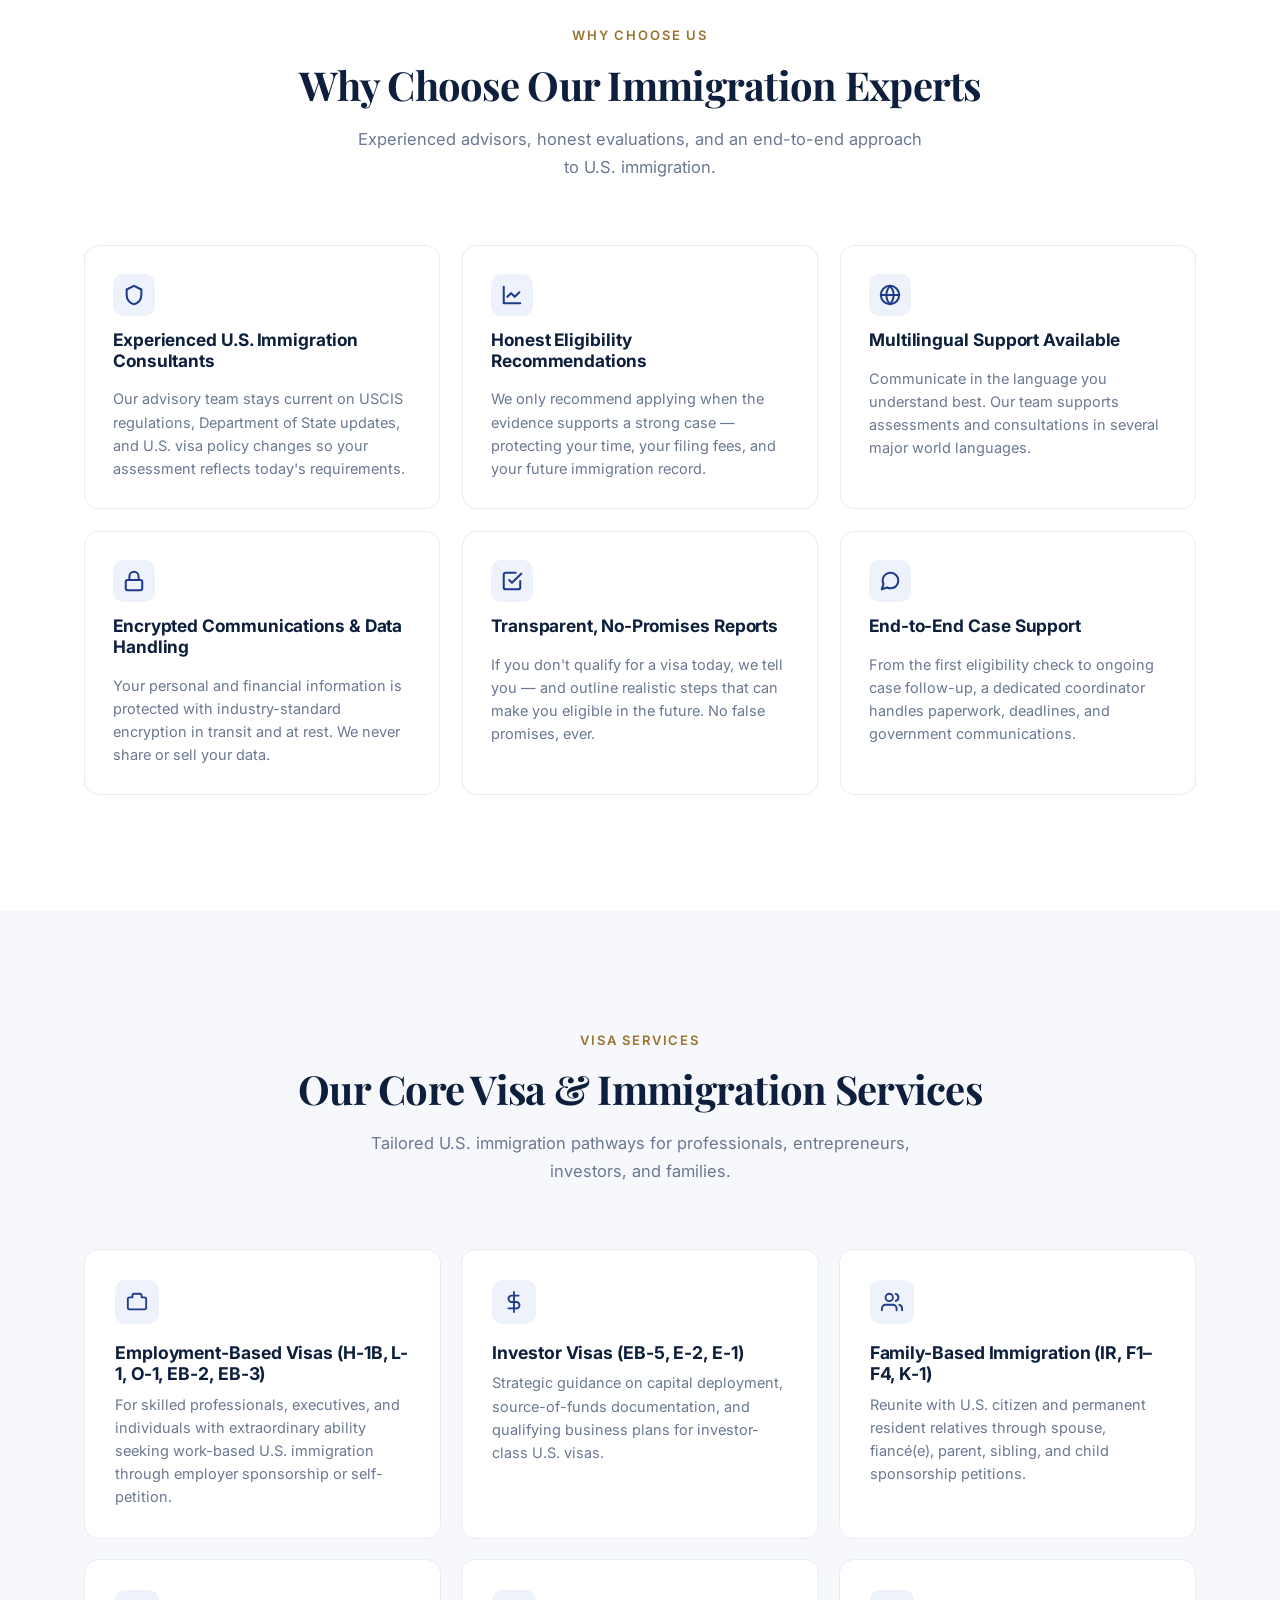
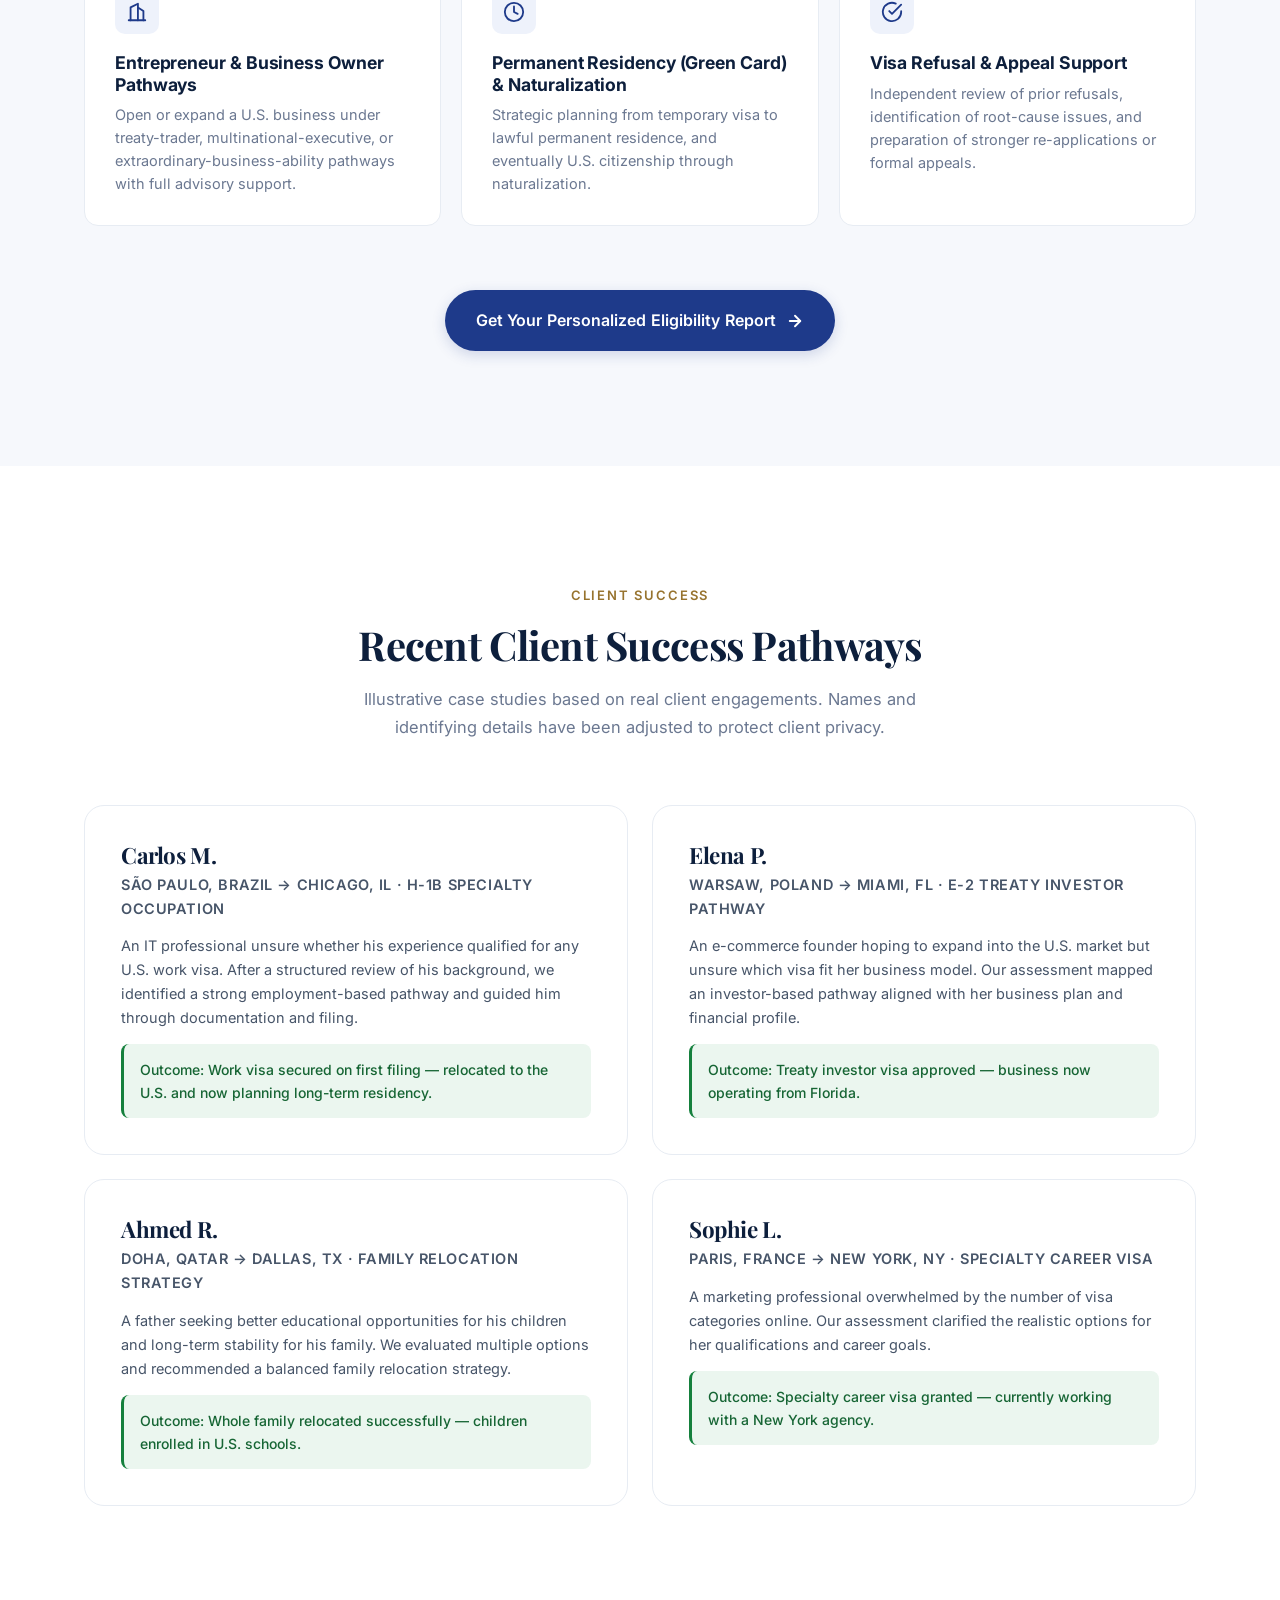
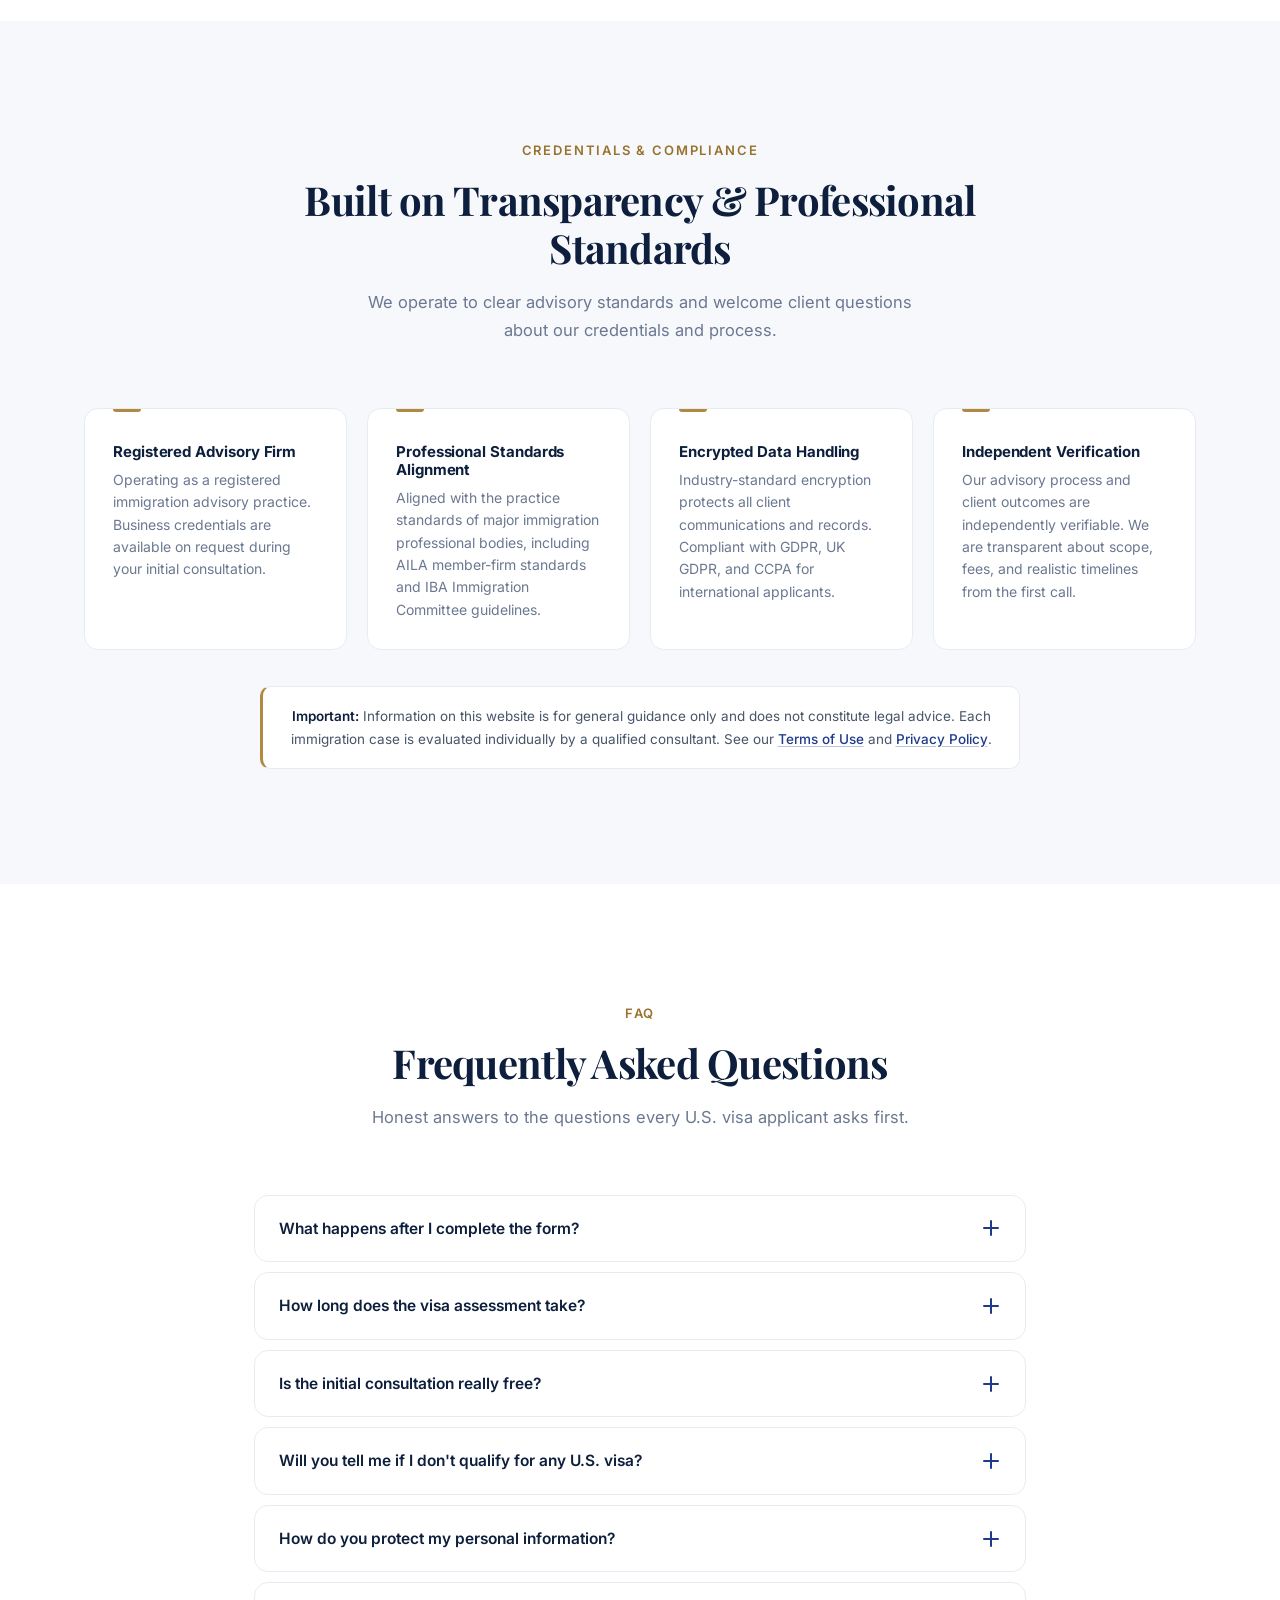
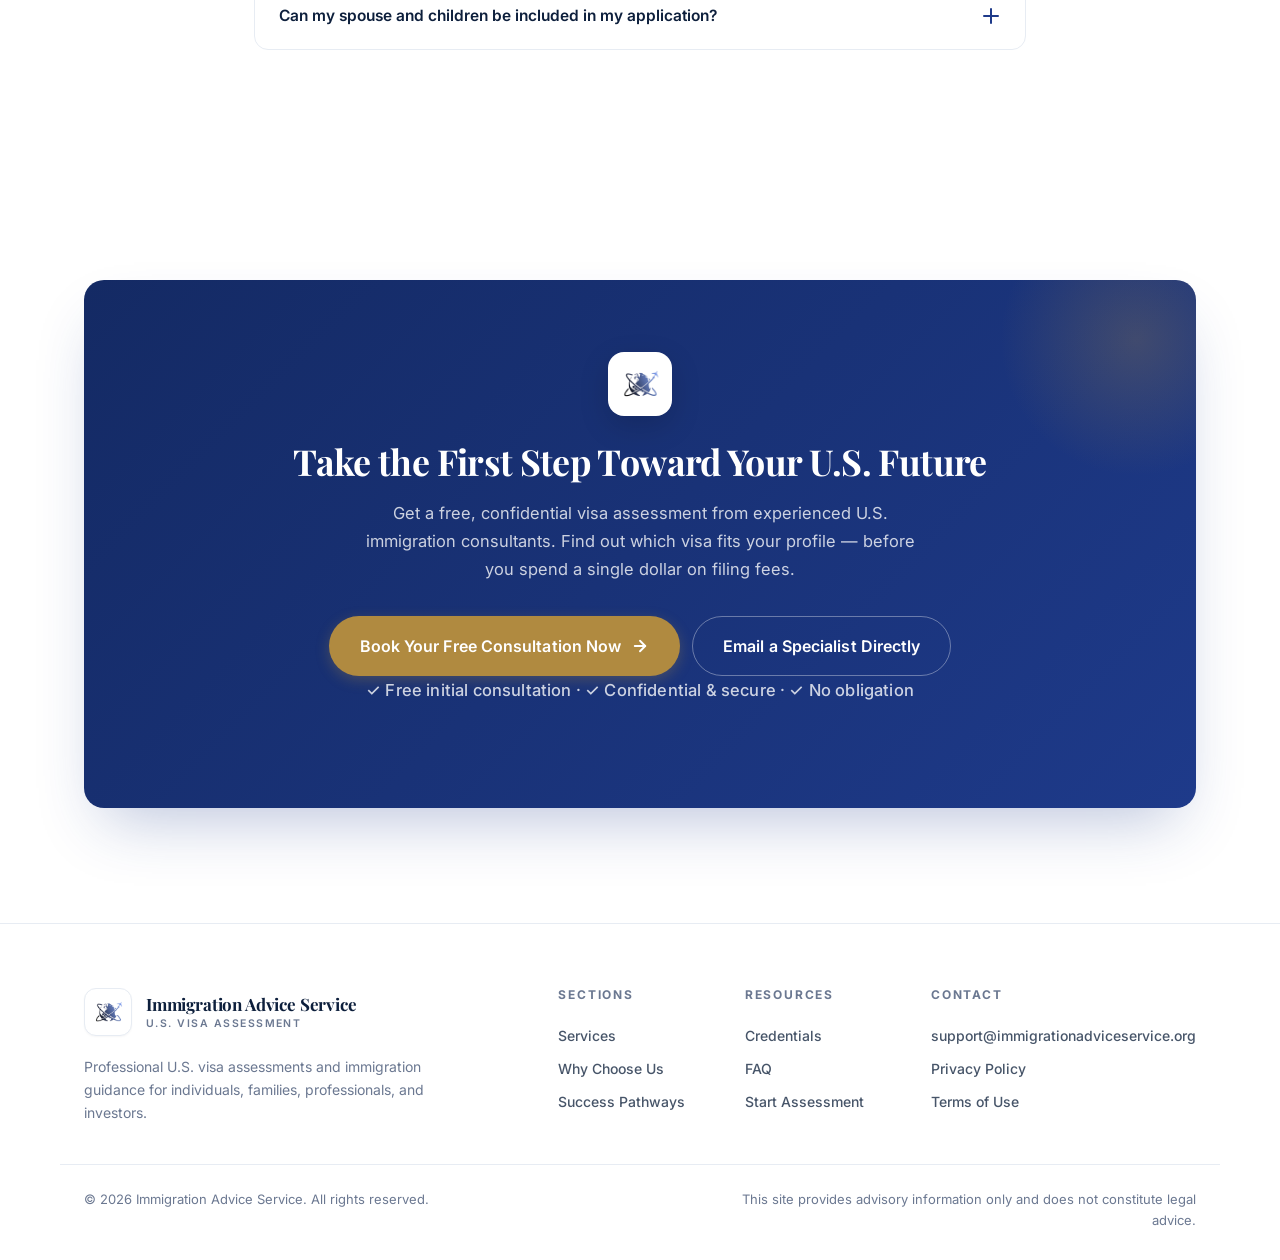
==== commit 1141aaef: "style(hero): wrap image in framed container with padding, centered max-width, inner rounded image" ====
--- a/index.html
+++ b/index.html
@@ -258,12 +258,14 @@
         </div>
 
         <div class="hero-visual reveal">
-          <img
-            src="hero-immigration.webp"
-            width="1200" height="900"
-            loading="eager" decoding="async" fetchpriority="high"
-            alt="Immigration Advice Service — experienced U.S. visa assessment consultants for individuals, families, and investors"
-            class="hero-image" />
+          <div class="hero-image-container">
+            <img
+              src="hero-immigration.webp"
+              width="1200" height="900"
+              loading="eager" decoding="async" fetchpriority="high"
+              alt="Immigration Advice Service — experienced U.S. visa assessment consultants for individuals, families, and investors"
+              class="hero-image" />
+          </div>
         </div>
       </div>
     </section>
--- a/styles.css
+++ b/styles.css
@@ -1224,19 +1224,34 @@
 }
 
 /* ---------- HERO IMAGE ---------- */
-.hero-image {
+/* קונטיינר ממוסגר — לא תופס רוחב מלא, ממורכז עם פדינג כמו פוטו-פריים */
+.hero-image-container {
   width: 100%;
-  max-width: 420px;
-  height: auto;
-  padding: 28px;
-  background: #fff;
+  max-width: 460px;
+  margin: 0 auto;            /* ממורכז ב-hero-visual */
+  padding: 14px;             /* מסגרת לבנה סביב התמונה */
+  background-color: #fff;
   border: 1px solid var(--border);
   border-radius: var(--radius-lg);
   box-shadow: var(--shadow-lg);
-  object-fit: contain;
-  transition: transform .5s var(--ease-out);
-}
-.hero-image:hover { transform: translateY(-4px); }
+  transition: transform 0.4s var(--ease-out), box-shadow 0.4s var(--ease-out);
+}
+
+/* אפקט ריחוף מעודן */
+.hero-image-container:hover {
+  transform: translateY(-6px);
+  box-shadow: 0 24px 48px rgba(13, 31, 60, 0.12);
+}
+
+/* התמונה עצמה — ריבוע מושלם עם פינות מעוגלות בתוך המסגרת */
+.hero-image {
+  width: 100%;
+  aspect-ratio: 1 / 1;        /* ריבוע נקי לא תלוי בממדי המקור */
+  object-fit: cover;          /* מילוי מלא בלי מתיחה */
+  object-position: center center;
+  border-radius: calc(var(--radius-lg) - 6px); /* מעט קטן יותר משל הקונטיינר */
+  display: block;
+}
 
 /* ---------- TRUST STRIP ---------- */
 .trust-strip {
@@ -1410,14 +1425,14 @@
 @media (max-width: 1024px) {
   .credentials-grid { grid-template-columns: repeat(2, 1fr); }
   .trust-badges { gap: 22px 32px; }
-  .hero-image { max-width: 340px; padding: 22px; }
+  .hero-image-container { max-width: 400px; padding: 12px; }
 }
 
 @media (max-width: 640px) {
   .hero-rating { font-size: 12.5px; padding: 8px 14px; }
   .hero-rating strong { font-size: 14px; }
   .hero-rating strong::before { font-size: 11px; }
-  .hero-image { max-width: 260px; padding: 18px; }
+  .hero-image-container { max-width: 320px; padding: 10px; }
 
   .trust-strip { padding: 28px 0; }
   .trust-badges { gap: 18px 28px; }
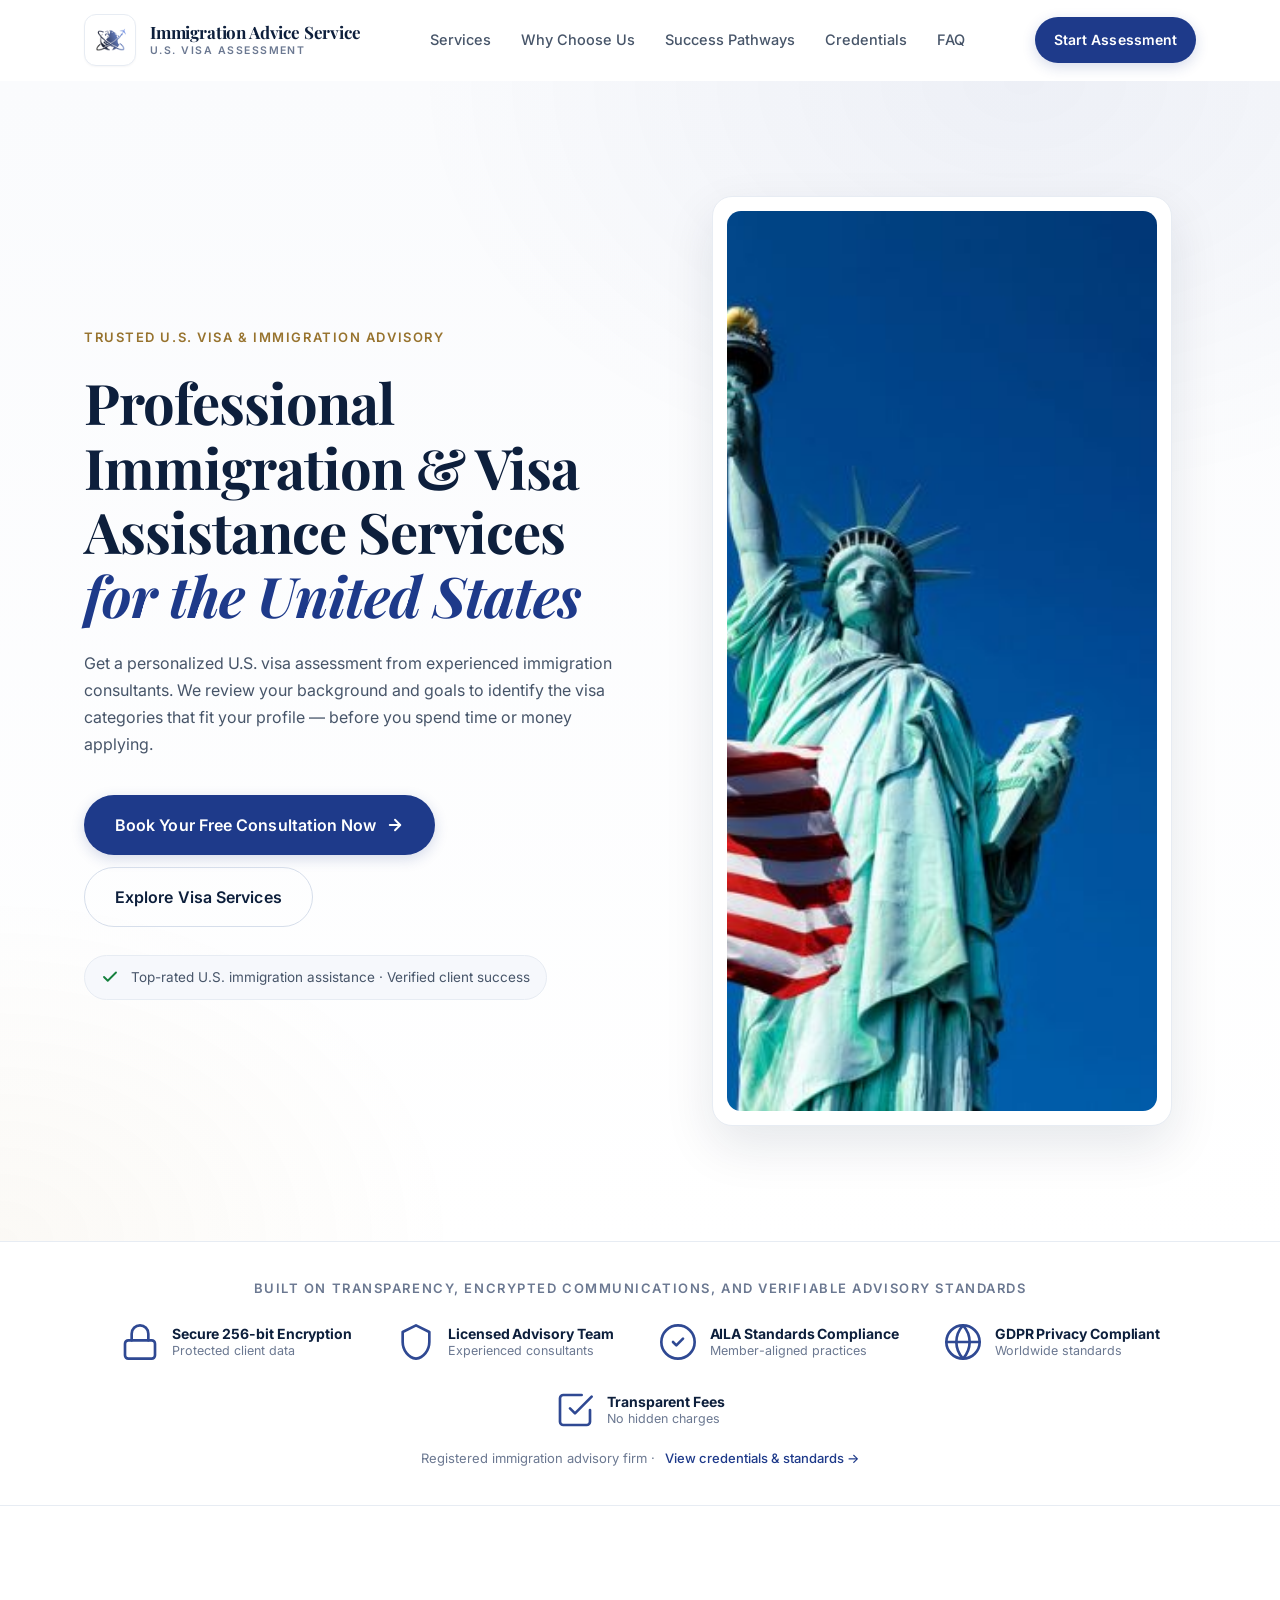
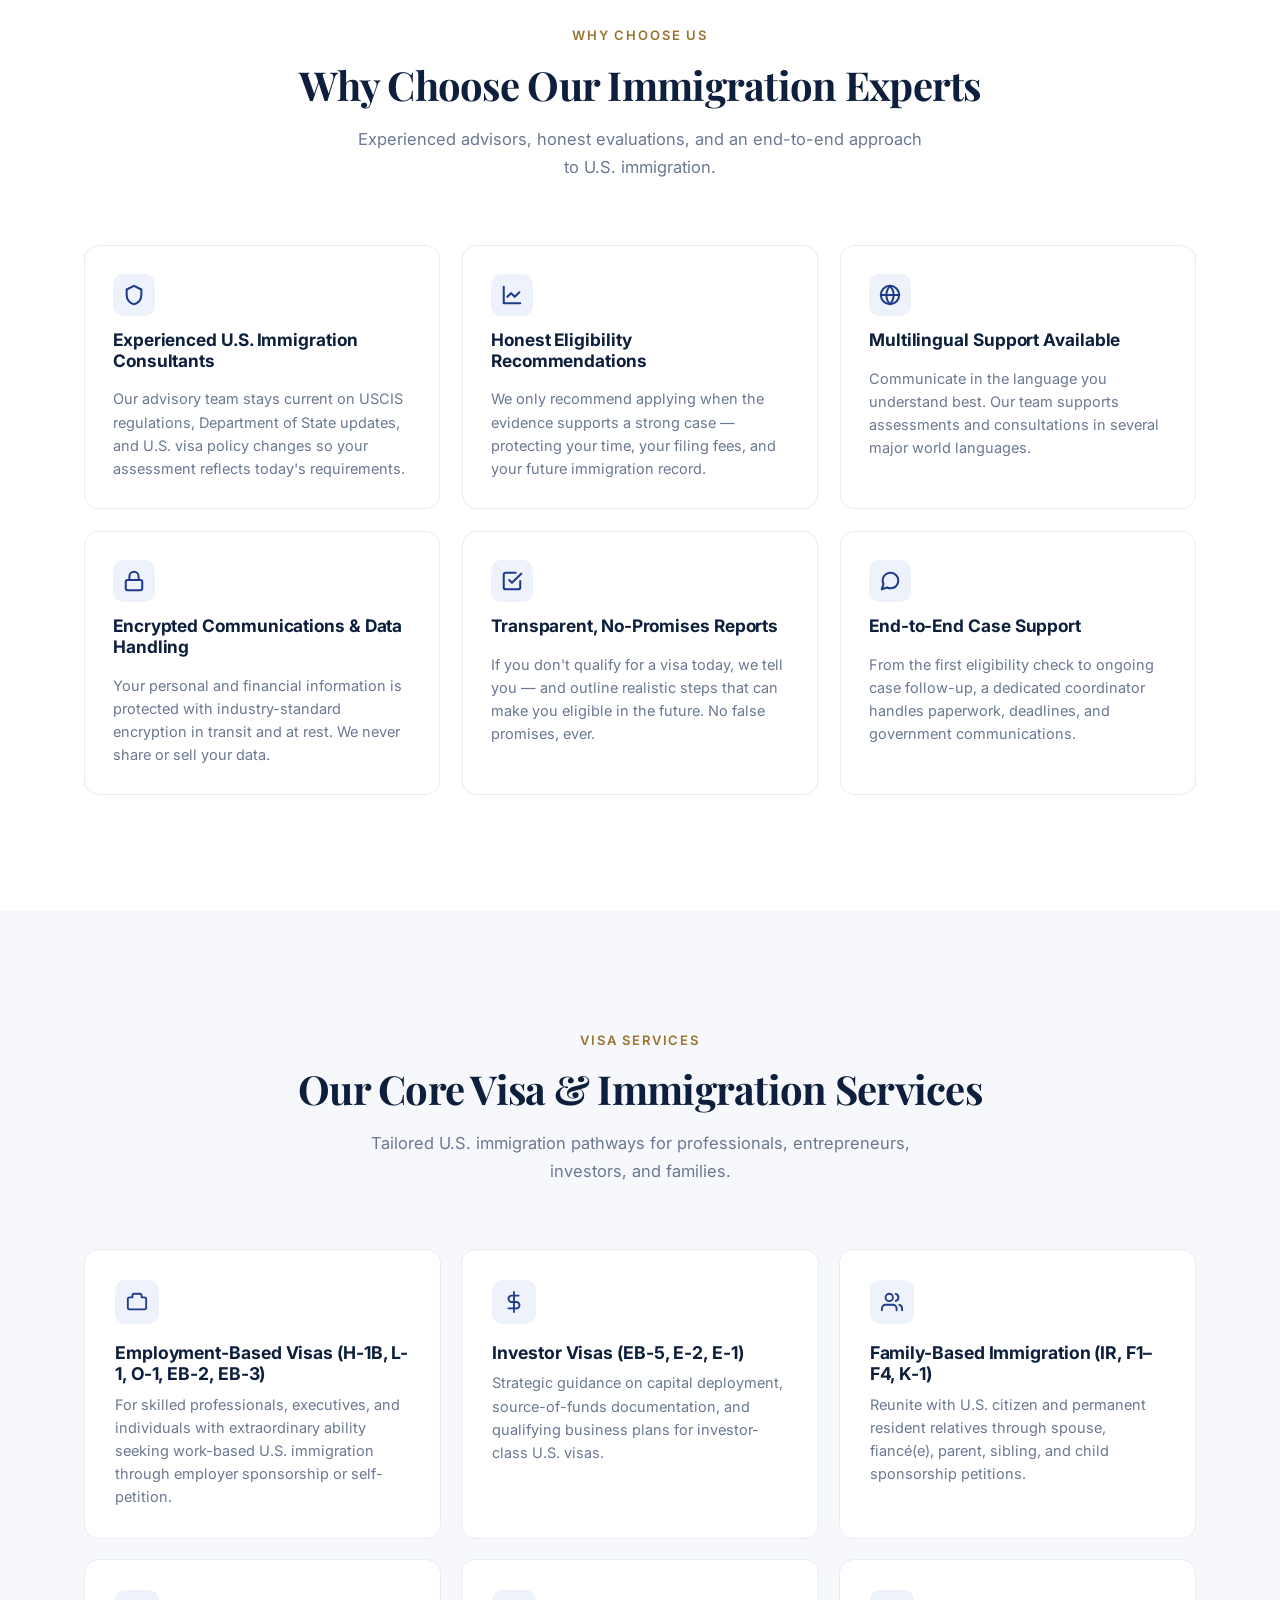
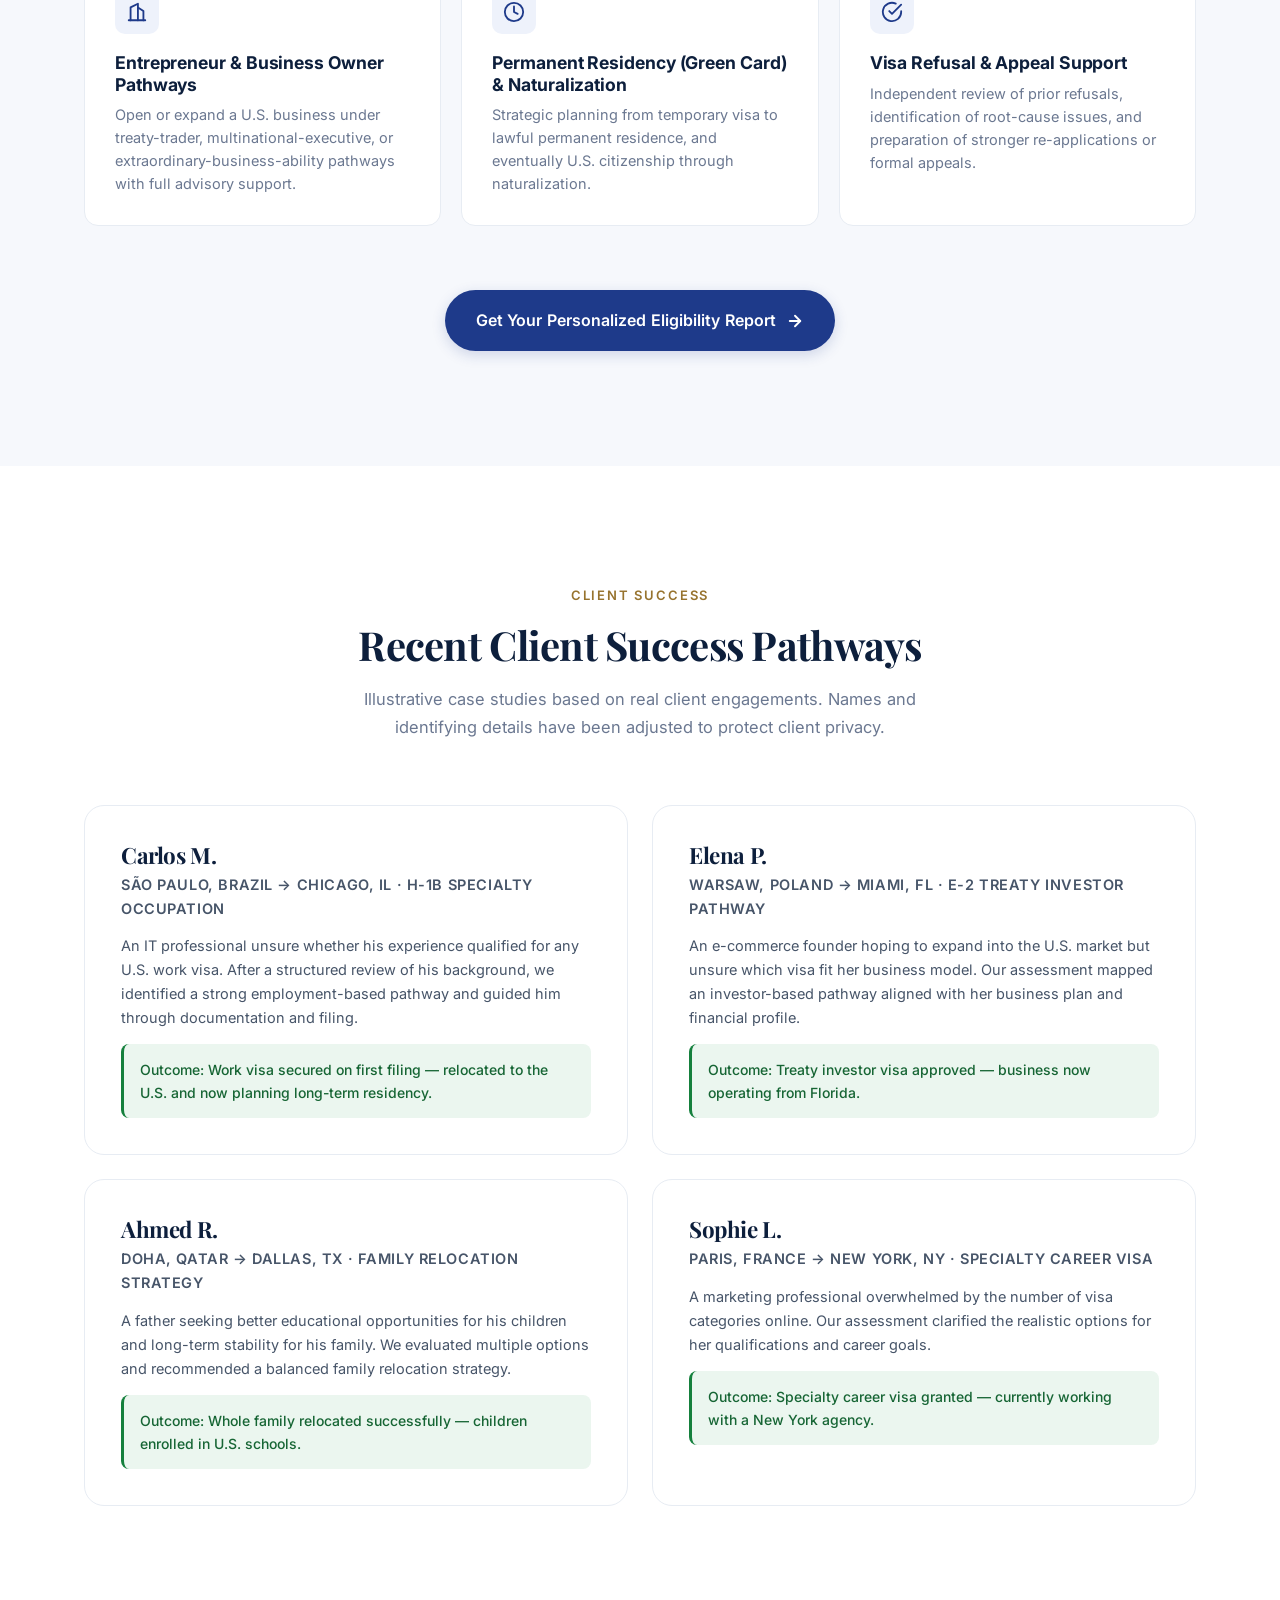
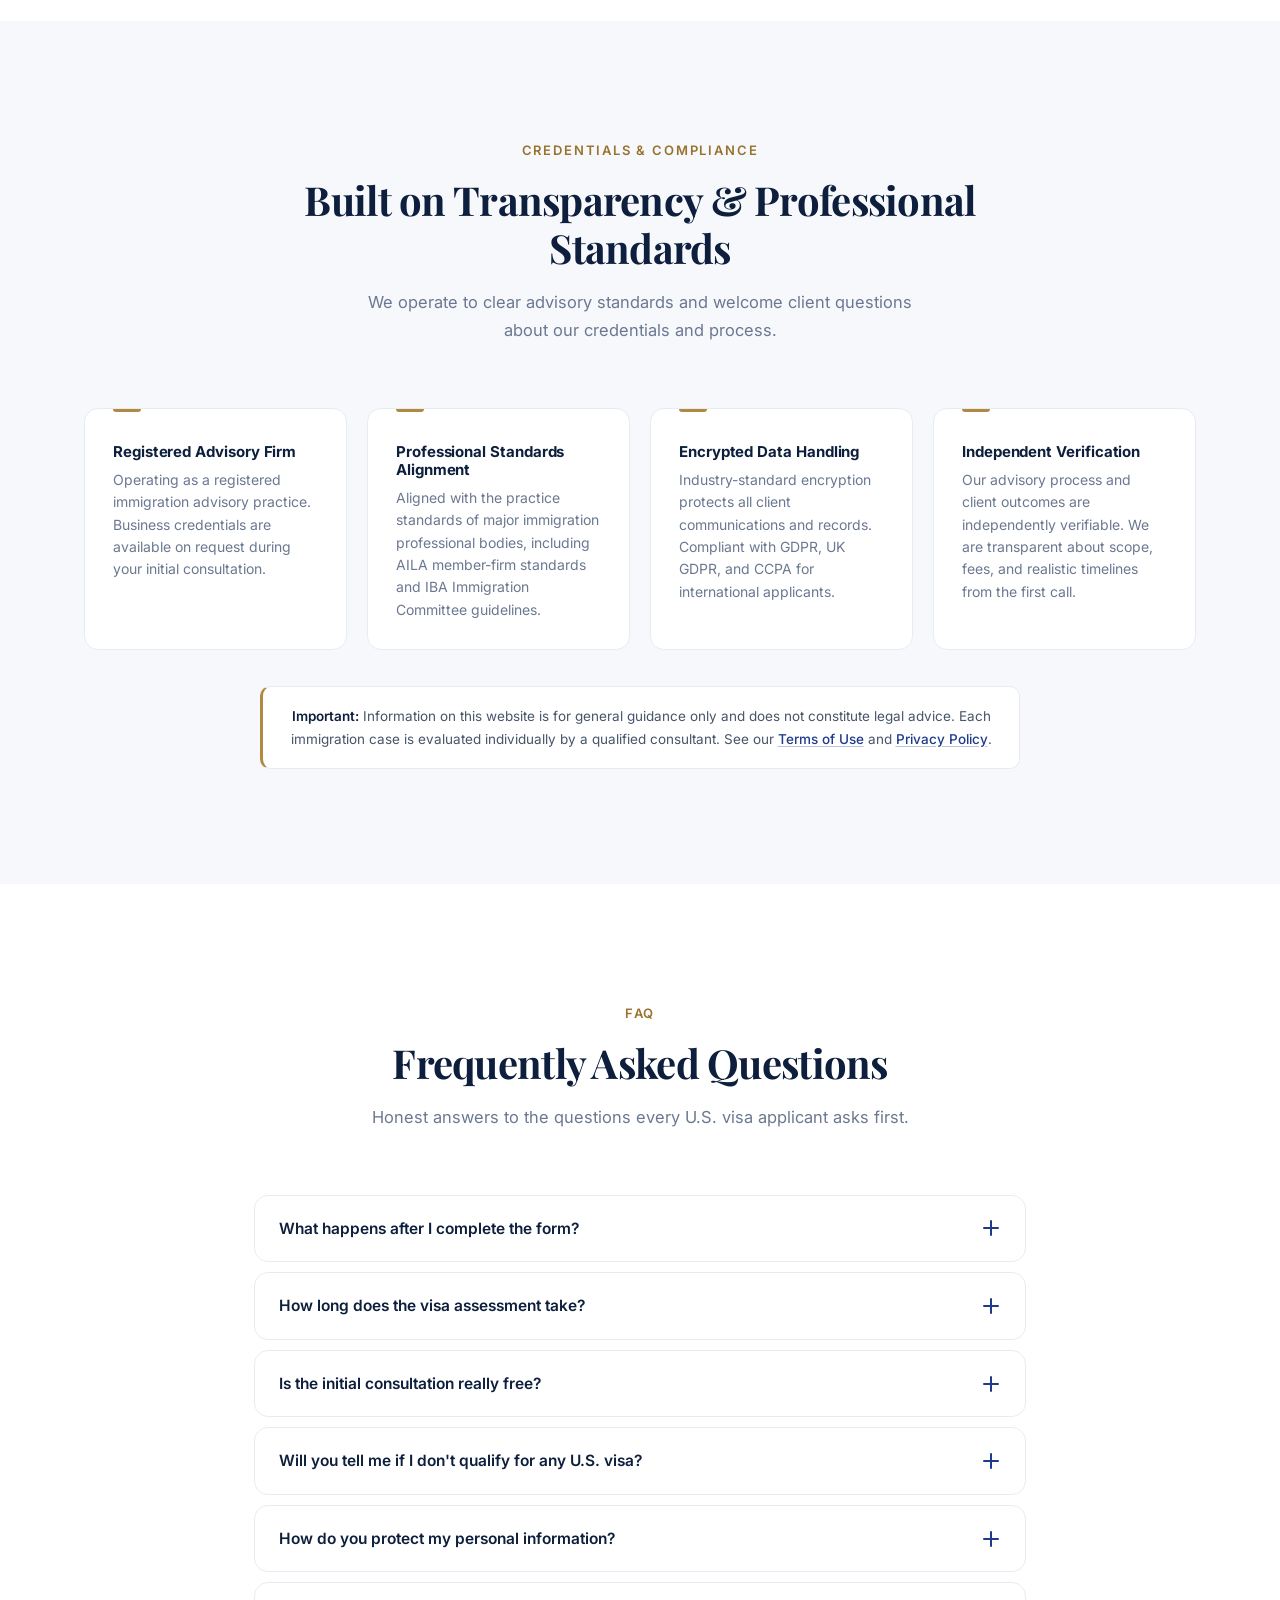
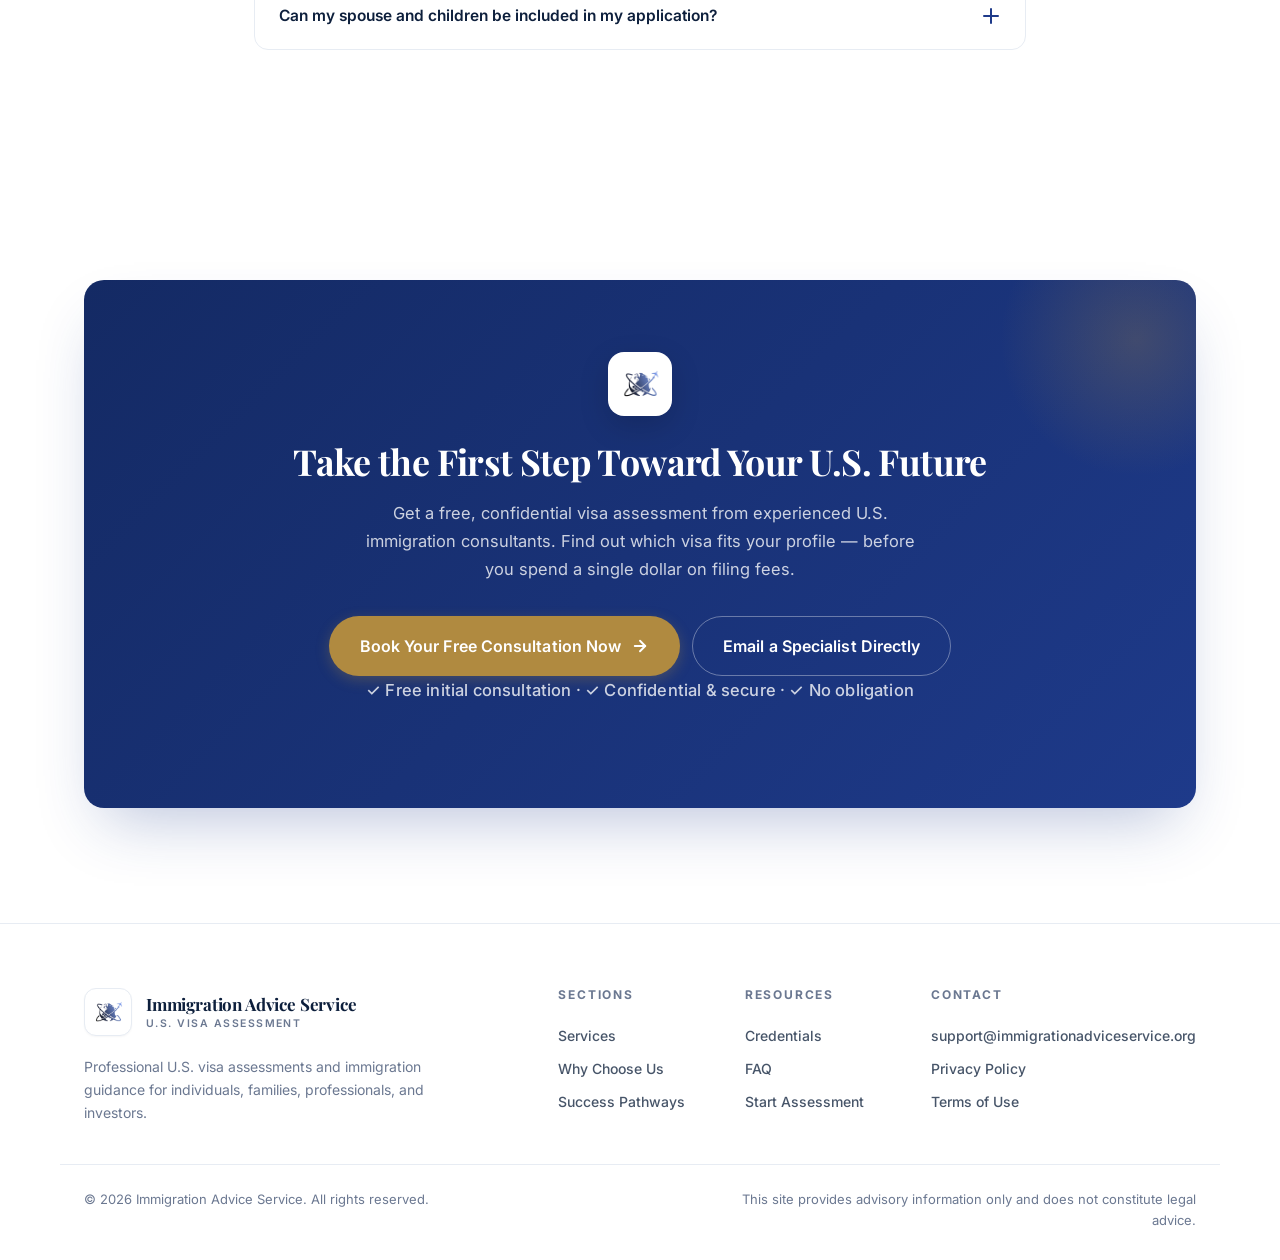
==== commit 3af24fe6: "fix(hero): correct extension to .jpg matching actual JPEG content (MIME type alignment)" ====
--- a/index.html
+++ b/index.html
@@ -260,7 +260,7 @@
         <div class="hero-visual reveal">
           <div class="hero-image-container">
             <img
-              src="hero-immigration.webp"
+              src="hero-immigration.jpg"
               width="1200" height="900"
               loading="eager" decoding="async" fetchpriority="high"
               alt="Immigration Advice Service — experienced U.S. visa assessment consultants for individuals, families, and investors"
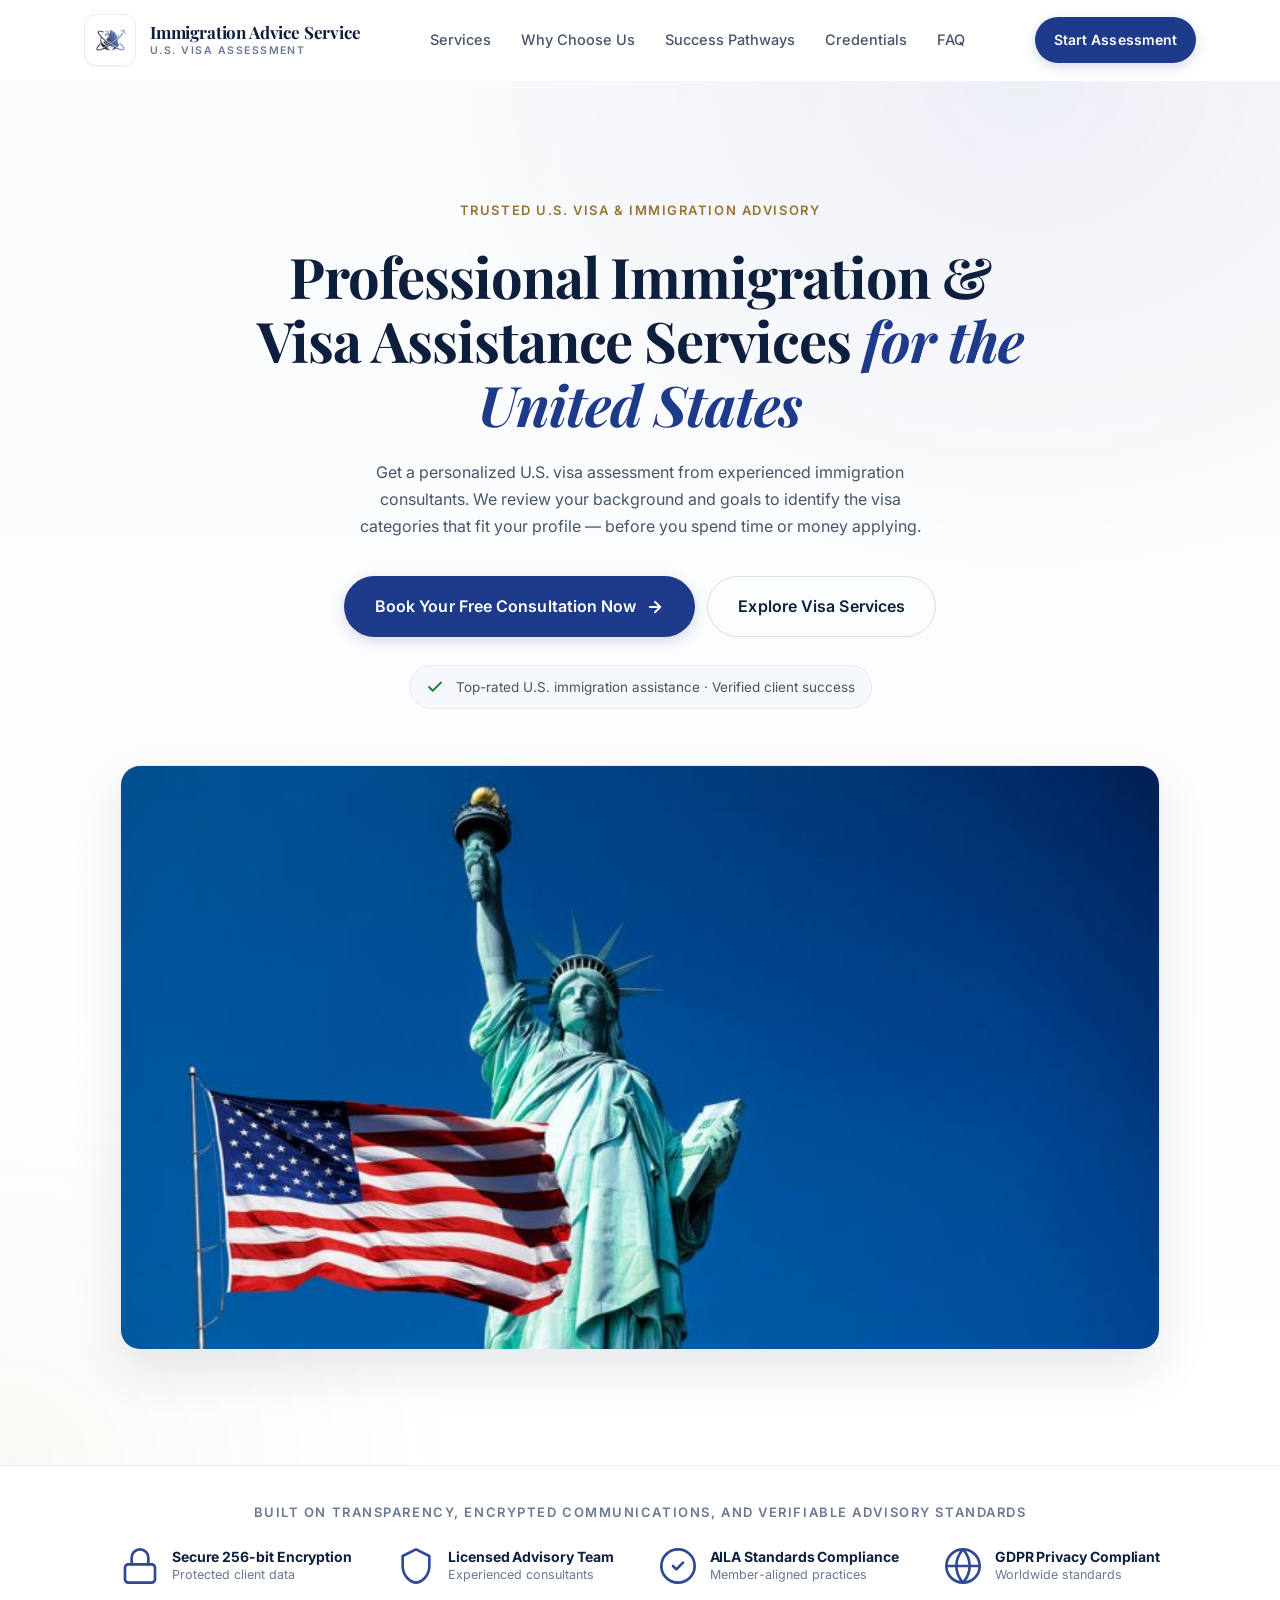
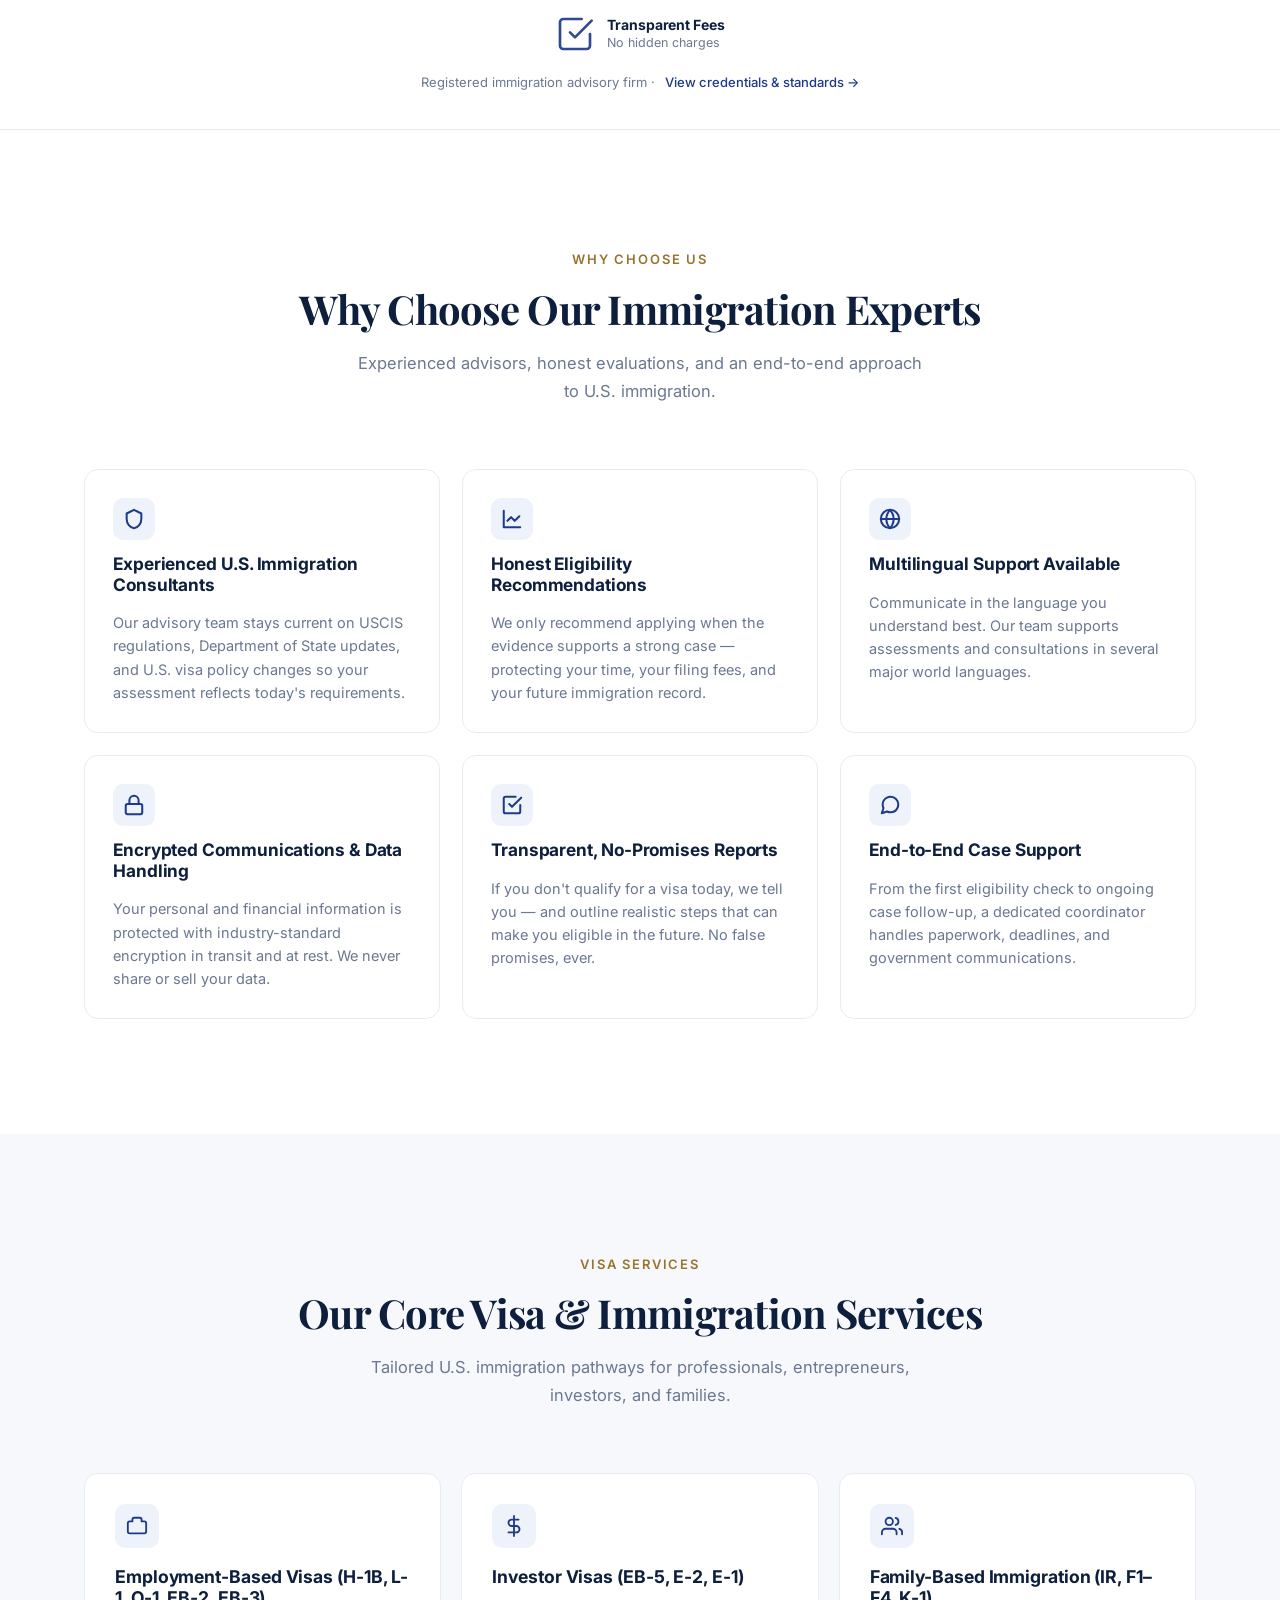
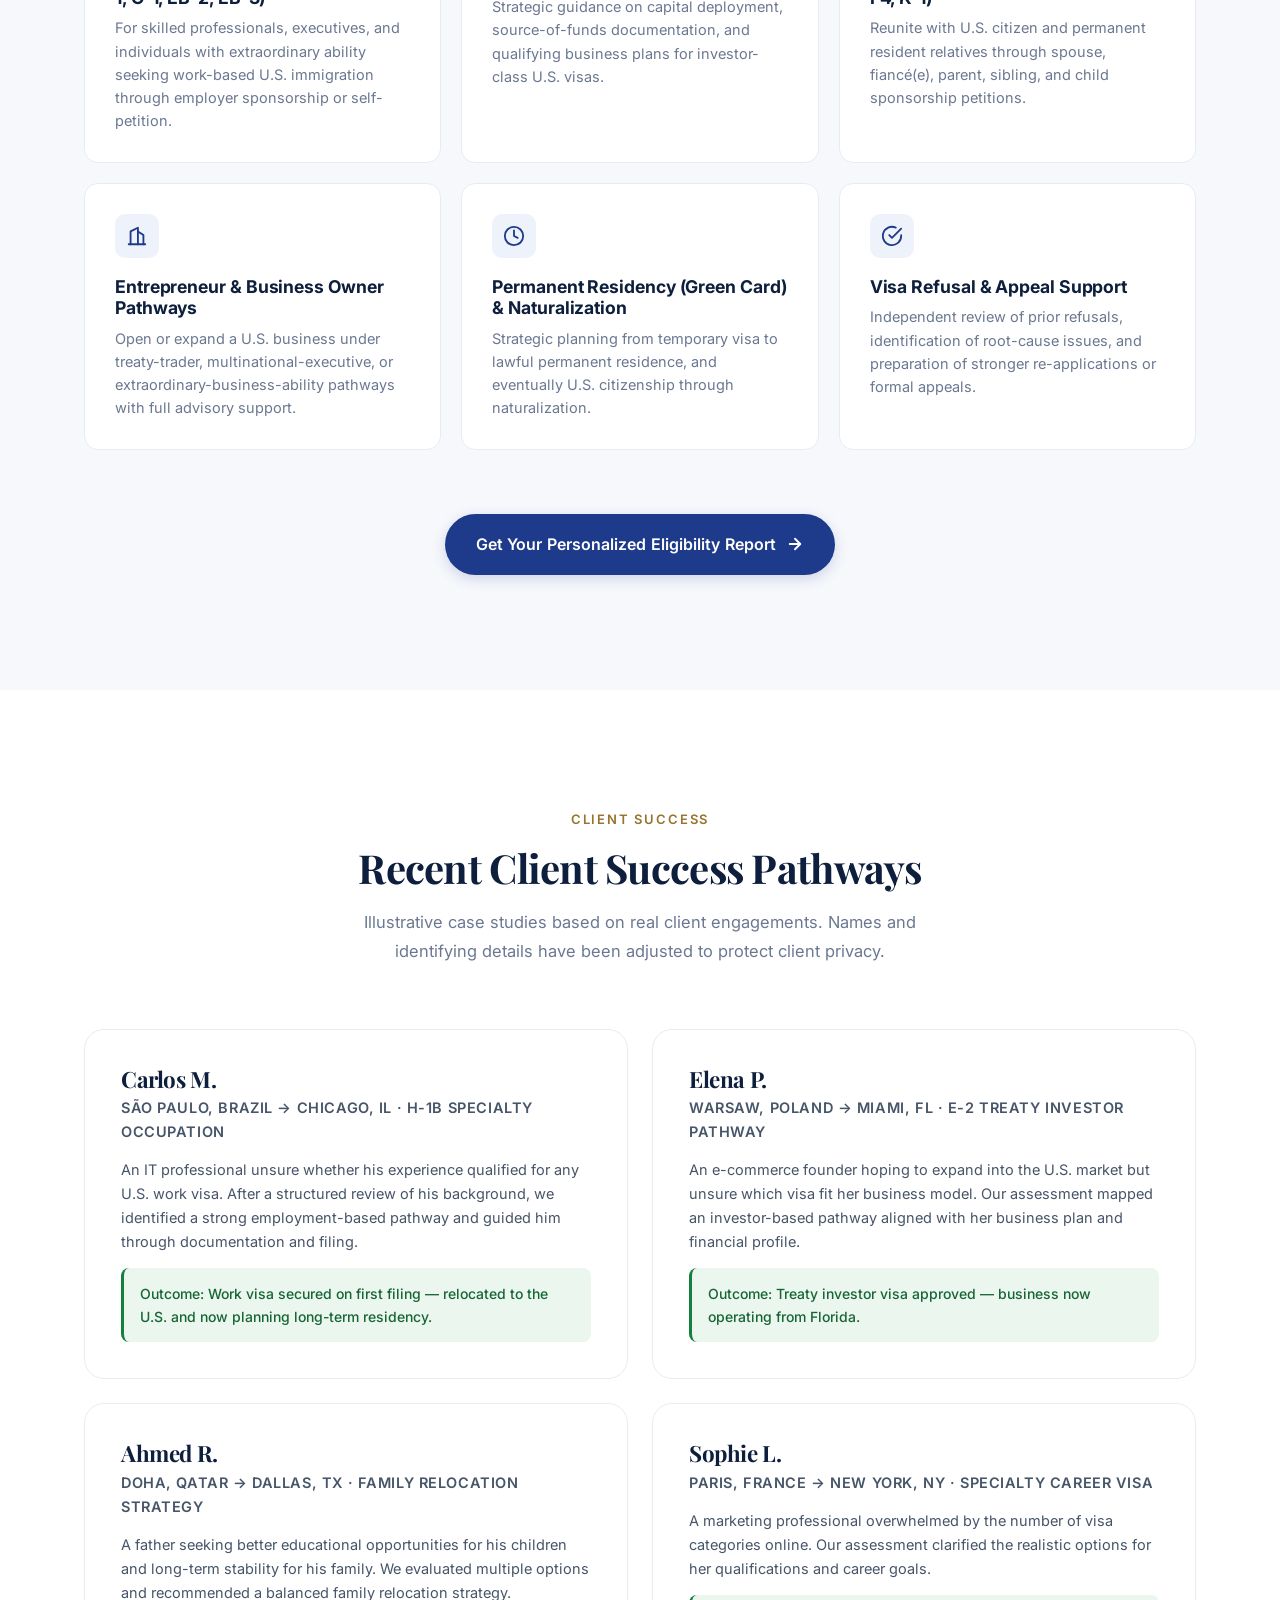
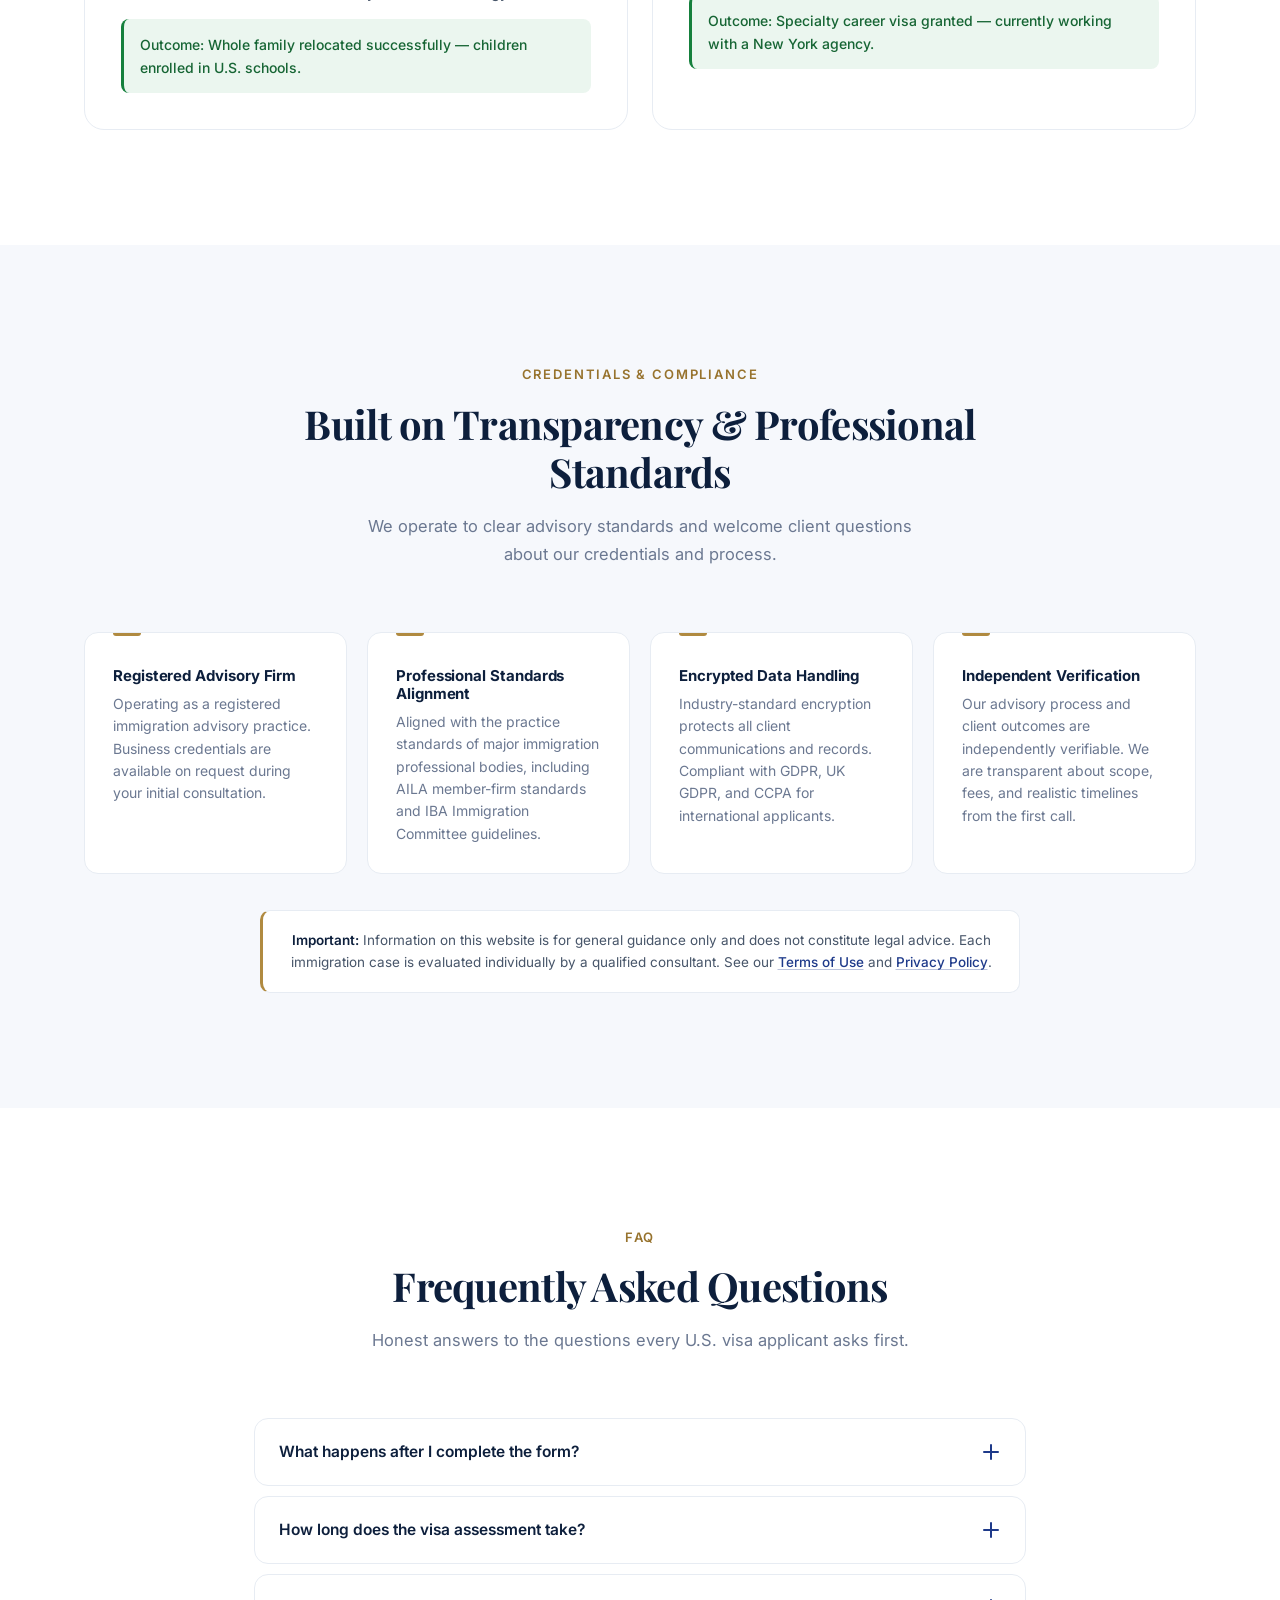
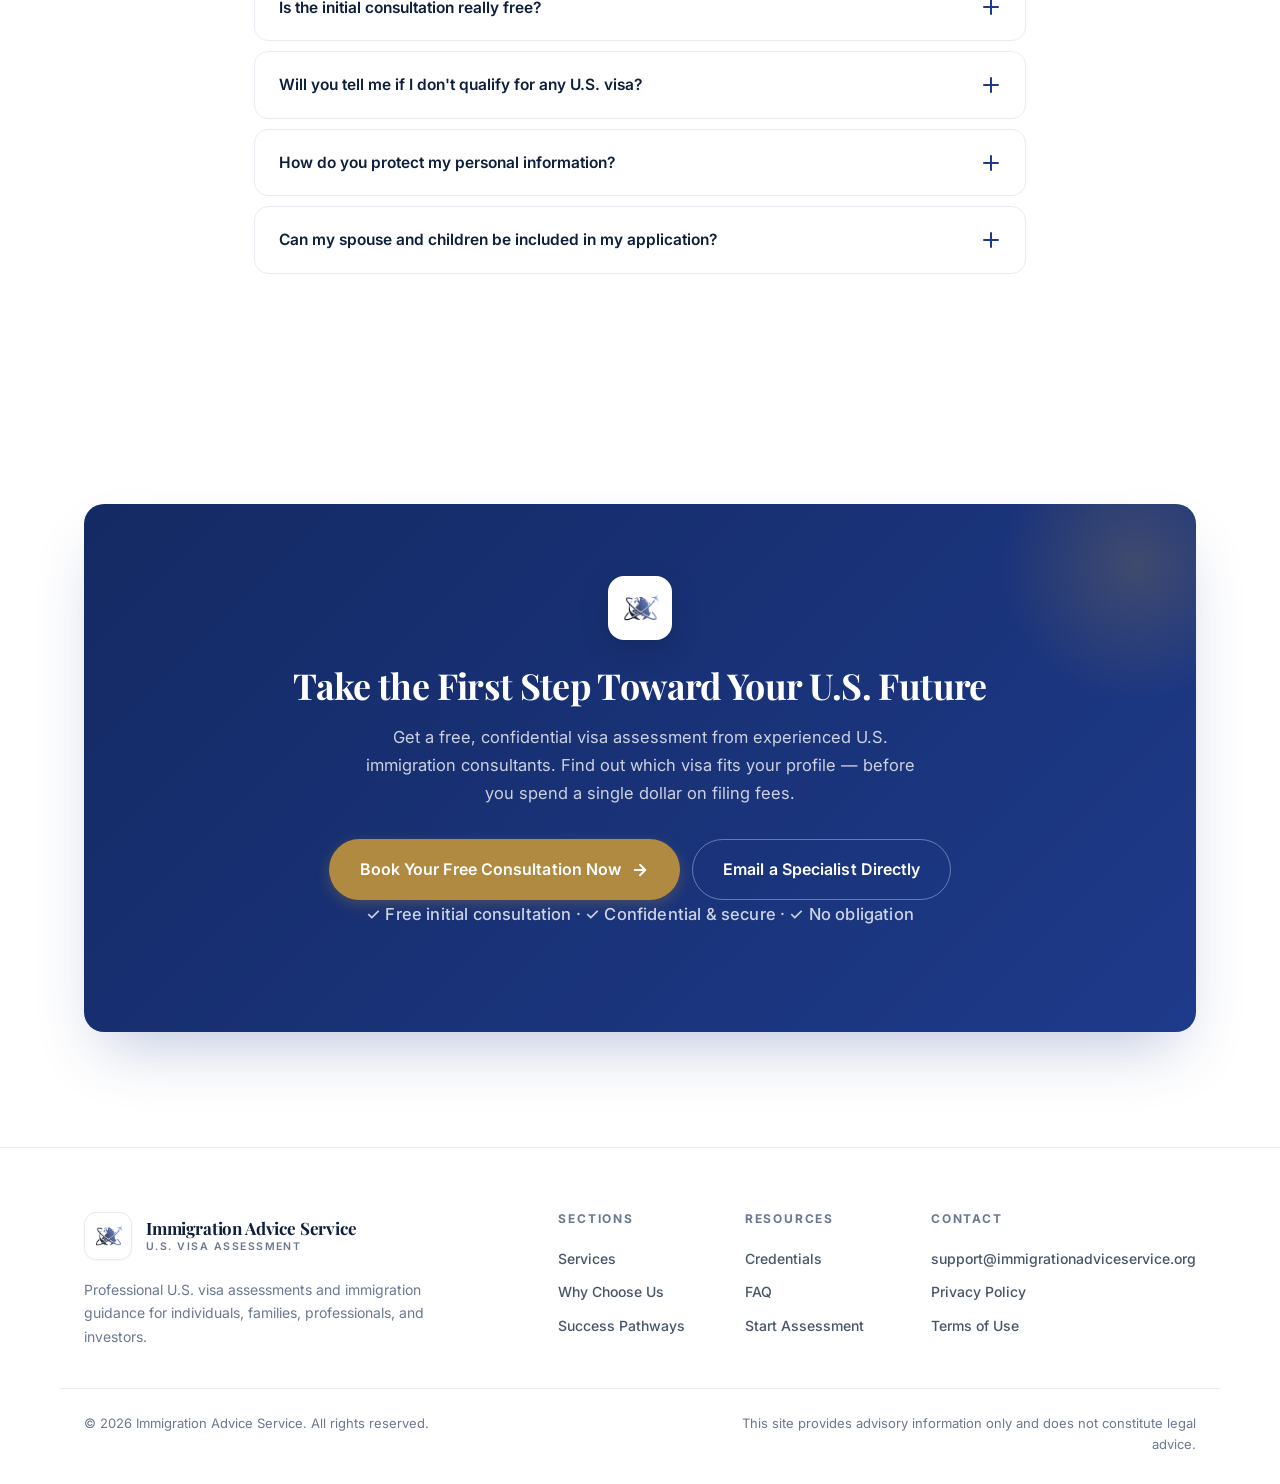
==== commit 9697d6d6: "fix: update Typeform form ID to Icy9m6tf across all pages and CTAs" ====
--- a/index.html
+++ b/index.html
@@ -193,7 +193,7 @@
       </nav>
 
       <div class="nav-cta">
-        <a href="https://immiworld.typeform.com/to/nG0FajJG" target="_blank" rel="noopener" data-tf-popup="nG0FajJG" data-tf-iframe-props="title=Visa Assessment" data-tf-medium="snippet" class="btn btn-primary btn-sm">Start Assessment</a>
+        <a href="https://immiworld.typeform.com/to/Icy9m6tf" target="_blank" rel="noopener" data-tf-popup="Icy9m6tf" data-tf-iframe-props="title=Visa Assessment" data-tf-medium="snippet" class="btn btn-primary btn-sm">Start Assessment</a>
         <button class="hamburger" id="hamburger" aria-label="Toggle menu" aria-expanded="false" aria-controls="mobileMenu">
           <span></span><span></span><span></span>
         </button>
@@ -206,7 +206,7 @@
       <a href="#testimonials">Success Pathways</a>
       <a href="#licensing">Credentials</a>
       <a href="#faq">FAQ</a>
-      <a href="https://immiworld.typeform.com/to/nG0FajJG" target="_blank" rel="noopener" data-tf-popup="nG0FajJG" data-tf-iframe-props="title=Visa Assessment" data-tf-medium="snippet" class="btn btn-primary">Start Assessment</a>
+      <a href="https://immiworld.typeform.com/to/Icy9m6tf" target="_blank" rel="noopener" data-tf-popup="Icy9m6tf" data-tf-iframe-props="title=Visa Assessment" data-tf-medium="snippet" class="btn btn-primary">Start Assessment</a>
     </div>
   </header>
 
@@ -235,9 +235,9 @@
           </p>
 
           <div class="hero-ctas">
-            <a href="https://immiworld.typeform.com/to/nG0FajJG"
+            <a href="https://immiworld.typeform.com/to/Icy9m6tf"
                target="_blank" rel="noopener"
-               data-tf-popup="nG0FajJG"
+               data-tf-popup="Icy9m6tf"
                data-tf-iframe-props="title=Visa Assessment"
                data-tf-medium="snippet"
                class="btn btn-primary btn-lg"
@@ -431,9 +431,9 @@
         </div>
 
         <div class="section-cta reveal">
-          <a href="https://immiworld.typeform.com/to/nG0FajJG"
+          <a href="https://immiworld.typeform.com/to/Icy9m6tf"
              target="_blank" rel="noopener"
-             data-tf-popup="nG0FajJG"
+             data-tf-popup="Icy9m6tf"
              data-tf-iframe-props="title=Visa Assessment"
              data-tf-medium="snippet"
              class="btn btn-primary btn-lg"
@@ -626,9 +626,9 @@
             Get a free, confidential visa assessment from experienced U.S. immigration consultants. Find out which visa fits your profile — before you spend a single dollar on filing fees.
           </p>
           <div class="cta-actions">
-            <a href="https://immiworld.typeform.com/to/nG0FajJG"
+            <a href="https://immiworld.typeform.com/to/Icy9m6tf"
                target="_blank" rel="noopener"
-               data-tf-popup="nG0FajJG"
+               data-tf-popup="Icy9m6tf"
                data-tf-iframe-props="title=Visa Assessment"
                data-tf-medium="snippet"
                class="btn btn-gold btn-lg"
@@ -678,7 +678,7 @@
           <h4>Resources</h4>
           <a href="#licensing">Credentials</a>
           <a href="#faq">FAQ</a>
-          <a href="https://immiworld.typeform.com/to/nG0FajJG" target="_blank" rel="noopener" data-tf-popup="nG0FajJG" data-tf-iframe-props="title=Visa Assessment" data-tf-medium="snippet">Start Assessment</a>
+          <a href="https://immiworld.typeform.com/to/Icy9m6tf" target="_blank" rel="noopener" data-tf-popup="Icy9m6tf" data-tf-iframe-props="title=Visa Assessment" data-tf-medium="snippet">Start Assessment</a>
         </div>
         <div class="footer-col">
           <h4>Contact</h4>
--- a/styles.css
+++ b/styles.css
@@ -318,9 +318,16 @@
 
 .hero-inner {
   display: grid;
-  grid-template-columns: 1.05fr 1fr;
-  gap: 70px;
+  grid-template-columns: 1fr;   /* טור יחיד — טקסט למעלה, תמונה למטה */
+  gap: 56px;
   align-items: center;
+  justify-items: center;
+}
+
+.hero-content {
+  max-width: 780px;
+  text-align: center;
+  margin: 0 auto;
 }
 
 .eyebrow {
@@ -347,8 +354,8 @@
 .hero-sub {
   font-size: clamp(1rem, 1.25vw, 1.13rem);
   color: var(--text-soft);
-  max-width: 540px;
-  margin-bottom: 36px;
+  max-width: 580px;
+  margin: 0 auto 36px;          /* ממורכז אופקית */
   line-height: 1.7;
 }
 
@@ -356,10 +363,12 @@
   display: flex;
   flex-wrap: wrap;
   gap: 12px;
-}
-
-/* Hero visual — clean assessment preview card */
+  justify-content: center;      /* כפתורים ממורכזים */
+}
+
+/* Hero visual — wide landscape image below the hero text */
 .hero-visual {
+  width: 100%;
   display: flex;
   justify-content: center;
   align-items: center;
@@ -1148,7 +1157,7 @@
 @media (max-width: 1024px) {
   .primary-nav { display: none; }
   .hamburger { display: inline-block; }
-  .hero-inner { grid-template-columns: 1fr; gap: 50px; }
+  .hero-inner { gap: 44px; }
   .two-col { grid-template-columns: 1fr; gap: 48px; }
   .col-text .section-title { text-align: left; }
   .who-grid, .features-grid { grid-template-columns: repeat(2, 1fr); }
@@ -1223,33 +1232,32 @@
   margin-right: 6px;
 }
 
-/* ---------- HERO IMAGE ---------- */
-/* קונטיינר ממוסגר — לא תופס רוחב מלא, ממורכז עם פדינג כמו פוטו-פריים */
+/* ---------- HERO IMAGE — wide landscape below hero text ---------- */
 .hero-image-container {
   width: 100%;
-  max-width: 460px;
-  margin: 0 auto;            /* ממורכז ב-hero-visual */
-  padding: 14px;             /* מסגרת לבנה סביב התמונה */
-  background-color: #fff;
+  max-width: 1040px;             /* רחב, אבל לא קצה-לקצה */
+  aspect-ratio: 16 / 9;          /* פורמט landscape רחב */
+  margin: 0 auto;
+  position: relative;
+  border-radius: var(--radius-lg);
+  overflow: hidden;              /* חותך את התמונה בפינות המעוגלות */
   border: 1px solid var(--border);
-  border-radius: var(--radius-lg);
   box-shadow: var(--shadow-lg);
+  background-color: var(--bg-soft);
   transition: transform 0.4s var(--ease-out), box-shadow 0.4s var(--ease-out);
 }
 
-/* אפקט ריחוף מעודן */
 .hero-image-container:hover {
-  transform: translateY(-6px);
+  transform: translateY(-4px);
   box-shadow: 0 24px 48px rgba(13, 31, 60, 0.12);
 }
 
-/* התמונה עצמה — ריבוע מושלם עם פינות מעוגלות בתוך המסגרת */
+/* התמונה ממלאת את הקונטיינר במלואו ב-cover, ללא רדיוס משלה */
 .hero-image {
   width: 100%;
-  aspect-ratio: 1 / 1;        /* ריבוע נקי לא תלוי בממדי המקור */
-  object-fit: cover;          /* מילוי מלא בלי מתיחה */
+  height: 100%;
+  object-fit: cover;
   object-position: center center;
-  border-radius: calc(var(--radius-lg) - 6px); /* מעט קטן יותר משל הקונטיינר */
   display: block;
 }
 
@@ -1425,14 +1433,14 @@
 @media (max-width: 1024px) {
   .credentials-grid { grid-template-columns: repeat(2, 1fr); }
   .trust-badges { gap: 22px 32px; }
-  .hero-image-container { max-width: 400px; padding: 12px; }
+  .hero-image-container { max-width: 100%; }
 }
 
 @media (max-width: 640px) {
   .hero-rating { font-size: 12.5px; padding: 8px 14px; }
   .hero-rating strong { font-size: 14px; }
   .hero-rating strong::before { font-size: 11px; }
-  .hero-image-container { max-width: 320px; padding: 10px; }
+  .hero-image-container { aspect-ratio: 4 / 3; }  /* יחס מעט פחות רחב במובייל */
 
   .trust-strip { padding: 28px 0; }
   .trust-badges { gap: 18px 28px; }
